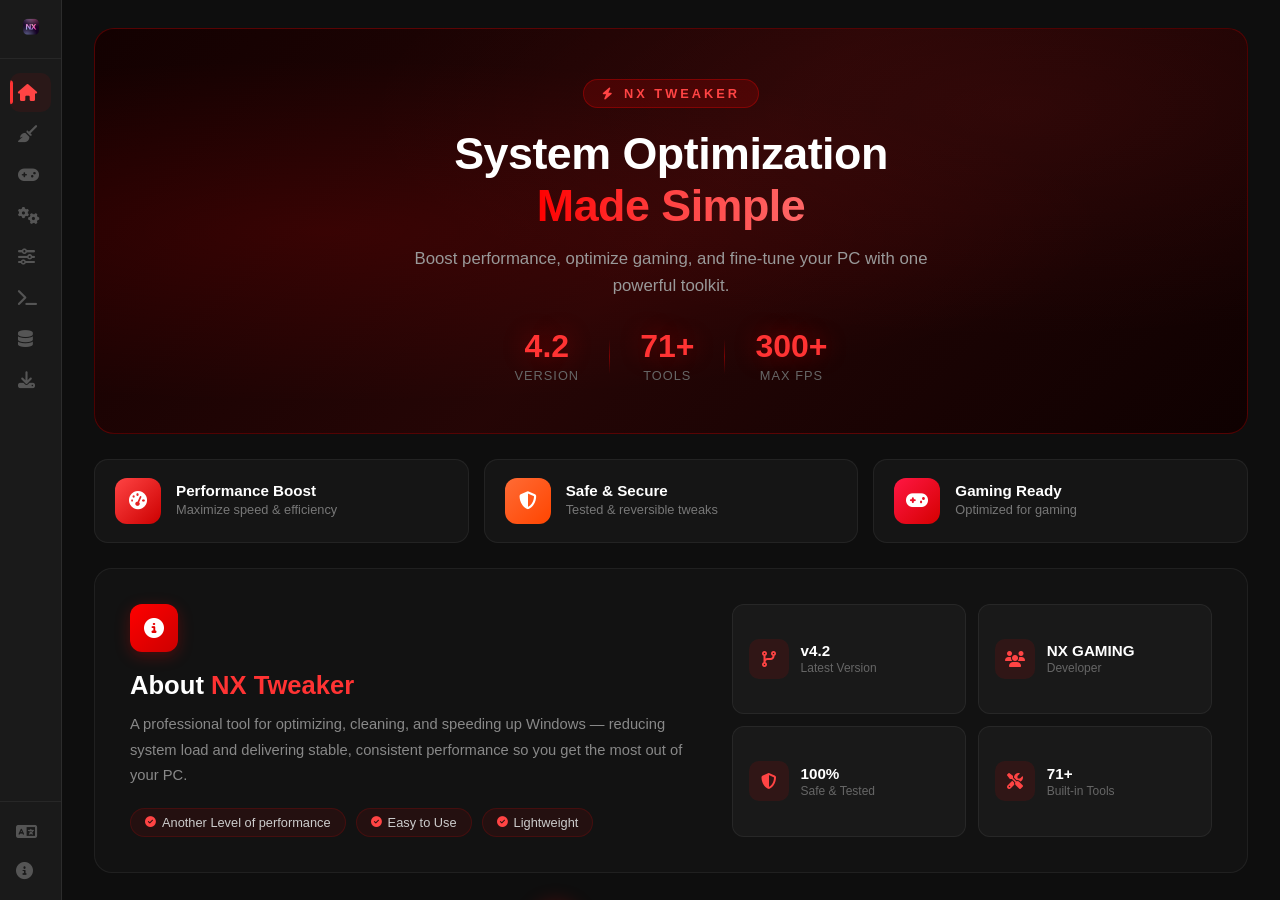
==== index.html @ 35efe4e8 "Add files via upload" ====
<!DOCTYPE html>
<html lang="en">
<head>
    <meta charset="UTF-8">
    <meta name="viewport" content="width=device-width, initial-scale=1.0">
    <title>NX TWEAKER</title>
    <link rel="stylesheet" href="styles.css">
    <link rel="stylesheet" href="https://cdnjs.cloudflare.com/ajax/libs/font-awesome/6.5.1/css/all.min.css">
</head>
<body>

    <div class="dl-panel" id="dlPanel">
        <div class="dl-panel-header">
            <div class="dl-panel-title"><i class="fas fa-download"></i> <span data-i18n="dl-panel-title">Downloads</span></div>
            <button class="dl-panel-hide" id="dlPanelHide"><i class="fas fa-eye-slash"></i> Hide</button>
        </div>
        <div class="dl-panel-list" id="dlPanelList"></div>
    </div>

    <div class="dl-mini-bar" id="dlMiniBar">
        <div class="dl-mini-inner" id="dlMiniClick">
            <i class="fas fa-download"></i>
            <span id="dlMiniCount">0 downloads</span>
        </div>
    </div>

    <div class="container">

        <nav class="sidebar" id="sidebar">

            <div class="logo-container">
                <img src="./img/nx.png" alt="NH Tweaker Logo" class="logo">
            </div>
            
            <div class="nav-buttons">
                <button class="nav-btn active" data-page="dashboard">
                    <div class="btn-glow"></div>
                    <i class="fas fa-home"></i>
                    <span data-i18n="nav-home">Home</span>
                    <div class="btn-ripple"></div>
                </button>
                <button class="nav-btn" data-page="clean">
                    <div class="btn-glow"></div>
                    <i class="fas fa-broom"></i>
                    <span data-i18n="nav-clean">Clean</span>
                    <div class="btn-ripple"></div>
                </button>
                <button class="nav-btn" data-page="gameloop">
                    <div class="btn-glow"></div>
                    <i class="fas fa-gamepad"></i>
                    <span>GameLoop</span>
                    <div class="btn-ripple"></div>
                </button>
                <button class="nav-btn" data-page="tweeks">
                    <div class="btn-glow"></div>
                    <i class="fas fa-cogs"></i>
                    <span data-i18n="nav-tweaks">Tweaks</span>
                    <div class="btn-ripple"></div>
                </button>
                <button class="nav-btn" data-page="settings">
                    <div class="btn-glow"></div>
                    <i class="fas fa-sliders-h"></i>
                    <span data-i18n="nav-settings">Settings</span>
                    <div class="btn-ripple"></div>
                </button>
                <button class="nav-btn" data-page="cmd">
                    <div class="btn-glow"></div>
                    <i class="fas fa-terminal"></i>
                    <span>CMD</span>
                    <div class="btn-ripple"></div>
                </button>
                <button class="nav-btn" data-page="registry">
                    <div class="btn-glow"></div>
                    <i class="fas fa-database"></i>
                    <span data-i18n="nav-registry">Registry Editor</span>
                    <div class="btn-ripple"></div>
                </button>
                <button class="nav-btn" data-page="download">
                    <div class="btn-glow"></div>
                    <i class="fas fa-download"></i>
                    <span data-i18n="nav-download">Download</span>
                    <div class="btn-ripple"></div>
                </button>
            </div>
            
            <div class="sidebar-footer">
                <button class="info-btn" id="langToggle" title="العربية / English">
                    <i class="fas fa-language"></i>
                    <span>AR / EN</span>
                </button>
                <button class="info-btn" id="infoToggle">
                    <i class="fas fa-info-circle"></i>
                    <span data-i18n="nav-info">Info</span>
                </button>
            </div>
        </nav>

        <div class="info-overlay" id="infoOverlay"></div>
        <div class="info-popup" id="infoPopup">
            <div class="info-popup-header">
                <h3><i class="fas fa-info-circle"></i> <span data-i18n="info-about">About NX Tweaker</span></h3>
                <button class="info-popup-close" id="infoClose"><i class="fas fa-times"></i></button>
            </div>
            <div class="info-popup-body">
                <div class="info-version-badge">v4.2</div>
                <p class="info-desc" data-i18n="info-desc">System optimization toolkit built for performance.</p>
                <div class="info-social-title" data-i18n="info-follow">Follow Us</div>
                <div class="info-social-links">
                    <a href="https://discord.gg/nxgamingstore" class="info-social-link" target="_blank">
                        <i class="fab fa-discord"></i>
                        <span>Discord</span>
                    </a>
                    <a href="https://t.me/NxStoreofficial" class="info-social-link" target="_blank">
                        <i class="fab fa-telegram"></i>
                        <span>Telegram</span>
                    </a>
                    <a href="https://www.tiktok.com/@nxtiktoktv" class="info-social-link" target="_blank">
                        <i class="fab fa-tiktok"></i>
                        <span>TikTok</span>
                    </a>
                    <a href="https://youtube.com/@nx_tweaker?si=mGyI5xsjGhpKSShe" class="info-social-link" target="_blank">
                        <i class="fab fa-youtube"></i>
                        <span>YouTube</span>
                    </a>
                </div>
            </div>
        </div>


        <main class="main-content">
            <div class="page active" id="dashboard">

                <div class="dash-hero">
                    <div class="dash-hero-bg"></div>
                    <div class="dash-hero-inner">
                        <div class="dash-hero-badge">
                            <i class="fas fa-bolt"></i>
                            <span>NX TWEAKER</span>
                        </div>
                        <h1 class="dash-hero-title" data-i18n="hero-title">System Optimization<br><span>Made Simple</span></h1>
                        <p class="dash-hero-desc" data-i18n="hero-desc">Boost performance, optimize gaming, and fine-tune your PC with one powerful toolkit.</p>
                        <div class="dash-hero-counters">
                            <div class="dash-counter">
                                <div class="dash-counter-num">4.2</div>
                                <div class="dash-counter-label" data-i18n="hero-version">Version</div>
                            </div>
                            <div class="dash-counter-sep"></div>
                            <div class="dash-counter">
                                <div class="dash-counter-num" id="heroToolCount">0</div>
                                <div class="dash-counter-label" data-i18n="hero-tools">Tools</div>
                            </div>
                            <div class="dash-counter-sep"></div>
                            <div class="dash-counter">
                                <div class="dash-counter-num">300+</div>
                                <div class="dash-counter-label">Max FPS</div>
                            </div>
                        </div>
                    </div>
                </div>

                <div class="dash-features">
                    <div class="dash-feat-card">
                        <div class="dash-feat-icon" style="background: linear-gradient(135deg, #ff4444, #cc0000);">
                            <i class="fas fa-tachometer-alt"></i>
                        </div>
                        <div class="dash-feat-info">
                            <h3 data-i18n="feat-perf">Performance Boost</h3>
                            <p data-i18n="feat-perf-desc">Maximize speed & efficiency</p>
                        </div>
                    </div>
                    <div class="dash-feat-card">
                        <div class="dash-feat-icon" style="background: linear-gradient(135deg, #ff6b35, #ff4500);">
                            <i class="fas fa-shield-alt"></i>
                        </div>
                        <div class="dash-feat-info">
                            <h3 data-i18n="feat-safe">Safe & Secure</h3>
                            <p data-i18n="feat-safe-desc">Tested & reversible tweaks</p>
                        </div>
                    </div>
                    <div class="dash-feat-card">
                        <div class="dash-feat-icon" style="background: linear-gradient(135deg, #ff1744, #d50000);">
                            <i class="fas fa-gamepad"></i>
                        </div>
                        <div class="dash-feat-info">
                            <h3 data-i18n="feat-game">Gaming Ready</h3>
                            <p data-i18n="feat-game-desc">Optimized for gaming</p>
                        </div>
                    </div>
                </div>

                <div class="dash-about">
                    <div class="dash-about-left">
                        <div class="dash-about-icon-wrap">
                            <i class="fas fa-info-circle"></i>
                        </div>
                        <h2 data-i18n="about-title">About <span>NX Tweaker</span></h2>
                        <p data-i18n="about-desc">A professional tool for optimizing, cleaning, and speeding up Windows — reducing system load and delivering stable, consistent performance so you get the most out of your PC.</p>
                        <div class="dash-about-tags">
                            <span class="dash-tag"><i class="fas fa-check-circle"></i> <span data-i18n="about-noads">Another Level of performance</span></span>
                            <span class="dash-tag"><i class="fas fa-check-circle"></i> <span data-i18n="about-free">Easy to Use</span></span>
                            <span class="dash-tag"><i class="fas fa-check-circle"></i> <span data-i18n="about-light">Lightweight</span></span>
                        </div>
                    </div>
                    <div class="dash-about-right">
                        <div class="dash-about-stat">
                            <div class="dash-about-stat-icon"><i class="fas fa-code-branch"></i></div>
                            <div class="dash-about-stat-info">
                                <strong>v4.2</strong>
                                <span data-i18n="about-latest">Latest Version</span>
                            </div>
                        </div>
                        <div class="dash-about-stat">
                            <div class="dash-about-stat-icon"><i class="fas fa-users"></i></div>
                            <div class="dash-about-stat-info">
                                <strong>NX GAMING</strong>
                                <span data-i18n="about-dev">Developer</span>
                            </div>
                        </div>
                        <div class="dash-about-stat">
                            <div class="dash-about-stat-icon"><i class="fas fa-shield-alt"></i></div>
                            <div class="dash-about-stat-info">
                                <strong>100%</strong>
                                <span data-i18n="about-safe">Safe & Tested</span>
                            </div>
                        </div>
                        <div class="dash-about-stat">
                            <div class="dash-about-stat-icon"><i class="fas fa-tools"></i></div>
                            <div class="dash-about-stat-info">
                                <strong id="toolCount">0</strong>
                                <span data-i18n="about-tools">Built-in Tools</span>
                            </div>
                        </div>
                    </div>
                </div>


                <div class="updates-section">
                    <div class="section-header">
                        <div class="section-title-container">
                            <div class="section-icon">
                                <i class="fas fa-newspaper"></i>
                            </div>
                            <h2 class="section-title" data-i18n="updates-title">UPDATES & NEWS</h2>
                        </div>
                        <div class="section-subtitle" data-i18n="updates-sub">Stay up to date with the latest features</div>
                    </div>
                    
                    <div class="updates-timeline">
                        <div class="update-item featured">
                            <div class="update-marker">
                                <div class="update-dot"></div>
                                <div class="update-line"></div>
                            </div>
                            <div class="update-card">
                                <div class="update-header">
                                    <div class="update-meta">
                                        <span class="update-version">v4.2</span>
                                        <span class="update-badge new" data-i18n="update-latest">Latest</span>
                                    </div>
                                    <div class="update-date">
                                        <i class="fas fa-clock"></i>
                                        <span>February 2026</span>
                                    </div>
                                </div>
                                <div class="update-content">
                                    <h3 data-i18n="update-42-title">⚡ Major Update & Restructure</h3>
                                    <p data-i18n="update-42-desc">System improvements, UI enhancements, performance boost, and bug fixes.</p>
                                    <div class="update-highlights">
                                        <div class="highlight-item">
                                            <i class="fas fa-paint-brush"></i>
                                            <span data-i18n="update-42-1">UI & Performance Improvements</span>
                                        </div>
                                        <div class="highlight-item">
                                            <i class="fas fa-terminal"></i>
                                            <span data-i18n="update-42-2">New CMD Section Added</span>
                                        </div>
                                        <div class="highlight-item">
                                            <i class="fas fa-database"></i>
                                            <span data-i18n="update-42-3">New Registry Editor Section</span>
                                        </div>
                                        <div class="highlight-item">
                                            <i class="fas fa-gamepad"></i>
                                            <span data-i18n="update-42-4">Mods Reorganized & Enhanced</span>
                                        </div>
                                        <div class="highlight-item">
                                            <i class="fas fa-exchange-alt"></i>
                                            <span data-i18n="update-42-5">Fortnite & Windows merged into Tweaks</span>
                                        </div>
                                        <div class="highlight-item">
                                            <i class="fas fa-language"></i>
                                            <span data-i18n="update-42-6">Arabic & English Language Support</span>
                                        </div>
                                        <div class="highlight-item">
                                            <i class="fas fa-download"></i>
                                            <span data-i18n="update-42-7">New Download Section</span>
                                        </div>
                                    </div>
                                </div>
                            </div>
                        </div>

                        <div class="update-item">
                            <div class="update-marker">
                                <div class="update-dot"></div>
                                <div class="update-line"></div>
                            </div>
                            <div class="update-card">
                                <div class="update-header">
                                    <div class="update-meta">
                                        <span class="update-version">v4.0</span>
                                    </div>
                                    <div class="update-date">
                                        <i class="fas fa-clock"></i>
                                        <span>September 2025</span>
                                    </div>
                                </div>
                                <div class="update-content">
                                    <h3 data-i18n="update-40-title">🚀 Completely redesign the program</h3>
                                    <p data-i18n="update-40-desc">Complete UI overhaul with enhanced user experience and new optimization features.</p>
                                    <div class="update-highlights">
                                        <div class="highlight-item">
                                            <i class="fas fa-sparkles"></i>
                                            <span data-i18n="update-40-1">Full interface enhancer</span>
                                        </div>
                                        <div class="highlight-item">
                                            <i class="fas fa-tachometer-alt"></i>
                                            <span data-i18n="update-40-2">120 FPS GameLoop Mods</span>
                                        </div>
                                    </div>
                                </div>
                            </div>
                        </div>
                        
                        <div class="update-item">
                            <div class="update-marker">
                                <div class="update-dot"></div>
                                <div class="update-line"></div>
                            </div>
                            <div class="update-card">
                                <div class="update-header">
                                    <div class="update-meta">
                                        <span class="update-version">v3.8</span>
                                    </div>
                                    <div class="update-date">
                                        <i class="fas fa-clock"></i>
                                        <span>August 2024</span>
                                    </div>
                                </div>
                                <div class="update-content">
                                    <h3 data-i18n="update-38-title">⚡ Performance Enhancements</h3>
                                    <p data-i18n="update-38-desc">Improved cleaning algorithms and new system optimization tools.</p>
                                    <div class="update-features">
                                        <span class="feature-tag">Timer Resolution</span>
                                        <span class="feature-tag">Enhanced RAM Cleaning</span>
                                        <span class="feature-tag">Update Blocker</span>
                                    </div>
                                </div>
                            </div>
                        </div>
                        
                        <div class="update-item">
                            <div class="update-marker">
                                <div class="update-dot"></div>
                            </div>
                            <div class="update-card">
                                <div class="update-header">
                                    <div class="update-meta">
                                        <span class="update-version">v3.5</span>
                                    </div>
                                    <div class="update-date">
                                        <i class="fas fa-clock"></i>
                                        <span>July 2024</span>
                                    </div>
                                </div>
                                <div class="update-content">
                                    <h3 data-i18n="update-35-title">🛠️ New Tools Added Fix Login</h3>
                                    <p data-i18n="update-35-desc">GameLoop environment fixes and expanded Windows utilities Fix Login.</p>
                                    <div class="update-features">
                                        <span class="feature-tag">Environment Fix</span>
                                        <span class="feature-tag">Windows Tools</span>
                                        <span class="feature-tag">Fix Login Error</span>
                                    </div>
                                </div>
                            </div>
                        </div>
                    </div>
                </div>
            </div>


            <div class="page" id="download">
                <h1 class="page-title" data-i18n="page-download">DOWNLOAD</h1>

                <div class="tweeks-section">
                    <h3 class="tweeks-section-title"><i class="fab fa-windows"></i> <span data-i18n="section-windows">Windows</span></h3>
                    <div class="tweeks-grid">
                        <button class="tweeks-btn" data-action="dl-win10-enterprise">
                            <div class="tweeks-btn-glow"></div>
                            <i class="fab fa-windows"></i>
                            <span class="tweeks-btn-text" data-i18n="btn-win10-ent">Windows 10 Enterprise</span>
                            <div class="tweeks-btn-ripple"></div>
                        </button>
                        <button class="tweeks-btn" data-action="dl-win10">
                            <div class="tweeks-btn-glow"></div>
                            <i class="fab fa-windows"></i>
                            <span class="tweeks-btn-text" data-i18n="btn-win10">Windows 10</span>
                            <div class="tweeks-btn-ripple"></div>
                        </button>
                        <button class="tweeks-btn" data-action="dl-win11">
                            <div class="tweeks-btn-glow"></div>
                            <i class="fab fa-windows"></i>
                            <span class="tweeks-btn-text" data-i18n="btn-win11">Windows 11</span>
                            <div class="tweeks-btn-ripple"></div>
                        </button>
                    </div>
                </div>

                <div class="tweeks-section">
                    <h3 class="tweeks-section-title"><i class="fas fa-microchip"></i> <span data-i18n="section-drivers">Drivers</span></h3>
                    <div class="tweeks-grid">
                        <button class="tweeks-btn" data-action="dl-nvidia-app">
                            <div class="tweeks-btn-glow"></div>
                            <img src="https://cdn.simpleicons.org/nvidia/76B900" alt="NVIDIA" style="width:18px;height:18px;">
                            <span class="tweeks-btn-text" data-i18n="btn-nvidia-app">NVIDIA App</span>
                            <div class="tweeks-btn-ripple"></div>
                        </button>
                        <button class="tweeks-btn" data-action="dl-amd-adrenalin">
                            <div class="tweeks-btn-glow"></div>
                            <img src="https://cdn.simpleicons.org/amd/ED1C24" alt="AMD" style="width:18px;height:18px;">
                            <span class="tweeks-btn-text" data-i18n="btn-amd">AMD Adrenalin</span>
                            <div class="tweeks-btn-ripple"></div>
                        </button>
                        <button class="tweeks-btn" data-action="dl-aio">
                            <div class="tweeks-btn-glow"></div>
                            <i class="fas fa-boxes-stacked"></i>
                            <span class="tweeks-btn-text">AIO</span>
                            <div class="tweeks-btn-ripple"></div>
                        </button>
                        <button class="tweeks-btn" data-action="dl-directx">
                            <div class="tweeks-btn-glow"></div>
                            <i class="fab fa-microsoft"></i>
                            <span class="tweeks-btn-text">DirectX</span>
                            <div class="tweeks-btn-ripple"></div>
                        </button>
                    </div>
                </div>

                <div class="tweeks-section">
                    <h3 class="tweeks-section-title"><i class="fas fa-laptop-code"></i> <span data-i18n="section-soft">Software</span></h3>
                    <div class="tweeks-grid">
                        <button class="tweeks-btn" data-action="dl-openrgb">
                            <div class="tweeks-btn-glow"></div>
                            <i class="fas fa-lightbulb"></i>
                            <span class="tweeks-btn-text">Open RGB</span>
                            <div class="tweeks-btn-ripple"></div>
                        </button>
                        <button class="tweeks-btn" data-action="dl-signalrgb">
                            <div class="tweeks-btn-glow"></div>
                            <i class="fas fa-rainbow"></i>
                            <span class="tweeks-btn-text">SignalRGB</span>
                            <div class="tweeks-btn-ripple"></div>
                        </button>
                        <button class="tweeks-btn" data-action="dl-msi-afterburner">
                            <div class="tweeks-btn-glow"></div>
                            <img src="https://cdn.simpleicons.org/msi/FF0000" alt="MSI" style="width:18px;height:18px;">
                            <span class="tweeks-btn-text">MSI Afterburner</span>
                            <div class="tweeks-btn-ripple"></div>
                        </button>
                        <button class="tweeks-btn" data-action="dl-xmouse">
                            <div class="tweeks-btn-glow"></div>
                            <i class="fas fa-mouse"></i>
                            <span class="tweeks-btn-text">X Mouse</span>
                            <div class="tweeks-btn-ripple"></div>
                        </button>
                        <button class="tweeks-btn" data-action="dl-coretemp">
                            <div class="tweeks-btn-glow"></div>
                            <i class="fas fa-temperature-high"></i>
                            <span class="tweeks-btn-text">Core Temp</span>
                            <div class="tweeks-btn-ripple"></div>
                        </button>
                        <button class="tweeks-btn" data-action="dl-nzxt-cam">
                            <div class="tweeks-btn-glow"></div>
                            <i class="fas fa-gauge-high"></i>
                            <span class="tweeks-btn-text">NZXT CAM</span>
                            <div class="tweeks-btn-ripple"></div>
                        </button>
                        <button class="tweeks-btn" data-action="dl-iobit-unlocker">
                            <div class="tweeks-btn-glow"></div>
                            <i class="fas fa-unlock"></i>
                            <span class="tweeks-btn-text">IOBiT Unlocker</span>
                            <div class="tweeks-btn-ripple"></div>
                        </button>
                        <button class="tweeks-btn" data-action="dl-winrar">
                            <div class="tweeks-btn-glow"></div>
                            <i class="fas fa-file-zipper"></i>
                            <span class="tweeks-btn-text">WinRAR</span>
                            <div class="tweeks-btn-ripple"></div>
                        </button>
                        <button class="tweeks-btn" data-action="dl-ultraviewer">
                            <div class="tweeks-btn-glow"></div>
                            <i class="fas fa-desktop"></i>
                            <span class="tweeks-btn-text">UltraViewer</span>
                            <div class="tweeks-btn-ripple"></div>
                        </button>
                    </div>
                </div>

                <div class="tweeks-section">
                    <h3 class="tweeks-section-title"><i class="fas fa-headset"></i> <span data-i18n="section-gear">Gear</span></h3>
                    <div class="tweeks-grid">
                        <button class="tweeks-btn" data-action="dl-logitech-ghub">
                            <div class="tweeks-btn-glow"></div>
                            <i class="fas fa-gamepad"></i>
                            <span class="tweeks-btn-text">Logitech G HUB</span>
                            <div class="tweeks-btn-ripple"></div>
                        </button>
                        <button class="tweeks-btn" data-action="dl-razer-synapse">
                            <div class="tweeks-btn-glow"></div>
                            <img src="https://cdn.simpleicons.org/razer/00FF00" alt="Razer" style="width:18px;height:18px;">
                            <span class="tweeks-btn-text">Razer Synapse</span>
                            <div class="tweeks-btn-ripple"></div>
                        </button>
                        <button class="tweeks-btn" data-action="dl-msi-center">
                            <div class="tweeks-btn-glow"></div>
                            <img src="https://cdn.simpleicons.org/msi/FF0000" alt="MSI" style="width:18px;height:18px;">
                            <span class="tweeks-btn-text">MSI Center</span>
                            <div class="tweeks-btn-ripple"></div>
                        </button>
                    </div>
                </div>
            </div>


            <div class="page" id="clean">
                <h1 class="page-title" data-i18n="page-clean">SYSTEM CLEANER</h1>

                <div class="clean-grid">
                    <button class="clean-btn" data-action="full-clean">
                        <div class="clean-btn-glow"></div>
                        <i class="fas fa-magic"></i>
                        <span class="clean-btn-text" data-i18n="btn-full-clean">Full Clean</span>
                        <div class="clean-btn-ripple"></div>
                    </button>
                    
                    <button class="clean-btn" data-action="clean-ram">
                        <div class="clean-btn-glow"></div>
                        <i class="fas fa-memory"></i>
                        <span class="clean-btn-text" data-i18n="btn-clean-ram">Clean RAM</span>
                        <div class="clean-btn-ripple"></div>
                    </button>
                    
                    <button class="clean-btn" data-action="ip-flush">
                        <div class="clean-btn-glow"></div>
                        <i class="fas fa-network-wired"></i>
                        <span class="clean-btn-text" data-i18n="btn-ip-flush">IP Flush</span>
                        <div class="clean-btn-ripple"></div>
                    </button>
                    
                    <button class="clean-btn" data-action="reset-firewall">
                        <div class="clean-btn-glow"></div>
                        <i class="fas fa-shield-alt"></i>
                        <span class="clean-btn-text" data-i18n="btn-reset-firewall">Reset Firewall</span>
                        <div class="clean-btn-ripple"></div>
                    </button>
                    
                    <button class="clean-btn" data-action="clear-temp">
                        <div class="clean-btn-glow"></div>
                        <i class="fas fa-trash"></i>
                        <span class="clean-btn-text" data-i18n="btn-clear-temp">Clear Temp</span>
                        <div class="clean-btn-ripple"></div>
                    </button>
                </div>
            </div>

            <div class="page" id="gameloop">
                <h1 class="page-title" data-i18n="page-gameloop">GAMELOOP OPTIMIZER</h1>

                <div class="tweeks-section">
                    <h3 class="tweeks-section-title"><i class="fas fa-wrench"></i> <span data-i18n="section-gl-errors">GameLoop Errors</span></h3>
                    <div class="gameloop-grid">
                        <button class="gameloop-btn" data-action="fix-98">
                            <div class="gameloop-btn-glow"></div>
                            <i class="fas fa-tools"></i>
                            <span class="gameloop-btn-text" data-i18n="btn-fix-98">Fix 98</span>
                            <div class="gameloop-btn-ripple"></div>
                        </button>
                        <button class="gameloop-btn" data-action="environment-fix">
                            <div class="gameloop-btn-glow"></div>
                            <i class="fas fa-bug"></i>
                            <span class="gameloop-btn-text" data-i18n="btn-env-fix">Environment ex fix</span>
                            <div class="gameloop-btn-ripple"></div>
                        </button>
                    </div>
                </div>

                <div class="tweeks-section">
                    <h3 class="tweeks-section-title"><i class="fas fa-gamepad"></i> <span data-i18n="section-start-game">Start Game</span></h3>
                    <div class="gameloop-grid">
                        <button class="gameloop-btn" data-action="start-gameloop">
                            <div class="gameloop-btn-glow"></div>
                            <i class="fas fa-play"></i>
                            <span class="gameloop-btn-text" data-i18n="btn-start-gl">Start GameLoop</span>
                            <div class="gameloop-btn-ripple"></div>
                        </button>
                        <button class="gameloop-btn" data-action="start-game">
                            <div class="gameloop-btn-glow"></div>
                            <i class="fas fa-crosshairs"></i>
                            <span class="gameloop-btn-text" data-i18n="btn-start-game">Start Game</span>
                            <div class="gameloop-btn-ripple"></div>
                        </button>
                        <button class="gameloop-btn" data-action="kill-emulator">
                            <div class="gameloop-btn-glow"></div>
                            <i class="fas fa-power-off"></i>
                            <span class="gameloop-btn-text" data-i18n="btn-kill-emulator">Kill Emulator</span>
                            <div class="gameloop-btn-ripple"></div>
                        </button>
                    </div>
                </div>

                <div class="mods-section">
                    <h2 class="section-title" data-i18n="section-mods">MODS</h2>

                    <div class="mod-category">
                        <h3 class="mod-category-title"><i class="fas fa-tachometer-alt"></i> Smooth</h3>
                        <div class="mods-grid">
                            <button class="mod-btn" data-mod="super-smooth-120">
                                <i class="fas fa-bolt"></i>
                                <span class="mod-btn-text">Super Smooth 120FPS</span>
                            </button>
                            <button class="mod-btn" data-mod="smooth-120">
                                <i class="fas fa-chart-line"></i>
                                <span class="mod-btn-text">Smooth 120FPS</span>
                            </button>
                            <button class="mod-btn" data-mod="balanced-120">
                                <i class="fas fa-balance-scale"></i>
                                <span class="mod-btn-text">Balanced 120FPS</span>
                            </button>
                        </div>
                    </div>


                    <div class="mod-category">
                        <h3 class="mod-category-title"><i class="fas fa-sun"></i> HDR</h3>
                        <div class="mods-grid">
                            <button class="mod-btn" data-mod="hdr-60">
                                <i class="fas fa-sun"></i>
                                <span class="mod-btn-text">HDR 60FPS</span>
                            </button>
                            <button class="mod-btn" data-mod="hdr-90">
                                <i class="fas fa-sun"></i>
                                <span class="mod-btn-text">HDR 90FPS</span>
                            </button>
                            <button class="mod-btn" data-mod="hdr-120">
                                <i class="fas fa-sun"></i>
                                <span class="mod-btn-text">HDR 120FPS</span>
                            </button>
                        </div>
                    </div>

                    <div class="mod-category">
                        <h3 class="mod-category-title"><i class="fas fa-star"></i> Ultra HDR</h3>
                        <div class="mods-grid">
                            <button class="mod-btn" data-mod="ultra-hdr-60">
                                <i class="fas fa-tv"></i>
                                <span class="mod-btn-text">Ultra HDR 60FPS</span>
                            </button>
                            <button class="mod-btn" data-mod="ultra-hdr-90">
                                <i class="fas fa-tv"></i>
                                <span class="mod-btn-text">Ultra HDR 90FPS</span>
                            </button>
                            <button class="mod-btn" data-mod="ultra-hdr-120">
                                <i class="fas fa-tv"></i>
                                <span class="mod-btn-text">Ultra HDR 120FPS</span>
                            </button>
                        </div>
                    </div>
                </div>
            </div>

            <div class="page" id="tweeks">
                <h1 class="page-title" data-i18n="page-tweaks">TWEAKS</h1>

                <div class="tweeks-section">
                    <h3 class="tweeks-section-title"><i class="fas fa-rocket"></i> <span data-i18n="section-tweaks-app">Tweaks App</span></h3>
                    <div class="tweeks-grid">
                        <button class="tweeks-btn" data-action="park-control">
                            <div class="tweeks-btn-glow"></div>
                            <i class="fas fa-parking"></i>
                            <span class="tweeks-btn-text" data-i18n="btn-park-control">Park Control</span>
                            <div class="tweeks-btn-ripple"></div>
                        </button>
                        
                        <button class="tweeks-btn" data-action="timer-resolution">
                            <div class="tweeks-btn-glow"></div>
                            <i class="fas fa-clock"></i>
                            <span class="tweeks-btn-text" data-i18n="btn-timer-res">Timer Res</span>
                            <div class="tweeks-btn-ripple"></div>
                        </button>
                        
                        <button class="tweeks-btn" data-action="cru">
                            <div class="tweeks-btn-glow"></div>
                            <i class="fas fa-microchip"></i>
                            <span class="tweeks-btn-text">CRU</span>
                            <div class="tweeks-btn-ripple"></div>
                        </button>
                        
                        <button class="tweeks-btn" data-action="filterkeys">
                            <div class="tweeks-btn-glow"></div>
                            <i class="fas fa-filter"></i>
                            <span class="tweeks-btn-text" data-i18n="btn-filter-keys">Filter Keys</span>
                            <div class="tweeks-btn-ripple"></div>
                        </button>
                        
                        <button class="tweeks-btn" data-action="nx-script">
                            <div class="tweeks-btn-glow"></div>
                            <i class="fas fa-code"></i>
                            <span class="tweeks-btn-text">Nx Script</span>
                            <div class="tweeks-btn-ripple"></div>
                        </button>
                        
                        <button class="tweeks-btn" data-action="optimize">
                            <div class="tweeks-btn-glow"></div>
                            <i class="fas fa-rocket"></i>
                            <span class="tweeks-btn-text" data-i18n="btn-optimize">Optimize</span>
                            <div class="tweeks-btn-ripple"></div>
                        </button>
                        
                        <button class="tweeks-btn" data-action="debloate">
                            <div class="tweeks-btn-glow"></div>
                            <i class="fas fa-broom"></i>
                            <span class="tweeks-btn-text" data-i18n="btn-debloate">Debloate</span>
                            <div class="tweeks-btn-ripple"></div>
                        </button>
                    </div>
                </div>

                <div class="tweeks-section">
                    <h3 class="tweeks-section-title"><i class="fas fa-tools"></i> <span data-i18n="section-tweaks-helper">Tweaks Helper</span></h3>
                    <div class="tweeks-grid">
                        <button class="tweeks-btn" data-action="dp-clat">
                            <div class="tweeks-btn-glow"></div>
                            <i class="fas fa-tachometer-alt"></i>
                            <span class="tweeks-btn-text">DP CLat</span>
                            <div class="tweeks-btn-ripple"></div>
                        </button>
                        
                        <button class="tweeks-btn" data-action="memreduct">
                            <div class="tweeks-btn-glow"></div>
                            <i class="fas fa-memory"></i>
                            <span class="tweeks-btn-text" data-i18n="btn-mem-reduct">Mem Reduct</span>
                            <div class="tweeks-btn-ripple"></div>
                        </button>
                        
                        <button class="tweeks-btn" data-action="msi-util">
                            <div class="tweeks-btn-glow"></div>
                            <i class="fas fa-cog"></i>
                            <span class="tweeks-btn-text">MSI Util</span>
                            <div class="tweeks-btn-ripple"></div>
                        </button>
                        
                        <button class="tweeks-btn" data-action="win-server-debloater">
                            <div class="tweeks-btn-glow"></div>
                            <i class="fas fa-server"></i>
                            <span class="tweeks-btn-text" data-i18n="btn-win-debloater">Win Server Debloater</span>
                            <div class="tweeks-btn-ripple"></div>
                        </button>
                    </div>
                </div>
            </div>

            <div class="page" id="settings">
                <h1 class="page-title" data-i18n="page-settings">SETTINGS</h1>
                <!-- Added settings action buttons grid -->
                <div class="settings-grid">
                    <button class="settings-btn" data-action="control-panel">
                        <div class="settings-btn-glow"></div>
                        <i class="fas fa-sliders-h"></i>
                        <span class="settings-btn-text" data-i18n="btn-control-panel">Control Panel</span>
                        <div class="settings-btn-ripple"></div>
                    </button>
                    
                    <button class="settings-btn" data-action="visual-effects">
                        <div class="settings-btn-glow"></div>
                        <i class="fas fa-eye"></i>
                        <span class="settings-btn-text" data-i18n="btn-visual-effects">Visual Effects</span>
                        <div class="settings-btn-ripple"></div>
                    </button>
                    
                    <button class="settings-btn" data-action="msconfig">
                        <div class="settings-btn-glow"></div>
                        <i class="fas fa-cogs"></i>
                        <span class="settings-btn-text">Msconfig</span>
                        <div class="settings-btn-ripple"></div>
                    </button>
                    
                    <button class="settings-btn" data-action="windows-update-blocker">
                        <div class="settings-btn-glow"></div>
                        <i class="fas fa-shield-alt"></i>
                        <span class="settings-btn-text" data-i18n="btn-update-blocker">Windows Update Blocker</span>
                        <div class="settings-btn-ripple"></div>
                    </button>
                    
                    <button class="settings-btn" data-action="defender-control">
                        <div class="settings-btn-glow"></div>
                        <i class="fas fa-user-shield"></i>
                        <span class="settings-btn-text" data-i18n="btn-defender">Defender Control</span>
                        <div class="settings-btn-ripple"></div>
                    </button>
                </div>
            </div>

            <div class="page" id="cmd">
                <h1 class="page-title">CMD</h1>

                <div class="cmd-section">
                    <h3 class="cmd-section-title"><i class="fas fa-terminal"></i> <span data-i18n="section-commands">Commands</span></h3>
                    <div class="cmd-grid">
                        <button class="cmd-btn" data-action="cmd-remove">
                            <div class="cmd-btn-glow"></div>
                            <i class="fas fa-trash-alt"></i>
                            <span class="cmd-btn-text" data-i18n="btn-remove">Remove</span>
                            <div class="cmd-btn-ripple"></div>
                        </button>
                        
                        <button class="cmd-btn" data-action="cmd-debloat">
                            <div class="cmd-btn-glow"></div>
                            <i class="fas fa-broom"></i>
                            <span class="cmd-btn-text" data-i18n="btn-debloat-cmd">Debloat</span>
                            <div class="cmd-btn-ripple"></div>
                        </button>
                        
                        <button class="cmd-btn" data-action="cmd-latency-fixer">
                            <div class="cmd-btn-glow"></div>
                            <i class="fas fa-tachometer-alt"></i>
                            <span class="cmd-btn-text" data-i18n="btn-latency">Latency Fixer</span>
                            <div class="cmd-btn-ripple"></div>
                        </button>
                        
                        <button class="cmd-btn" data-action="cmd-ping-fixer">
                            <div class="cmd-btn-glow"></div>
                            <i class="fas fa-wifi"></i>
                            <span class="cmd-btn-text" data-i18n="btn-ping">Ping Fixer</span>
                            <div class="cmd-btn-ripple"></div>
                        </button>
                    </div>
                </div>

                <div class="cmd-section">
                    <h3 class="cmd-section-title"><i class="fas fa-ellipsis-h"></i> <span data-i18n="section-other">Other</span></h3>
                    <div class="cmd-grid">
                        <button class="cmd-btn" data-action="cmd-fix-input-delay">
                            <div class="cmd-btn-glow"></div>
                            <i class="fas fa-keyboard"></i>
                            <span class="cmd-btn-text" data-i18n="btn-input-delay">Fix Input Delay</span>
                            <div class="cmd-btn-ripple"></div>
                        </button>
                    </div>
                </div>
            </div>

            <div class="page" id="registry">
                <h1 class="page-title" data-i18n="page-registry">REGISTRY EDITOR</h1>

                <div class="registry-section">
                    <h3 class="registry-section-title"><i class="fas fa-ban"></i> <span data-i18n="section-disable">Disable</span></h3>
                    <div class="registry-grid">
                        <button class="registry-btn" data-action="disable-1">
                            <div class="registry-btn-glow"></div>
                            <i class="fas fa-ban"></i>
                            <span class="registry-btn-text">Disable 1</span>
                            <div class="registry-btn-ripple"></div>
                        </button>
                        
                        <button class="registry-btn" data-action="disable-2">
                            <div class="registry-btn-glow"></div>
                            <i class="fas fa-ban"></i>
                            <span class="registry-btn-text">Disable 2</span>
                            <div class="registry-btn-ripple"></div>
                        </button>
                        
                        <button class="registry-btn" data-action="disable-3">
                            <div class="registry-btn-glow"></div>
                            <i class="fas fa-ban"></i>
                            <span class="registry-btn-text">Disable 3</span>
                            <div class="registry-btn-ripple"></div>
                        </button>
                        
                        <button class="registry-btn" data-action="disable-4">
                            <div class="registry-btn-glow"></div>
                            <i class="fas fa-ban"></i>
                            <span class="registry-btn-text">Disable 4</span>
                            <div class="registry-btn-ripple"></div>
                        </button>
                        
                        <button class="registry-btn" data-action="disable-all">
                            <div class="registry-btn-glow"></div>
                            <i class="fas fa-times-circle"></i>
                            <span class="registry-btn-text" data-i18n="btn-disable-all">Disable ALL</span>
                            <div class="registry-btn-ripple"></div>
                        </button>
                        
                        <button class="registry-btn" data-action="disable-screen">
                            <div class="registry-btn-glow"></div>
                            <i class="fas fa-desktop"></i>
                            <span class="registry-btn-text" data-i18n="btn-disable-screen">Disable Screen</span>
                            <div class="registry-btn-ripple"></div>
                        </button>
                    </div>
                </div>

                <div class="registry-section">
                    <h3 class="registry-section-title"><i class="fas fa-wrench"></i> <span data-i18n="section-tweaks-fix">Tweaks And Fix</span></h3>
                    <div class="registry-grid">
                        <button class="registry-btn" data-action="tweaks-fix-1">
                            <div class="registry-btn-glow"></div>
                            <i class="fas fa-wrench"></i>
                            <span class="registry-btn-text">T & F 1</span>
                            <div class="registry-btn-ripple"></div>
                        </button>
                        
                        <button class="registry-btn" data-action="tweaks-fix-2">
                            <div class="registry-btn-glow"></div>
                            <i class="fas fa-wrench"></i>
                            <span class="registry-btn-text">T & F 2</span>
                            <div class="registry-btn-ripple"></div>
                        </button>
                        
                        <button class="registry-btn" data-action="tweaks-fix-3">
                            <div class="registry-btn-glow"></div>
                            <i class="fas fa-wrench"></i>
                            <span class="registry-btn-text">T & F 3</span>
                            <div class="registry-btn-ripple"></div>
                        </button>
                        
                        <button class="registry-btn" data-action="tweaks-fix-4">
                            <div class="registry-btn-glow"></div>
                            <i class="fas fa-wrench"></i>
                            <span class="registry-btn-text">T & F 4</span>
                            <div class="registry-btn-ripple"></div>
                        </button>
                        
                        <button class="registry-btn" data-action="reg-remove-all">
                            <div class="registry-btn-glow"></div>
                            <i class="fas fa-trash"></i>
                            <span class="registry-btn-text" data-i18n="btn-remove-all">Reg Remove ALL</span>
                            <div class="registry-btn-ripple"></div>
                        </button>
                        
                        <button class="registry-btn" data-action="screen-fix">
                            <div class="registry-btn-glow"></div>
                            <i class="fas fa-tv"></i>
                            <span class="registry-btn-text" data-i18n="btn-screen-fix">Screen Fix</span>
                            <div class="registry-btn-ripple"></div>
                        </button>
                    </div>
                </div>
            </div>
        </main>
    </div>

    <script src="script.js"></script>
<script>
function showNotification(message, type = 'success', title = null) {
    let container = document.getElementById("notification-container");
    if (!container) {
        container = document.createElement("div");
        container.id = "notification-container";
        document.body.appendChild(container);
    }

    const notification = document.createElement("div");
    notification.classList.add("notification", type);

    const notificationTitle = title || getTitle(type);

    notification.innerHTML = `
        <div class="notification-icon">${getIcon(type)}</div>
        <div class="notification-content">
            <h4 class="notification-title">${notificationTitle}</h4>
            <p class="notification-text">${message}</p>
        </div>
        <button class="notification-close">×</button>
    `;

    container.appendChild(notification);

    const removeNotification = () => {
        if (notification.parentNode) {
            notification.style.animation = 'fadeOutSlide 0.6s ease-in-out forwards';
            setTimeout(() => {
                if (notification.parentNode) {
                    notification.remove();
                }
            }, 600);
        }
    };

    const autoRemoveTimer = setTimeout(removeNotification, 4500);

    const closeBtn = notification.querySelector(".notification-close");
    closeBtn.addEventListener("click", () => {
        clearTimeout(autoRemoveTimer);
        removeNotification();
    });

    notification.addEventListener("mouseenter", () => {
        clearTimeout(autoRemoveTimer);
        notification.style.animationPlayState = 'paused';
    });

    notification.addEventListener("mouseleave", () => {
        notification.style.animationPlayState = 'running';
        setTimeout(removeNotification, 2000);
    });

    return notification;
}

function getIcon(type) {
    const icons = {
        'success': '✓',
        'error': '⚠',
        'warning': '⚡',
        'info': 'ℹ',
        'loading': '⟳',
        'default': '🔔'
    };
    return icons[type] || icons['default'];
}

function getTitle(type) {
    const titles = {
        'success': 'Success!',
        'error': 'Error',
        'warning': 'Warning',
        'info': 'Information',
        'loading': 'Loading...',
        'default': 'Notification'
    };
    return titles[type] || titles['default'];
}

const notify = {
    success: (message, title) => showNotification(message, 'success', title),
    error: (message, title) => showNotification(message, 'error', title),
    warning: (message, title) => showNotification(message, 'warning', title),
    info: (message, title) => showNotification(message, 'info', title),
    loading: (message, title) => showNotification(message, 'loading', title)
};

function getNotificationTypeForAction(action) {
    const actionTypes = {
        'save': 'success',
        'update': 'success',
        'create': 'success',
        'install': 'success',
        'download': 'success',
        'upload': 'success',
        'backup': 'success',
        'restore': 'success',
        'enable': 'success',
        'activate': 'success',

        'delete': 'warning',
        'remove': 'warning',
        'disable': 'warning',
        'reset': 'warning',
        'clear': 'warning',
        'logout': 'warning',

        'view': 'info',
        'check': 'info',
        'scan': 'info',
        'search': 'info',
        'filter': 'info',
        'refresh': 'info',

        'loading': 'loading',
        'processing': 'loading',
        'syncing': 'loading'
    };

    for (const [key, type] of Object.entries(actionTypes)) {
        if (action.toLowerCase().includes(key)) {
            return type;
        }
    }

    return 'info';
}

function getCustomMessage(action, type) {
    const messages = {
        'success': {
            'save': 'Data saved successfully',
            'update': 'Data updated successfully',
            'create': 'Item created successfully',
            'install': 'Installed successfully',
            'download': 'Downloaded successfully',
            'upload': 'Uploaded successfully',
            'backup': 'Backup created successfully',
            'restore': 'Data restored successfully',
            'enable': 'Service enabled',
            'activate': 'Feature activated'
        },
        'warning': {
            'delete': 'Item deleted',
            'remove': 'Item removed',
            'disable': 'Service disabled',
            'reset': 'Settings reset',
            'clear': 'Data cleared',
            'logout': 'Logged out'
        },
        'info': {
            'view': 'Viewing data',
            'check': 'System check in progress',
            'scan': 'Scanning...',
            'search': 'Searching...',
            'filter': 'Filter applied',
            'refresh': 'Page refreshed'
        },
        'loading': {
            'loading': 'Loading, please wait...',
            'processing': 'Processing...',
            'syncing': 'Syncing...'
        }
    };

    if (messages[type]) {
        for (const [key, message] of Object.entries(messages[type])) {
            if (action.toLowerCase().includes(key)) {
                return message;
            }
        }
    }

    return `Executing "${action}"...`;
}


window.showSuccess = (message, title) => notify.success(message, title);
window.showError = (message, title) => notify.error(message, title);
window.showWarning = (message, title) => notify.warning(message, title);
window.showInfo = (message, title) => notify.info(message, title);
window.showLoading = (message, title) => notify.loading(message, title);

(function() {
    var count = document.querySelectorAll('[data-action], [data-mod]').length;
    var el = document.getElementById('toolCount');
    if (el) el.textContent = count + '+';
    var el2 = document.getElementById('heroToolCount');
    if (el2) el2.textContent = count + '+';
})();

var dlPanelHidden = false;
var dlItems = {};

window.updateDownloadProgress = function(id, title, percent, receivedMB, totalMB, speed) {
    var list = document.getElementById('dlPanelList');
    var item = document.getElementById('dli-' + id);

    if (!item) {
        item = document.createElement('div');
        item.className = 'dl-item';
        item.id = 'dli-' + id;
        item.innerHTML = '<div class="dl-item-header"><span class="dl-item-name"></span><button class="dl-item-cancel" title="Cancel"><i class="fas fa-times"></i></button></div><div class="dl-item-bar-wrap"><div class="dl-item-bar" style="width:0%"></div></div><div class="dl-item-info"><span class="dl-item-percent">0%</span><span class="dl-item-size"></span><span class="dl-item-speed"></span></div>';
        item.querySelector('.dl-item-cancel').addEventListener('click', function() {
            if (window.chrome && window.chrome.webview) window.chrome.webview.postMessage('cancel-dl:' + id);
        });
        list.appendChild(item);
        dlItems[id] = true;
    }

    item.querySelector('.dl-item-name').textContent = title;
    item.querySelector('.dl-item-bar').style.width = percent + '%';
    item.querySelector('.dl-item-percent').textContent = percent + '%';
    if (totalMB !== '0.0') item.querySelector('.dl-item-size').textContent = receivedMB + ' / ' + totalMB + ' MB';
    item.querySelector('.dl-item-speed').textContent = speed;

    var count = Object.keys(dlItems).length;
    document.getElementById('dlMiniCount').textContent = count + ' download' + (count > 1 ? 's' : '');

    if (!dlPanelHidden) document.getElementById('dlPanel').classList.add('active');
    document.getElementById('dlMiniBar').classList.add('active');
};

window.removeDownloadItem = function(id) {
    var item = document.getElementById('dli-' + id);
    if (item) item.remove();
    delete dlItems[id];

    var count = Object.keys(dlItems).length;
    if (count === 0) {
        document.getElementById('dlPanel').classList.remove('active');
        document.getElementById('dlMiniBar').classList.remove('active');
        dlPanelHidden = false;
    } else {
        document.getElementById('dlMiniCount').textContent = count + ' download' + (count > 1 ? 's' : '');
    }
};

document.getElementById('dlPanelHide').addEventListener('click', function() {
    dlPanelHidden = true;
    document.getElementById('dlPanel').classList.remove('active');
});

document.getElementById('dlMiniClick').addEventListener('click', function() {
    dlPanelHidden = false;
    document.getElementById('dlPanel').classList.add('active');
});

var currentLang = localStorage.getItem('nxLang') || 'en';
var translations = {
    'nav-home': 'الرئيسية',
    'nav-clean': 'تنظيف',
    'nav-tweaks': 'تعديلات',
    'nav-settings': 'الإعدادات',
    'nav-registry': 'محرر الريجستري',
    'nav-download': 'التحديثات',
    'page-download': 'التحميلات',
    'section-windows': 'ويندوز',
    'section-drivers': 'التعريفات',
    'btn-win10-ent': 'ويندوز 10 إنتربرايز',
    'btn-win10': 'ويندوز 10',
    'btn-win11': 'ويندوز 11',
    'btn-nvidia-app': 'تطبيق NVIDIA',
    'btn-amd': 'AMD أدرينالين',
    'section-soft': 'البرامج',
    'section-gear': 'المعدات',
    'dl-panel-title': 'التحميلات',
    'nav-info': 'معلومات',
    'info-about': 'عن NX Tweaker',
    'info-desc': 'مجموعة أدوات لتحسين أداء النظام.',
    'info-follow': 'تابعنا',
    'hero-title': 'تحسين النظام<br><span>بكل سهولة</span>',
    'hero-desc': 'عزّز الأداء، حسّن الألعاب، وضبط جهازك بأداة واحدة قوية.',
    'hero-version': 'الإصدار',
    'hero-tools': 'أدوات',
    'feat-perf': 'تعزيز الأداء',
    'feat-perf-desc': 'أقصى سرعة وكفاءة',
    'feat-safe': 'آمن ومضمون',
    'feat-safe-desc': 'تعديلات مُختبرة وقابلة للتراجع',
    'feat-game': 'جاهز للألعاب',
    'feat-game-desc': 'محسّن للألعاب',
    'about-title': 'عن <span>NX Tweaker</span>',
    'about-desc': 'أداة احترافية لتحسين وتنظيف وتسريع الويندوز، تقليل الضغط على الجهاز، وتقديم أداء ثابت ومستقر يخلّيك تستفيد بأقصى إمكانيات جهازك.',
    'about-free': 'سهل الاستخدام',
    'about-light': 'خفيف',
    'about-noads': 'عالم تاني من التعديل',
    'about-latest': 'أحدث إصدار',
    'about-dev': 'المطوّر',
    'about-safe': 'آمن ومُختبر',
    'about-tools': 'أدوات مُدمجة',
    'updates-title': 'التحديثات والأخبار',
    'updates-sub': 'ابقَ على اطلاع بأحدث الميزات',
    'update-latest': 'أحدث',
    'update-42-title': '⚡ تحديث كبير وإعادة هيكلة',
    'update-42-desc': 'تحسينات النظام، تطوير الواجهة، تسريع الأداء، وإصلاح المشاكل.',
    'update-42-1': 'تحسينات الواجهة والأداء',
    'update-42-2': 'تمت إضافة قسم CMD جديد',
    'update-42-3': 'قسم جديد لمحرر الريجستري',
    'update-42-4': 'إعادة تنظيم وتحسين المودات',
    'update-42-5': 'تم دمج فورتنايت والويندوز في التويكس',
    'update-42-6': 'دعم اللغة العربية والإنجليزية',
    'update-42-7': 'قسم تحميلات جديد',
    'update-40-title': '🚀 إعادة تصميم البرنامج بالكامل',
    'update-40-desc': 'إعادة تصميم كاملة للواجهة مع تجربة مستخدم محسّنة وميزات تحسين جديدة.',
    'update-40-1': 'تحسين كامل للواجهة',
    'update-40-2': 'مودات 120 FPS لجيم لوب',
    'update-38-title': '⚡ تحسينات الأداء',
    'update-38-desc': 'خوارزميات تنظيف محسّنة وأدوات جديدة لتحسين النظام.',
    'update-35-title': '🛠️ أدوات جديدة وإصلاح تسجيل الدخول',
    'update-35-desc': 'إصلاحات بيئة جيم لوب وأدوات ويندوز موسّعة وإصلاح تسجيل الدخول.',
    'page-clean': 'تنظيف النظام',
    'page-gameloop': 'محسّن المحاكي',
    'page-tweaks': 'التعديلات',
    'page-settings': 'الإعدادات',
    'page-registry': 'محرر الريجستري',
    'btn-full-clean': 'تنظيف شامل',
    'btn-clean-ram': 'تنظيف الرام',
    'btn-ip-flush': 'تفريغ IP',
    'btn-reset-firewall': 'إعادة تعيين الجدار الناري',
    'btn-clear-temp': 'مسح المؤقتات',
    'btn-kill-emulator': 'إيقاف المحاكي',
    'btn-fix-98': 'إصلاح 98',
    'btn-env-fix': 'إصلاح البيئة',
    'btn-start-game': 'تشغيل اللعبة',
    'btn-start-gl': 'تشغيل جيم لوب',
    'section-start-game': 'تشغيل اللعبة',
    'section-gl-errors': 'أخطاء جيم لوب',
    'section-mods': 'الجرافيك',
    'btn-park-control': 'التحكم بالنواة',
    'btn-timer-res': 'دقة المؤقت',
    'btn-filter-keys': 'مفاتيح الفلتر',
    'btn-optimize': 'تحسين',
    'btn-debloate': 'إزالة البرامج',
    'section-tweaks-app': 'تطبيقات التعديل',
    'section-tweaks-helper': 'أدوات مساعدة',
    'btn-mem-reduct': 'تقليل الذاكرة',
    'btn-win-debloater': 'إزالة خدمات ويندوز',
    'btn-control-panel': 'لوحة التحكم',
    'btn-visual-effects': 'التأثيرات المرئية',
    'btn-update-blocker': 'حظر تحديثات ويندوز',
    'btn-defender': 'تعطيل حمايه الويندز',
    'section-commands': 'الأوامر',
    'section-other': 'أخرى',
    'btn-remove': 'إزالة',
    'btn-debloat-cmd': 'تنظيف',
    'btn-latency': 'إصلاح التأخير',
    'btn-ping': 'إصلاح البنج',
    'btn-input-delay': 'إصلاح تأخير الإدخال',
    'section-disable': 'تعطيل',
    'btn-disable-all': 'تعطيل الكل',
    'btn-disable-screen': 'تعطيل الشاشة',
    'section-tweaks-fix': 'تعديلات وإصلاحات',
    'btn-remove-all': 'إزالة الكل',
    'btn-screen-fix': 'إصلاح الشاشة'
};

var originals = {};

function setLanguage(lang) {
    currentLang = lang;
    localStorage.setItem('nxLang', lang);
    document.documentElement.setAttribute('lang', lang);
    document.documentElement.removeAttribute('dir');

    document.querySelectorAll('[data-i18n]').forEach(function(el) {
        var key = el.getAttribute('data-i18n');
        if (lang === 'ar' && translations[key]) {
            if (!originals[key]) originals[key] = el.innerHTML;
            el.innerHTML = translations[key];
        } else if (lang === 'en' && originals[key]) {
            el.innerHTML = originals[key];
        }
    });

    var btn = document.getElementById('langToggle');
    if (btn) {
        var s = btn.querySelector('span');
        if (s) s.textContent = lang === 'ar' ? 'EN / AR' : 'AR / EN';
    }
}

document.getElementById('langToggle').addEventListener('click', function() {
    setLanguage(currentLang === 'en' ? 'ar' : 'en');
});

if (currentLang === 'ar') setLanguage('ar');

</Script>
</body>
</html>
---- styles.css ----
* {
  margin: 0;
  padding: 0;
  box-sizing: border-box;
}

:root {
  --primary-red: #ff0000;
  --dark-red: #cc0000;
  --light-red: #ff3333;
  --accent-red: #ff6666;
  --black: #000000;
  --dark-gray: #111111;
  --medium-gray: #222222;
  --light-gray: #333333;
  --text-white: #ffffff;
  --text-gray: #cccccc;
  --shadow-red: rgba(255, 0, 0, 0.3);
  --glow-red: rgba(255, 0, 0, 0.6);
  --bright-red: #dc2626; /* Added bright-red color */
}


body {
  font-family: "Segoe UI", Tahoma, Geneva, Verdana, sans-serif;
  background: linear-gradient(135deg, var(--black) 0%, var(--dark-gray) 50%, var(--medium-gray) 100%);
  color: var(--text-white);
  overflow: hidden;
  height: 100vh;
}

.container {
  display: flex;
  height: 100vh;
  position: relative;
}

/* Sidebar Styles */
.sidebar {
  width: 240px;
  background: #1a1a1a;
  border-right: 1px solid rgba(255, 255, 255, 0.08);
  display: flex;
  flex-direction: column;
  position: relative;
  overflow: hidden;
  transition: width 0.3s cubic-bezier(0.4, 0, 0.2, 1);
}

.sidebar.collapsed {
  width: 70px;
}

.sidebar.collapsed .logo {
  width: 36px;
}

.sidebar.collapsed .nav-btn span {
  opacity: 0;
  width: 0;
  overflow: hidden;
}

.sidebar.collapsed .version {
  opacity: 0;
}

.nav-buttons {
  flex: 1;
  padding: 8px 10px;
  display: flex;
  flex-direction: column;
  gap: 2px;
}

.nav-btn {
  width: 100%;
  padding: 11px 14px;
  background: transparent;
  border: none;
  border-radius: 10px;
  color: #777;
  cursor: pointer;
  display: flex;
  align-items: center;
  gap: 16px;
  font-size: 13px;
  font-weight: 500;
  letter-spacing: 0.3px;
  transition: all 0.2s ease;
  position: relative;
  overflow: hidden;
}

.nav-btn::before {
  content: "";
  position: absolute;
  left: 0;
  top: 50%;
  transform: translateY(-50%) scaleY(0);
  width: 3px;
  height: 60%;
  background: #ff3333;
  border-radius: 0 3px 3px 0;
  transition: transform 0.25s cubic-bezier(0.4, 0, 0.2, 1);
}

.nav-btn.active::before {
  transform: translateY(-50%) scaleY(1);
}

.btn-glow,
.btn-ripple {
  display: none;
}

.nav-btn i {
  font-size: 17px;
  width: 10px;
  text-align: center;
  transition: all 0.2s ease;
  color: #555;
  flex-shrink: 0;
}

.nav-btn span {
  transition: all 0.3s ease;
  white-space: nowrap;
}

.nav-btn:hover {
  background: rgba(255, 255, 255, 0.04);
  color: #bbb;
}

.nav-btn:hover i {
  color: #999;
}

.nav-btn.active {
  background: rgba(255, 0, 0, 0.07);
  color: #fff;
}

.nav-btn.active i {
  color: #ff4444;
}

.nav-btn:active {
  transform: scale(0.97);
}

/* Sidebar Footer */
.sidebar-footer {
  padding: 10px 10px;
  border-top: 1px solid rgba(255, 255, 255, 0.06);
}

.info-btn {
  width: 100%;
  padding: 11px 14px;
  background: transparent;
  border: none;
  border-radius: 10px;
  color: #777;
  cursor: pointer;
  display: flex;
  align-items: center;
  gap: 12px;
  font-size: 13px;
  font-weight: 500;
  letter-spacing: 0.3px;
  transition: all 0.2s ease;
}

.info-btn i {
  font-size: 17px;
  width: 18px;
  text-align: center;
  color: #555;
  flex-shrink: 0;
}

.info-btn span {
  white-space: nowrap;
  transition: all 0.3s ease;
}

.info-btn:hover {
  background: rgba(255, 255, 255, 0.04);
  color: #bbb;
}

.info-btn:hover i {
  color: #999;
}

.info-btn:active {
  transform: scale(0.97);
}

.sidebar:not(:hover) .info-btn span {
  opacity: 0;
  width: 0;
  overflow: hidden;
}

.sidebar:not(:hover) .info-btn {
  justify-content: center;
  padding: 11px 0;
}

/* Info Popup */
.info-overlay {
  position: fixed;
  top: 0;
  left: 0;
  width: 100%;
  height: 100%;
  background: rgba(0, 0, 0, 0.6);
  backdrop-filter: blur(4px);
  z-index: 9998;
  opacity: 0;
  visibility: hidden;
  transition: all 0.3s ease;
}

.info-overlay.active {
  opacity: 1;
  visibility: visible;
}

.info-popup {
  position: fixed;
  top: 50%;
  left: 50%;
  transform: translate(-50%, -50%) scale(0.9);
  background: #1e1e1e;
  border: 1px solid rgba(255, 255, 255, 0.1);
  border-radius: 18px;
  width: 340px;
  z-index: 9999;
  opacity: 0;
  visibility: hidden;
  transition: all 0.3s cubic-bezier(0.4, 0, 0.2, 1);
  box-shadow: 0 25px 60px rgba(0, 0, 0, 0.5);
  overflow: hidden;
}

.info-popup.active {
  opacity: 1;
  visibility: visible;
  transform: translate(-50%, -50%) scale(1);
}

.info-popup-header {
  display: flex;
  align-items: center;
  justify-content: space-between;
  padding: 20px 22px;
  border-bottom: 1px solid rgba(255, 255, 255, 0.06);
}

.info-popup-header h3 {
  font-size: 1em;
  font-weight: 700;
  color: #fff;
  display: flex;
  align-items: center;
  gap: 10px;
}

.info-popup-header h3 i {
  color: #ff4444;
  font-size: 16px;
}

.info-popup-close {
  background: rgba(255, 255, 255, 0.05);
  border: none;
  color: #666;
  width: 30px;
  height: 30px;
  border-radius: 8px;
  cursor: pointer;
  display: flex;
  align-items: center;
  justify-content: center;
  transition: all 0.2s ease;
  font-size: 13px;
}

.info-popup-close:hover {
  background: rgba(255, 68, 68, 0.15);
  color: #ff4444;
}

.info-popup-body {
  padding: 22px;
  text-align: center;
}

.info-version-badge {
  display: inline-block;
  padding: 5px 16px;
  background: rgba(255, 0, 0, 0.12);
  border: 1px solid rgba(255, 0, 0, 0.25);
  border-radius: 20px;
  font-size: 0.85em;
  font-weight: 700;
  color: #ff4444;
  letter-spacing: 1px;
  margin-bottom: 12px;
}

.info-desc {
  color: #888;
  font-size: 0.88em;
  line-height: 1.5;
  margin-bottom: 22px;
}

.info-social-title {
  font-size: 0.75em;
  font-weight: 600;
  color: #555;
  text-transform: uppercase;
  letter-spacing: 1.5px;
  margin-bottom: 14px;
}

.info-social-links {
  display: flex;
  flex-direction: column;
  gap: 8px;
}

.info-social-link {
  display: flex;
  align-items: center;
  gap: 14px;
  padding: 12px 16px;
  background: rgba(255, 255, 255, 0.03);
  border: 1px solid rgba(255, 255, 255, 0.06);
  border-radius: 12px;
  color: #aaa;
  text-decoration: none;
  transition: all 0.25s ease;
  font-size: 0.9em;
  font-weight: 500;
}

.info-social-link i {
  font-size: 18px;
  width: 36px;
  height: 36px;
  display: flex;
  align-items: center;
  justify-content: center;
  background: rgba(255, 0, 0, 0.08);
  border-radius: 10px;
  color: #ff4444;
  flex-shrink: 0;
  transition: all 0.25s ease;
}

.info-social-link:hover {
  background: rgba(255, 0, 0, 0.06);
  border-color: rgba(255, 0, 0, 0.2);
  color: #fff;
  transform: translateX(4px);
}

.info-social-link:hover i {
  background: rgba(255, 0, 0, 0.15);
  transform: scale(1.05);
}

/* Main Content */
.main-content {
  flex: 1;
  padding: 28px 32px;
  overflow-y: auto;
  background: #0e0e0e;
}

.page {
  display: none;
  animation: pageFadeIn 0.35s ease;
}

.page.active {
  display: block;
}

@keyframes pageFadeIn {
  from {
    opacity: 0;
    transform: translateY(12px);
  }
  to {
    opacity: 1;
    transform: translateY(0);
  }
}

.page-title {
  font-size: 1.5rem;
  font-weight: 700;
  color: #fff;
  margin-bottom: 28px;
  letter-spacing: 2px;
  text-transform: uppercase;
  display: flex;
  align-items: center;
  gap: 12px;
}

.page-title::before {
  content: "";
  width: 4px;
  height: 22px;
  background: linear-gradient(to bottom, #ff3333, #cc0000);
  border-radius: 2px;
}

/* Performance Grid */
.performance-grid {
  display: grid;
  grid-template-columns: repeat(auto-fit, minmax(300px, 1fr));
  gap: 25px;
  max-width: 1200px;
  margin: 0 auto;
}

.performance-card {
  background: linear-gradient(145deg, var(--medium-gray) 0%, var(--dark-gray) 100%);
  border: 1px solid var(--light-gray);
  border-radius: 15px;
  padding: 25px;
  transition: all 0.4s cubic-bezier(0.4, 0, 0.2, 1);
  position: relative;
  overflow: hidden;
}

.performance-card::before {
  content: "";
  position: absolute;
  top: 0;
  left: -100%;
  width: 100%;
  height: 100%;
  background: linear-gradient(90deg, transparent 0%, var(--shadow-red) 50%, transparent 100%);
  transition: left 0.6s ease;
}

.performance-card:hover::before {
  left: 100%;
}

.performance-card:hover {
  transform: translateY(-5px) scale(1.02);
  border-color: var(--primary-red);
  box-shadow: 0 10px 30px var(--shadow-red);
}

.card-header {
  display: flex;
  align-items: center;
  gap: 15px;
  margin-bottom: 20px;
  position: relative;
}

.card-header i {
  font-size: 24px;
  color: var(--primary-red);
  transition: all 0.3s ease;
}

.performance-card:hover .card-header i {
  transform: rotate(360deg) scale(1.2);
  text-shadow: 0 0 15px var(--glow-red);
}

.card-header h3 {
  font-size: 1.2rem;
  font-weight: 600;
  color: var(--text-white);
  letter-spacing: 2px;
}

.status-indicator {
  width: 12px;
  height: 12px;
  border-radius: 50%;
  background: var(--primary-red);
  margin-left: auto;
  animation: statusPulse 2s ease-in-out infinite;
}

@keyframes statusPulse {
  0%,
  100% {
    opacity: 1;
    box-shadow: 0 0 5px var(--glow-red);
  }
  50% {
    opacity: 0.5;
    box-shadow: 0 0 15px var(--glow-red);
  }
}

.metric-value {
  font-size: 3rem;
  font-weight: 700;
  color: var(--primary-red);
  text-align: center;
  margin-bottom: 15px;
  text-shadow: 0 0 10px var(--glow-red);
  animation: valueFlicker 0.5s ease-in-out;
}

@keyframes valueFlicker {
  0%,
  100% {
    opacity: 1;
  }
  50% {
    opacity: 0.8;
  }
}

.metric-bar {
  height: 8px;
  background: var(--light-gray);
  border-radius: 4px;
  margin-bottom: 15px;
  position: relative;
  overflow: hidden;
}

.metric-fill {
  height: 100%;
  border-radius: 4px;
  transition: width 0.8s cubic-bezier(0.4, 0, 0.2, 1);
  position: relative;
}

.metric-fill.disk {
  background: linear-gradient(90deg, var(--primary-red) 0%, var(--light-red) 100%);
}
.metric-fill.gpu {
  background: linear-gradient(90deg, var(--dark-red) 0%, var(--primary-red) 100%);
}
.metric-fill.proc {
  background: linear-gradient(90deg, var(--primary-red) 0%, var(--accent-red) 100%);
}
.metric-fill.ram {
  background: linear-gradient(90deg, var(--light-red) 0%, var(--primary-red) 100%);
}
.metric-fill.cpu {
  background: linear-gradient(90deg, var(--accent-red) 0%, var(--dark-red) 100%);
}

.metric-glow {
  position: absolute;
  top: 0;
  left: 0;
  right: 0;
  bottom: 0;
  background: linear-gradient(90deg, transparent 0%, var(--glow-red) 50%, transparent 100%);
  opacity: 0;
  animation: barGlow 2s ease-in-out infinite;
}

@keyframes barGlow {
  0%,
  100% {
    opacity: 0;
    transform: translateX(-100%);
  }
  50% {
    opacity: 0.6;
    transform: translateX(100%);
  }
}

.metric-details {
  display: flex;
  justify-content: space-between;
  font-size: 0.9rem;
  color: var(--text-gray);
}

/* Feature Cards for Other Pages */
.placeholder-content {
  display: flex;
  justify-content: center;
  align-items: center;
  min-height: 400px;
}

.feature-card {
  background: linear-gradient(145deg, var(--medium-gray) 0%, var(--dark-gray) 100%);
  border: 1px solid var(--light-gray);
  border-radius: 15px;
  padding: 40px;
  text-align: center;
  max-width: 400px;
  transition: all 0.4s cubic-bezier(0.4, 0, 0.2, 1);
}

.feature-card:hover {
  transform: translateY(-10px);
  border-color: var(--primary-red);
  box-shadow: 0 15px 40px var(--shadow-red);
}

.feature-card i {
  font-size: 3rem;
  color: var(--primary-red);
  margin-bottom: 20px;
  transition: all 0.3s ease;
}

.feature-card:hover i {
  transform: scale(1.2);
  text-shadow: 0 0 20px var(--glow-red);
}

.feature-card h3 {
  font-size: 1.5rem;
  color: var(--text-white);
  margin-bottom: 15px;
  letter-spacing: 1px;
}

.feature-card p {
  color: var(--text-gray);
  line-height: 1.6;
}

/* ===== Unified Action Button Grid ===== */
.gameloop-grid,
.clean-grid,
.tweeks-grid,
.settings-grid,
.cmd-grid,
.registry-grid {
  display: grid;
  grid-template-columns: repeat(auto-fill, minmax(180px, 1fr));
  gap: 10px;
}

.gameloop-grid {
  justify-content: start;
}

.settings-grid {
  grid-template-columns: repeat(5, 1fr);
}

.clean-grid {
  grid-template-columns: repeat(5, 1fr);
}

.gameloop-btn,
.clean-btn,
.tweeks-btn,
.settings-btn,
.cmd-btn,
.registry-btn {
  background: rgba(255, 255, 255, 0.025);
  border: 1px solid rgba(255, 255, 255, 0.06);
  border-radius: 12px;
  padding: 22px 16px;
  color: #ccc;
  cursor: pointer;
  display: flex;
  flex-direction: column;
  align-items: center;
  gap: 12px;
  transition: all 0.25s ease;
  position: relative;
  overflow: hidden;
  justify-content: center;
}

.gameloop-btn:hover,
.clean-btn:hover,
.tweeks-btn:hover,
.settings-btn:hover,
.cmd-btn:hover,
.registry-btn:hover {
  background: rgba(255, 0, 0, 0.04);
  border-color: rgba(255, 0, 0, 0.15);
  transform: translateY(-3px);
  box-shadow: 0 6px 20px rgba(255, 0, 0, 0.06);
}

.gameloop-btn:active,
.clean-btn:active,
.tweeks-btn:active,
.settings-btn:active,
.cmd-btn:active,
.registry-btn:active {
  transform: translateY(0) scale(0.97);
}

.gameloop-btn i,
.clean-btn i,
.tweeks-btn i,
.settings-btn i,
.cmd-btn i,
.registry-btn i {
  width: 42px;
  height: 42px;
  display: flex;
  align-items: center;
  justify-content: center;
  font-size: 18px;
  color: #ff4444;
  background: rgba(255, 0, 0, 0.08);
  border-radius: 10px;
  transition: all 0.25s ease;
  position: relative;
  z-index: 2;
}

.gameloop-btn:hover i,
.clean-btn:hover i,
.tweeks-btn:hover i,
.settings-btn:hover i,
.cmd-btn:hover i,
.registry-btn:hover i {
  color: #ff6666;
  background: rgba(255, 0, 0, 0.12);
  transform: scale(1.05);
}

.gameloop-btn-text,
.clean-btn-text,
.tweeks-btn-text,
.settings-btn-text,
.cmd-btn-text,
.registry-btn-text {
  font-size: 0.68rem;
  font-weight: 600;
  text-align: center;
  text-transform: uppercase;
  letter-spacing: 0.3px;
  position: relative;
  z-index: 2;
  transition: all 0.2s ease;
  color: #666;
  line-height: 1.3;
}

.gameloop-btn:hover .gameloop-btn-text,
.clean-btn:hover .clean-btn-text,
.tweeks-btn:hover .tweeks-btn-text,
.settings-btn:hover .settings-btn-text,
.cmd-btn:hover .cmd-btn-text,
.registry-btn:hover .registry-btn-text {
  color: #ccc;
}

.gameloop-btn-glow, .gameloop-btn-ripple,
.clean-btn-glow, .clean-btn-ripple,
.tweeks-btn-glow, .tweeks-btn-ripple,
.settings-btn-glow, .settings-btn-ripple,
.cmd-btn-glow, .cmd-btn-ripple,
.registry-btn-glow, .registry-btn-ripple {
  display: none;
}

.gameloop-btn::before,
.clean-btn::before,
.tweeks-btn::before,
.settings-btn::before,
.cmd-btn::before,
.registry-btn::before {
  content: none;
}

/* Mods Section */
.mods-section {
  margin-top: 28px;
}

.mods-section .section-title {
  margin-bottom: 16px;
}

.mod-category {
  background: rgba(255, 255, 255, 0.02);
  border: 1px solid rgba(255, 255, 255, 0.05);
  border-radius: 14px;
  padding: 16px;
  margin-bottom: 12px;
}

.mod-category:last-child {
  margin-bottom: 0;
}

.mod-category-title {
  font-size: 0.7rem;
  font-weight: 700;
  color: #555;
  text-transform: uppercase;
  letter-spacing: 1.5px;
  margin-bottom: 12px;
  display: flex;
  align-items: center;
  gap: 8px;
}

.mod-category-title i {
  color: #ff4444;
  font-size: 0.65rem;
  width: 20px;
  height: 20px;
  background: rgba(255, 0, 0, 0.1);
  border-radius: 5px;
  display: flex;
  align-items: center;
  justify-content: center;
}

.mods-grid {
  display: grid;
  grid-template-columns: repeat(3, 1fr);
  gap: 8px;
}

.mod-btn {
  background: rgba(255, 255, 255, 0.03);
  border: 1px solid rgba(255, 255, 255, 0.06);
  border-radius: 10px;
  padding: 16px 10px;
  color: #ccc;
  cursor: pointer;
  display: flex;
  flex-direction: column;
  align-items: center;
  gap: 8px;
  transition: all 0.25s ease;
  position: relative;
  overflow: hidden;
  justify-content: center;
}

.mod-btn::before { content: none; }
.mod-btn-glow, .mod-btn-ripple { display: none; }

.mod-btn:hover {
  background: rgba(255, 0, 0, 0.05);
  border-color: rgba(255, 0, 0, 0.15);
  transform: translateY(-3px);
  box-shadow: 0 6px 18px rgba(255, 0, 0, 0.06);
}

.mod-btn:active {
  transform: translateY(0) scale(0.97);
}

.mod-btn i {
  font-size: 20px;
  color: #ff4444;
  transition: all 0.25s ease;
}

.mod-btn:hover i {
  color: #ff6666;
  transform: scale(1.1);
}

.mod-btn-text {
  font-size: 0.65rem;
  font-weight: 600;
  text-align: center;
  text-transform: uppercase;
  letter-spacing: 0.3px;
  color: #666;
  transition: all 0.2s ease;
  line-height: 1.3;
}

.mod-btn:hover .mod-btn-text {
  color: #ccc;
}

/* Tweeks, CMD & Registry Sections */
.tweeks-section,
.cmd-section,
.registry-section {
  background: rgba(255, 255, 255, 0.02);
  border: 1px solid rgba(255, 255, 255, 0.05);
  border-radius: 14px;
  padding: 16px;
  margin-bottom: 12px;
}

.tweeks-section:last-child,
.cmd-section:last-child,
.registry-section:last-child {
  margin-bottom: 0;
}

.tweeks-section-title,
.cmd-section-title,
.registry-section-title {
  font-size: 0.85rem;
  font-weight: 700;
  color: #666;
  text-transform: uppercase;
  letter-spacing: 1.5px;
  margin-bottom: 12px;
  display: flex;
  align-items: center;
  gap: 8px;
}

.tweeks-section-title i,
.cmd-section-title i,
.registry-section-title i {
  color: #ff4444;
  font-size: 0.75rem;
  width: 22px;
  height: 22px;
  background: rgba(255, 0, 0, 0.1);
  border-radius: 5px;
  display: flex;
  align-items: center;
  justify-content: center;
}

/* Scrollbar Styling */
::-webkit-scrollbar {
  width: 6px;
}

::-webkit-scrollbar-track {
  background: transparent;
}

::-webkit-scrollbar-thumb {
  background: rgba(255, 255, 255, 0.1);
  border-radius: 3px;
}

::-webkit-scrollbar-thumb:hover {
  background: rgba(255, 255, 255, 0.2);
}

/* Responsive Design */
@media (max-width: 768px) {
  .sidebar {
    width: 60px;
  }

  .nav-btn {
    padding: 10px;
    font-size: 11px;
  }

  .page-title {
    font-size: 1.2rem;
  }

  .gameloop-grid,
  .clean-grid,
  .tweeks-grid,
  .settings-grid,
  .cmd-grid,
  .registry-grid,
  .mods-grid {
    grid-template-columns: 1fr 1fr;
    gap: 10px;
  }
}

/* Logo Container Styles */
.logo-container {
  padding: 18px 14px;
  text-align: center;
  border-bottom: 1px solid rgba(255, 255, 255, 0.06);
  margin-bottom: 6px;
}

.logo {
  width: 100px;
  height: auto;
  transition: all 0.3s ease;
  opacity: 0.9;
}

.logo:hover {
  transform: scale(1.03);
  opacity: 1;
}

/* Sidebar collapse behavior */
.sidebar:hover {
  width: 240px;
}

.sidebar:hover .nav-btn span {
  opacity: 1;
  width: auto;
}

.sidebar:hover .version {
  opacity: 1;
}

.sidebar:hover .logo {
  width: 100px;
}

.sidebar:not(:hover) {
  width: 62px;
}

.sidebar:not(:hover) .logo {
  width: 32px;
}

.sidebar:not(:hover) .nav-btn span {
  opacity: 0;
  width: 0;
  overflow: hidden;
}

.sidebar:not(:hover) .nav-btn {
  justify-content: center;
  padding: 11px 0;
}

.sidebar:not(:hover) .nav-btn i {
  margin: 0;
}

.sidebar:not(:hover) .version {
  opacity: 0;
}

/* Enhanced hover effects for home page elements */
/* Enhanced button hover effects with multiple animation layers */
.btn-gradient:hover {
  transform: translateY(-3px) scale(1.05);
  box-shadow: 0 15px 40px rgba(255, 0, 0, 0.4), 0 0 30px rgba(255, 0, 0, 0.3);
  background: linear-gradient(135deg, #ff1a1a, #e60000);
}

.btn-gradient:active {
  transform: translateY(-1px) scale(1.02);
}

/* Enhanced card hover effects with glow and transform */
.backdrop-blur-lg:hover {
  transform: translateY(-10px) scale(1.03);
  box-shadow: 0 25px 50px rgba(255, 0, 0, 0.4), 0 0 40px rgba(255, 0, 0, 0.3);
  border-color: rgba(255, 0, 0, 0.5);
}

/* Enhanced icon hover animations */
.backdrop-blur-lg:hover i {
  transform: scale(1.2) rotate(10deg);
  text-shadow: 0 0 25px rgba(255, 0, 0, 0.8);
  animation: iconPulse 1.5s ease-in-out infinite;
}

@keyframes iconPulse {
  0%,
  100% {
    transform: scale(1.2) rotate(10deg);
  }
  50% {
    transform: scale(1.3) rotate(15deg);
  }
}

/* Enhanced text hover effects */
.backdrop-blur-lg:hover h3 {
  color: #ff4444;
  text-shadow: 0 0 15px rgba(255, 0, 0, 0.6);
  transform: translateY(-2px);
}

/* Enhanced statistics card animations */
.relative.group:hover {
  transform: translateY(-15px) scale(1.05);
}

.relative.group:hover .text-4xl {
  animation: numberGlow 2s ease-in-out infinite;
}

@keyframes numberGlow {
  0%,
  100% {
    text-shadow: 0 0 20px rgba(255, 0, 0, 0.8);
    transform: scale(1);
  }
  50% {
    text-shadow: 0 0 30px rgba(255, 0, 0, 1);
    transform: scale(1.05);
  }
}

/* Enhanced community card hover effects */
.group.relative:hover {
  transform: translateY(-12px) scale(1.04);
}

.group.relative:hover .w-16 {
  animation: iconBounce 1s ease-in-out infinite;
}

@keyframes iconBounce {
  0%,
  100% {
    transform: scale(1.1);
  }
  50% {
    transform: scale(1.2) rotate(5deg);
  }
}

/* Enhanced footer link hover effects */
footer a:hover {
  color: #ff4444 !important;
  text-shadow: 0 0 10px rgba(255, 0, 0, 0.6);
  transform: translateX(5px);
  transition: all 0.3s ease;
}

/* Enhanced logo hover animation */
.flex.items-center.gap-3:hover img {
  transform: rotate(360deg) scale(1.1);
  transition: transform 0.8s ease;
}

.flex.items-center.gap-3:hover h1 {
  color: #ff4444;
  text-shadow: 0 0 15px rgba(255, 0, 0, 0.6);
}

/* Enhanced badge hover effects */
.inline-flex.items-center.gap-4:hover {
  transform: scale(1.08);
  box-shadow: 0 10px 30px rgba(255, 0, 0, 0.4);
}

.inline-flex.items-center.gap-4:hover i {
  animation: badgeIconSpin 2s linear infinite;
}

@keyframes badgeIconSpin {
  from {
    transform: rotate(0deg);
  }
  to {
    transform: rotate(360deg);
  }
}

/* Enhanced main title hover effect */
h1:hover {
  animation: titlePulse 3s ease-in-out infinite;
}

@keyframes titlePulse {
  0%,
  100% {
    filter: drop-shadow(0 4px 8px rgba(0, 0, 0, 0.3));
  }
  50% {
    filter: drop-shadow(0 8px 16px rgba(255, 0, 0, 0.5));
    transform: scale(1.02);
  }
}

/* Enhanced how-it-works section hover effects */
.grid.md\\:grid-cols-3 .relative.group:hover {
  transform: translateY(-20px) scale(1.06);
}

.grid.md\\:grid-cols-3 .relative.group:hover .w-16 {
  animation: workflowIconFloat 2s ease-in-out infinite;
}

@keyframes workflowIconFloat {
  0%,
  100% {
    transform: translateY(0px);
  }
  50% {
    transform: translateY(-10px);
  }
}

/* Enhanced credits section hover effects */
.max-w-4xl:hover .w-24 {
  transform: scale(1.2) rotate(5deg);
  box-shadow: 0 0 30px rgba(255, 0, 0, 0.6);
}

.max-w-4xl:hover .text-2xl {
  color: #ff4444;
  text-shadow: 0 0 15px rgba(255, 0, 0, 0.6);
}

/* Enhanced tag hover effects */
.px-3.py-1:hover {
  transform: scale(1.1);
  background: rgba(255, 0, 0, 0.2) !important;
  border-color: rgba(255, 0, 0, 0.4) !important;
  box-shadow: 0 0 15px rgba(255, 0, 0, 0.4);
}



/* Dashboard Hero */
.dash-hero {
    position: relative;
    border-radius: 20px;
    padding: 50px 40px;
    margin-bottom: 25px;
    overflow: hidden;
    border: 1px solid rgba(255, 0, 0, 0.25);
    background: linear-gradient(135deg, rgba(20, 0, 0, 0.9) 0%, rgba(40, 5, 5, 0.9) 50%, rgba(15, 0, 0, 0.9) 100%);
}

.dash-hero-bg {
    position: absolute;
    top: 0; left: 0; right: 0; bottom: 0;
    background: 
        radial-gradient(ellipse at 20% 50%, rgba(255, 0, 0, 0.12) 0%, transparent 60%),
        radial-gradient(ellipse at 80% 20%, rgba(255, 50, 50, 0.08) 0%, transparent 50%);
    animation: dashHeroPulse 4s ease-in-out infinite;
}

@keyframes dashHeroPulse {
    0%, 100% { opacity: 0.6; }
    50% { opacity: 1; }
}

.dash-hero::after {
    content: '';
    position: absolute;
    top: 0; left: -100%; width: 50%; height: 100%;
    background: linear-gradient(90deg, transparent, rgba(255, 255, 255, 0.03), transparent);
    animation: dashShine 4s ease-in-out infinite;
}

@keyframes dashShine {
    0% { left: -50%; }
    100% { left: 150%; }
}

.dash-hero-inner {
    position: relative;
    z-index: 2;
    text-align: center;
}

.dash-hero-badge {
    display: inline-flex;
    align-items: center;
    gap: 8px;
    padding: 6px 18px;
    background: rgba(255, 0, 0, 0.15);
    border: 1px solid rgba(255, 0, 0, 0.3);
    border-radius: 30px;
    font-size: 0.8em;
    font-weight: 700;
    letter-spacing: 3px;
    color: #ff4444;
    text-transform: uppercase;
    margin-bottom: 20px;
}

.dash-hero-badge i {
    font-size: 12px;
    color: #ff4444;
}

.dash-hero-title {
    font-size: 2.8em;
    font-weight: 800;
    color: #fff;
    line-height: 1.15;
    margin-bottom: 15px;
    letter-spacing: -0.5px;
}

.dash-hero-title span {
    background: linear-gradient(90deg, #ff0000, #ff4444, #ff6666);
    -webkit-background-clip: text;
    -webkit-text-fill-color: transparent;
    background-clip: text;
}

.dash-hero-desc {
    color: #999;
    font-size: 1.05em;
    max-width: 550px;
    margin: 0 auto 30px;
    line-height: 1.6;
}

.dash-hero-counters {
    display: flex;
    justify-content: center;
    align-items: center;
    gap: 30px;
}

.dash-counter {
    text-align: center;
}

.dash-counter-num {
    font-size: 2em;
    font-weight: 800;
    color: #ff3333;
    text-shadow: 0 0 25px rgba(255, 0, 0, 0.4);
    line-height: 1;
}

.dash-counter-label {
    font-size: 0.8em;
    color: #666;
    margin-top: 6px;
    text-transform: uppercase;
    letter-spacing: 1px;
    font-weight: 500;
}

.dash-counter-sep {
    width: 1px;
    height: 35px;
    background: linear-gradient(to bottom, transparent, rgba(255, 0, 0, 0.4), transparent);
}

/* Dashboard Feature Cards */
.dash-features {
    display: grid;
    grid-template-columns: repeat(3, 1fr);
    gap: 15px;
    margin-bottom: 25px;
}

.dash-feat-card {
    display: flex;
    align-items: center;
    gap: 15px;
    background: rgba(255, 255, 255, 0.03);
    border: 1px solid rgba(255, 255, 255, 0.06);
    border-radius: 14px;
    padding: 18px 20px;
    transition: all 0.3s ease;
}

.dash-feat-card:hover {
    background: rgba(255, 0, 0, 0.06);
    border-color: rgba(255, 0, 0, 0.2);
    transform: translateY(-3px);
    box-shadow: 0 8px 25px rgba(255, 0, 0, 0.1);
}

.dash-feat-icon {
    width: 46px;
    height: 46px;
    border-radius: 12px;
    display: flex;
    align-items: center;
    justify-content: center;
    font-size: 18px;
    color: #fff;
    flex-shrink: 0;
}

.dash-feat-info h3 {
    color: #fff;
    font-size: 0.95em;
    font-weight: 600;
    margin-bottom: 3px;
}

.dash-feat-info p {
    color: #777;
    font-size: 0.8em;
    line-height: 1.3;
}

/* Dashboard About */
.dash-about {
    display: grid;
    grid-template-columns: 1.2fr 1fr;
    gap: 25px;
    background: rgba(255, 255, 255, 0.02);
    border: 1px solid rgba(255, 255, 255, 0.06);
    border-radius: 18px;
    padding: 35px;
    margin-bottom: 30px;
    transition: all 0.3s ease;
}

.dash-about:hover {
    border-color: rgba(255, 0, 0, 0.15);
    box-shadow: 0 10px 35px rgba(0, 0, 0, 0.2);
}

.dash-about-left {
    display: flex;
    flex-direction: column;
}

.dash-about-icon-wrap {
    width: 48px;
    height: 48px;
    background: linear-gradient(135deg, #ff0000, #cc0000);
    border-radius: 12px;
    display: flex;
    align-items: center;
    justify-content: center;
    font-size: 20px;
    color: #fff;
    margin-bottom: 18px;
    box-shadow: 0 4px 15px rgba(255, 0, 0, 0.25);
}

.dash-about-left h2 {
    font-size: 1.6em;
    font-weight: 700;
    color: #fff;
    margin-bottom: 12px;
    line-height: 1.2;
}

.dash-about-left h2 span {
    color: #ff3333;
}

.dash-about-left > p {
    color: #888;
    font-size: 0.92em;
    line-height: 1.7;
    margin-bottom: 20px;
}

.dash-about-tags {
    display: flex;
    flex-wrap: wrap;
    gap: 10px;
    margin-top: auto;
}

.dash-tag {
    display: inline-flex;
    align-items: center;
    gap: 6px;
    padding: 6px 14px;
    background: rgba(255, 0, 0, 0.08);
    border: 1px solid rgba(255, 0, 0, 0.15);
    border-radius: 20px;
    font-size: 0.8em;
    color: #ccc;
    font-weight: 500;
}

.dash-tag i {
    color: #ff4444;
    font-size: 0.85em;
}

.dash-about-right {
    display: grid;
    grid-template-columns: 1fr 1fr;
    gap: 12px;
}

.dash-about-stat {
    display: flex;
    align-items: center;
    gap: 12px;
    background: rgba(255, 255, 255, 0.03);
    border: 1px solid rgba(255, 255, 255, 0.06);
    border-radius: 12px;
    padding: 16px;
    transition: all 0.3s ease;
}

.dash-about-stat:hover {
    background: rgba(255, 0, 0, 0.05);
    border-color: rgba(255, 0, 0, 0.2);
    transform: translateY(-2px);
}

.dash-about-stat-icon {
    width: 40px;
    height: 40px;
    background: rgba(255, 0, 0, 0.1);
    border-radius: 10px;
    display: flex;
    align-items: center;
    justify-content: center;
    color: #ff4444;
    font-size: 16px;
    flex-shrink: 0;
}

.dash-about-stat-info {
    display: flex;
    flex-direction: column;
}

.dash-about-stat-info strong {
    color: #fff;
    font-size: 0.95em;
    font-weight: 700;
}

.dash-about-stat-info span {
    color: #666;
    font-size: 0.75em;
    margin-top: 2px;
}


.section-header {
    text-align: center;
    margin-bottom: 30px;
}

.section-title-container {
    display: flex;
    align-items: center;
    justify-content: center;
    gap: 15px;
    margin-bottom: 10px;
}

.section-icon {
    width: 50px;
    height: 50px;
    background: linear-gradient(135deg, #ff0000, #cc0000);
    border-radius: 50%;
    display: flex;
    align-items: center;
    justify-content: center;
    font-size: 20px;
    color: #fff;
    box-shadow: 0 0 20px rgba(255, 0, 0, 0.25);
}

.section-title {
    font-size: 1.3em;
    font-weight: 700;
    color: #fff;
    letter-spacing: 2px;
}

.section-subtitle {
    color: #888;
    font-size: 1.1em;
}

/* Updates Timeline */
.updates-section {
    margin-bottom: 40px;
}

.updates-timeline {
    position: relative;
    max-width: 800px;
    margin: 0 auto;
}

.update-item {
    display: flex;
    margin-bottom: 30px;
    position: relative;
}

.update-marker {
    position: relative;
    margin-right: 30px;
    display: flex;
    flex-direction: column;
    align-items: center;
}

.update-dot {
    width: 16px;
    height: 16px;
    border-radius: 50%;
    background: linear-gradient(135deg, #ff3333, #cc0000);
    box-shadow: 0 0 15px rgba(255, 0, 0, 0.4);
    position: relative;
    z-index: 2;
}

.update-item.featured .update-dot {
    width: 22px;
    height: 22px;
    box-shadow: 0 0 25px rgba(255, 0, 0, 0.6);
}

.update-line {
    width: 2px;
    height: 100px;
    background: linear-gradient(to bottom, rgba(255, 0, 0, 0.4), rgba(255, 0, 0, 0.08));
    margin-top: 10px;
}

.update-item:last-child .update-line {
    display: none;
}

.update-card {
    flex: 1;
    background: rgba(0, 0, 0, 0.4);
    border-radius: 15px;
    padding: 25px;
    border: 1px solid rgba(255, 255, 255, 0.1);
    transition: all 0.3s ease;
    position: relative;
    overflow: hidden;
}

.update-card:hover {
    transform: translateX(10px);
    border-color: rgba(255, 0, 0, 0.2);
    box-shadow: 0 10px 30px rgba(255, 0, 0, 0.08);
}

.update-item.featured .update-card {
    border-color: rgba(255, 0, 0, 0.25);
    background: rgba(255, 0, 0, 0.03);
}

.update-header {
    display: flex;
    justify-content: space-between;
    align-items: center;
    margin-bottom: 15px;
}

.update-meta {
    display: flex;
    align-items: center;
    gap: 10px;
}

.update-version {
    font-weight: 700;
    color: #ff4444;
    font-size: 1.1em;
}

.update-badge {
    padding: 4px 10px;
    border-radius: 12px;
    font-size: 0.75em;
    font-weight: 600;
    text-transform: uppercase;
}

.update-badge.new {
    background: linear-gradient(135deg, #ff0000, #cc0000);
    color: #fff;
    box-shadow: 0 0 12px rgba(255, 0, 0, 0.25);
}

.update-date {
    display: flex;
    align-items: center;
    gap: 5px;
    color: #888;
    font-size: 0.9em;
}

.update-content h3 {
    color: #fff;
    font-size: 1.3em;
    margin-bottom: 10px;
    font-weight: 600;
}

.update-content p {
    color: #aaa;
    line-height: 1.5;
    margin-bottom: 15px;
}

.update-highlights {
    display: flex;
    flex-direction: column;
    gap: 8px;
}

.highlight-item {
    display: flex;
    align-items: center;
    gap: 10px;
    color: #ccc;
    font-size: 0.9em;
}

.highlight-item i {
    color: #ff4444;
    width: 16px;
}

.update-features {
    display: flex;
    flex-wrap: wrap;
    gap: 8px;
    margin-top: 15px;
}

.feature-tag {
    padding: 4px 10px;
    background: rgba(255, 0, 0, 0.08);
    border: 1px solid rgba(255, 0, 0, 0.2);
    border-radius: 12px;
    font-size: 0.8em;
    color: #ff6666;
    font-weight: 500;
}

/* Responsive Design - Dashboard */
@media (max-width: 768px) {
    .dash-hero {
        padding: 30px 20px;
    }
    
    .dash-hero-title {
        font-size: 1.8em;
    }
    
    .dash-hero-counters {
        gap: 15px;
    }
    
    .dash-features {
        grid-template-columns: 1fr;
    }
    
    .dash-about {
        grid-template-columns: 1fr;
        padding: 25px;
    }
    
    .dash-about-right {
        grid-template-columns: 1fr 1fr;
    }
    
    .section-title-container {
        flex-direction: column;
        gap: 10px;
    }
    
    .update-item {
        flex-direction: column;
    }
    
    .update-marker {
        flex-direction: row;
        margin-right: 0;
        margin-bottom: 15px;
    }
    
    .update-line {
        width: 50px;
        height: 2px;
        margin-top: 0;
        margin-left: 10px;
    }
}


















/* ===== Notification System ===== */
#notification-container {
    position: fixed;
    bottom: 20px;
    right: 20px;
    z-index: 10000;
    display: flex;
    flex-direction: column-reverse;
    gap: 6px;
    max-width: 280px;
    width: 100%;
}

.notification {
    position: relative;
    display: flex;
    align-items: center;
    gap: 10px;
    background: rgba(18, 18, 18, 0.97);
    backdrop-filter: blur(24px);
    color: #eee;
    padding: 10px 32px 10px 12px;
    border-radius: 14px;
    border: 1px solid rgba(255, 255, 255, 0.06);
    box-shadow: 
        0 16px 48px rgba(0, 0, 0, 0.55),
        0 4px 12px rgba(0, 0, 0, 0.3);
    font-family: 'Segoe UI', -apple-system, sans-serif;
    font-size: 12px;
    font-weight: 500;
    line-height: 1.4;
    overflow: hidden;
    animation: notifIn 0.45s cubic-bezier(0.16, 1, 0.3, 1), notifOut 0.4s ease 4.5s forwards;
}

.notification::before {
    content: '';
    position: absolute;
    top: 0;
    left: 0;
    width: 3px;
    height: 100%;
    border-radius: 14px 0 0 14px;
}

.notification::after {
    content: '';
    position: absolute;
    bottom: 0;
    left: 0;
    height: 2px;
    width: 100%;
    opacity: 0.5;
    animation: notifBar 4.5s linear forwards;
}

/* Success */
.notification.success {
    background: linear-gradient(135deg, rgba(18, 18, 18, 0.97) 0%, rgba(34, 197, 94, 0.08) 100%);
    border-color: rgba(34, 197, 94, 0.12);
}
.notification.success::before { background: #22c55e; }
.notification.success::after { background: linear-gradient(90deg, #22c55e, #16a34a); }

/* Error */
.notification.error {
    background: linear-gradient(135deg, rgba(18, 18, 18, 0.97) 0%, rgba(255, 68, 68, 0.08) 100%);
    border-color: rgba(255, 68, 68, 0.12);
}
.notification.error::before { background: #ff4444; }
.notification.error::after { background: linear-gradient(90deg, #ff4444, #cc0000); }

/* Warning */
.notification.warning {
    background: linear-gradient(135deg, rgba(18, 18, 18, 0.97) 0%, rgba(245, 158, 11, 0.08) 100%);
    border-color: rgba(245, 158, 11, 0.12);
}
.notification.warning::before { background: #f59e0b; }
.notification.warning::after { background: linear-gradient(90deg, #f59e0b, #d97706); }

/* Info */
.notification.info {
    background: linear-gradient(135deg, rgba(18, 18, 18, 0.97) 0%, rgba(99, 102, 241, 0.08) 100%);
    border-color: rgba(99, 102, 241, 0.12);
}
.notification.info::before { background: #6366f1; }
.notification.info::after { background: linear-gradient(90deg, #6366f1, #4f46e5); }

/* Hover */
.notification:hover {
    transform: translateY(-2px);
    box-shadow: 
        0 20px 56px rgba(0, 0, 0, 0.65),
        0 6px 16px rgba(0, 0, 0, 0.35);
    border-color: rgba(255, 255, 255, 0.1);
}
.notification:hover::after {
    animation-play-state: paused;
}

/* Icon */
.notification-icon {
    display: flex;
    align-items: center;
    justify-content: center;
    width: 28px;
    height: 28px;
    border-radius: 8px;
    font-size: 12px;
    flex-shrink: 0;
    margin-top: 0;
}

.notification.success .notification-icon {
    background: rgba(34, 197, 94, 0.15);
    color: #4ade80;
    box-shadow: 0 0 20px rgba(34, 197, 94, 0.12);
}
.notification.error .notification-icon {
    background: rgba(255, 68, 68, 0.15);
    color: #ff6666;
    box-shadow: 0 0 20px rgba(255, 68, 68, 0.12);
}
.notification.warning .notification-icon {
    background: rgba(245, 158, 11, 0.15);
    color: #fbbf24;
    box-shadow: 0 0 20px rgba(245, 158, 11, 0.12);
}
.notification.info .notification-icon {
    background: rgba(99, 102, 241, 0.15);
    color: #818cf8;
    box-shadow: 0 0 20px rgba(99, 102, 241, 0.12);
}

/* Content */
.notification-content {
    flex: 1;
    display: flex;
    flex-direction: column;
    gap: 1px;
    min-width: 0;
    padding-top: 0;
}

.notification-title {
    font-size: 11px;
    font-weight: 700;
    color: #fff;
    margin: 0;
    line-height: 1.3;
}

.notification-text {
    font-size: 10.5px;
    font-weight: 400;
    color: #999;
    line-height: 1.3;
    margin: 0;
}

/* Close */
.notification-close {
    position: absolute;
    top: 8px;
    right: 8px;
    background: rgba(255, 255, 255, 0.05);
    border: none;
    color: #555;
    font-size: 10px;
    cursor: pointer;
    width: 24px;
    height: 18px;
    border-radius: 5px;
    display: flex;
    align-items: center;
    justify-content: center;
    transition: all 0.2s ease;
}

.notification-close:hover {
    background: rgba(255, 255, 255, 0.12);
    color: #fff;
    transform: scale(1.1);
}

/* Animations */
@keyframes notifIn {
    from { transform: translateY(80px) scale(0.95); opacity: 0; }
    to { transform: translateY(0) scale(1); opacity: 1; }
}

@keyframes notifOut {
    from { transform: translateY(0) scale(1); opacity: 1; }
    to { transform: translateY(80px) scale(0.95); opacity: 0; }
}

@keyframes fadeOutSlide {
    from { transform: translateY(0) scale(1); opacity: 1; }
    to { transform: translateY(80px) scale(0.95); opacity: 0; }
}

@keyframes notifBar {
    from { width: 100%; }
    to { width: 0%; }
}

@media (max-width: 640px) {
    #notification-container {
        bottom: 12px;
        right: 12px;
        left: 12px;
        max-width: none;
    }
    .notification {
        padding: 8px 28px 8px 10px;
    }
}

/* RTL Support - Arabic */
[lang="ar"] body,
[lang="ar"] .main-content,
[lang="ar"] .page-title,
[lang="ar"] .dash-hero-title,
[lang="ar"] .dash-hero-desc,
[lang="ar"] .section-header,
[lang="ar"] .section-title,
[lang="ar"] .section-subtitle,
[lang="ar"] .update-content,
[lang="ar"] .info-popup-body,
[lang="ar"] .dash-about-left h2,
[lang="ar"] .dash-about-left p,
[lang="ar"] .dash-feat-info {
    font-family: 'Segoe UI', Tahoma, Arial, sans-serif;
}

/* Download Panel */
.dl-panel {
    position: fixed;
    bottom: 20px;
    right: 20px;
    z-index: 9999;
    display: none;
    width: 400px;
    max-height: 70vh;
    background: #1a1a1a;
    border: 1px solid rgba(255, 68, 68, 0.15);
    border-radius: 16px;
    box-shadow: 0 20px 60px rgba(0,0,0,0.6), 0 0 20px rgba(255,68,68,0.06);
    animation: dlSlideUp 0.3s ease;
    overflow: hidden;
}

.dl-panel.active {
    display: block;
}

.dl-panel-header {
    display: flex;
    align-items: center;
    justify-content: space-between;
    padding: 14px 20px;
    border-bottom: 1px solid rgba(255,255,255,0.06);
}

.dl-panel-title {
    color: #fff;
    font-size: 14px;
    font-weight: 600;
    display: flex;
    align-items: center;
    gap: 8px;
}

.dl-panel-title i {
    color: #ff4444;
}

.dl-panel-hide {
    background: rgba(255,255,255,0.06);
    border: 1px solid rgba(255,255,255,0.1);
    color: #aaa;
    padding: 4px 10px;
    border-radius: 6px;
    cursor: pointer;
    font-size: 11px;
    display: flex;
    align-items: center;
    gap: 5px;
    transition: all 0.2s ease;
}

.dl-panel-hide:hover {
    background: rgba(255,255,255,0.1);
    color: #fff;
}

.dl-panel-list {
    padding: 8px 0;
    max-height: 55vh;
    overflow-y: auto;
}

.dl-item {
    padding: 12px 20px;
    border-bottom: 1px solid rgba(255,255,255,0.04);
}

.dl-item:last-child {
    border-bottom: none;
}

.dl-item-header {
    display: flex;
    align-items: center;
    justify-content: space-between;
    margin-bottom: 8px;
}

.dl-item-name {
    color: #ccc;
    font-size: 12px;
    font-weight: 500;
}

.dl-item-cancel {
    background: none;
    border: none;
    color: #666;
    cursor: pointer;
    font-size: 12px;
    padding: 2px 6px;
    border-radius: 4px;
    transition: all 0.2s ease;
}

.dl-item-cancel:hover {
    color: #ff4444;
    background: rgba(255,68,68,0.1);
}

.dl-item-bar-wrap {
    width: 100%;
    height: 5px;
    background: rgba(255,255,255,0.06);
    border-radius: 6px;
    overflow: hidden;
    margin-bottom: 8px;
}

.dl-item-bar {
    height: 100%;
    background: linear-gradient(90deg, #ff4444, #ff6666);
    border-radius: 6px;
    transition: width 0.3s ease;
    box-shadow: 0 0 8px rgba(255,68,68,0.3);
}

.dl-item-info {
    display: flex;
    justify-content: space-between;
    align-items: center;
}

.dl-item-info span {
    color: #666;
    font-size: 11px;
}

.dl-item-info .dl-item-percent {
    color: #ff4444;
    font-weight: 700;
}

@keyframes dlPulse {
    0%, 100% { opacity: 1; }
    50% { opacity: 0.4; }
}

/* Mini Download Bar */
.dl-mini-bar {
    position: fixed;
    bottom: 20px;
    right: 20px;
    z-index: 9998;
    display: none;
    animation: dlSlideUp 0.3s ease;
}

.dl-mini-bar.active {
    display: block;
}

@keyframes dlSlideUp {
    from { transform: translateY(30px); opacity: 0; }
    to { transform: translateY(0); opacity: 1; }
}

.dl-mini-inner {
    background: #1a1a1a;
    border: 1px solid rgba(255, 68, 68, 0.2);
    border-radius: 12px;
    padding: 12px 18px;
    display: flex;
    align-items: center;
    gap: 10px;
    cursor: pointer;
    min-width: 280px;
    box-shadow: 0 8px 30px rgba(0,0,0,0.5), 0 0 15px rgba(255,68,68,0.08);
    transition: all 0.2s ease;
}

.dl-mini-inner:hover {
    border-color: rgba(255, 68, 68, 0.4);
    box-shadow: 0 8px 30px rgba(0,0,0,0.6), 0 0 20px rgba(255,68,68,0.12);
}

.dl-mini-inner > i {
    color: #ff4444;
    font-size: 14px;
    animation: dlPulse 1.5s ease infinite;
}

.dl-mini-bar #dlMiniTitle {
    color: #ccc;
    font-size: 12px;
    font-weight: 500;
    white-space: nowrap;
    overflow: hidden;
    text-overflow: ellipsis;
    max-width: 120px;
}

.dl-mini-percent {
    color: #ff4444;
    font-size: 13px;
    font-weight: 700;
    min-width: 36px;
    text-align: right;
}

.dl-mini-progress-wrap {
    width: 60px;
    height: 4px;
    background: rgba(255,255,255,0.06);
    border-radius: 4px;
    overflow: hidden;
}

.dl-mini-progress {
    height: 100%;
    background: linear-gradient(90deg, #ff4444, #ff6666);
    border-radius: 4px;
    transition: width 0.3s ease;
}
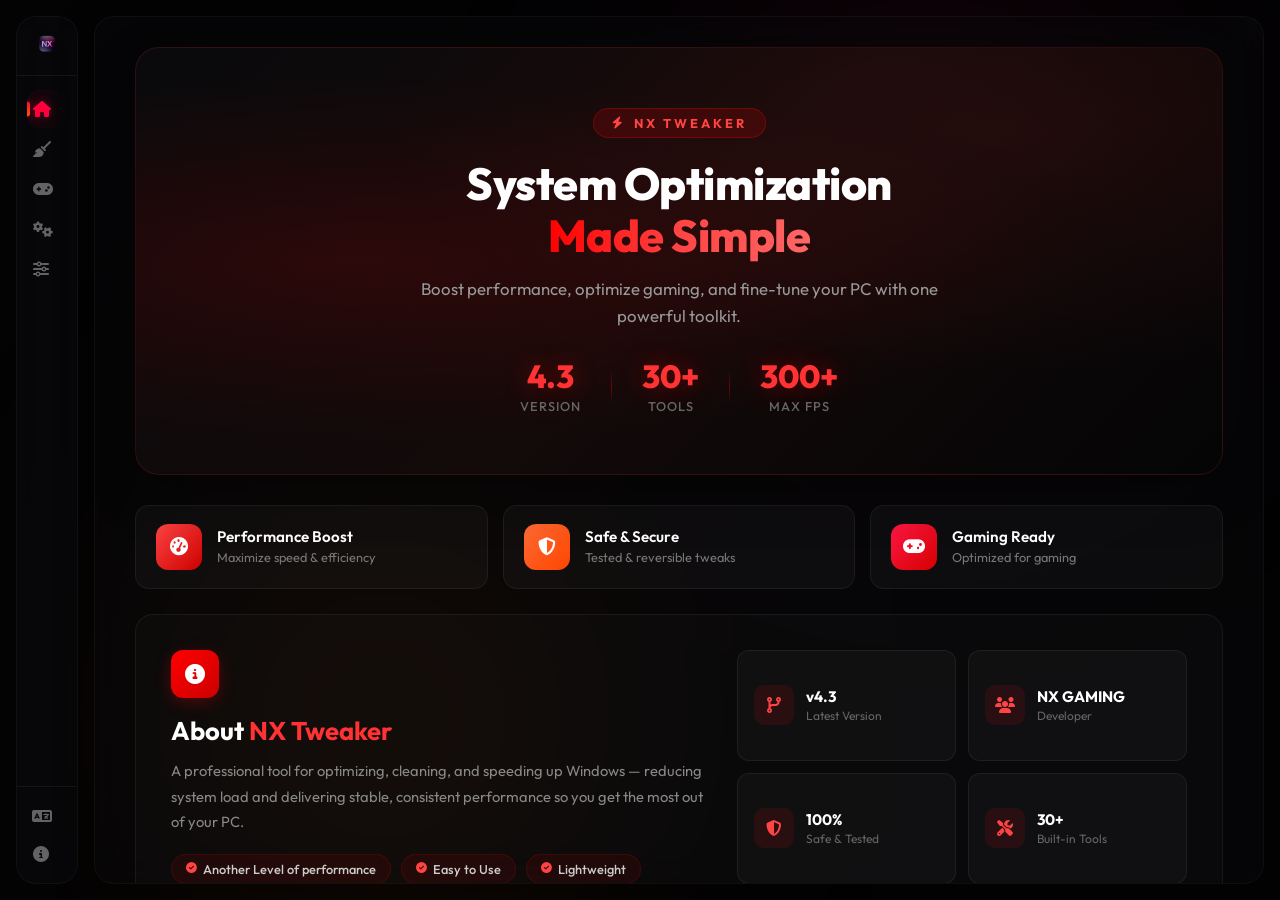
==== commit 4119c035: "Add files via upload" ====
--- a/index.html
+++ b/index.html
@@ -1,17 +1,28 @@
 <!DOCTYPE html>
 <html lang="en">
+
 <head>
     <meta charset="UTF-8">
     <meta name="viewport" content="width=device-width, initial-scale=1.0">
     <title>NX TWEAKER</title>
+    <link rel="preconnect" href="https://fonts.googleapis.com">
+    <link rel="preconnect" href="https://fonts.gstatic.com" crossorigin>
+    <link href="https://fonts.googleapis.com/css2?family=Outfit:wght@300;400;500;600;700;800&display=swap" rel="stylesheet">
     <link rel="stylesheet" href="styles.css">
     <link rel="stylesheet" href="https://cdnjs.cloudflare.com/ajax/libs/font-awesome/6.5.1/css/all.min.css">
 </head>
+
 <body>
+    <!-- Ambient Background Glow Blobs -->
+    <div class="glow-bg-container">
+        <div class="glow-blob glow-red"></div>
+        <div class="glow-blob glow-orange"></div>
+    </div>
 
     <div class="dl-panel" id="dlPanel">
         <div class="dl-panel-header">
-            <div class="dl-panel-title"><i class="fas fa-download"></i> <span data-i18n="dl-panel-title">Downloads</span></div>
+            <div class="dl-panel-title"><i class="fas fa-download"></i> <span
+                    data-i18n="dl-panel-title">Downloads</span></div>
             <button class="dl-panel-hide" id="dlPanelHide"><i class="fas fa-eye-slash"></i> Hide</button>
         </div>
         <div class="dl-panel-list" id="dlPanelList"></div>
@@ -31,7 +42,7 @@
             <div class="logo-container">
                 <img src="./img/nx.png" alt="NH Tweaker Logo" class="logo">
             </div>
-            
+
             <div class="nav-buttons">
                 <button class="nav-btn active" data-page="dashboard">
                     <div class="btn-glow"></div>
@@ -63,26 +74,9 @@
                     <span data-i18n="nav-settings">Settings</span>
                     <div class="btn-ripple"></div>
                 </button>
-                <button class="nav-btn" data-page="cmd">
-                    <div class="btn-glow"></div>
-                    <i class="fas fa-terminal"></i>
-                    <span>CMD</span>
-                    <div class="btn-ripple"></div>
-                </button>
-                <button class="nav-btn" data-page="registry">
-                    <div class="btn-glow"></div>
-                    <i class="fas fa-database"></i>
-                    <span data-i18n="nav-registry">Registry Editor</span>
-                    <div class="btn-ripple"></div>
-                </button>
-                <button class="nav-btn" data-page="download">
-                    <div class="btn-glow"></div>
-                    <i class="fas fa-download"></i>
-                    <span data-i18n="nav-download">Download</span>
-                    <div class="btn-ripple"></div>
-                </button>
+
             </div>
-            
+
             <div class="sidebar-footer">
                 <button class="info-btn" id="langToggle" title="العربية / English">
                     <i class="fas fa-language"></i>
@@ -102,7 +96,7 @@
                 <button class="info-popup-close" id="infoClose"><i class="fas fa-times"></i></button>
             </div>
             <div class="info-popup-body">
-                <div class="info-version-badge">v4.2</div>
+                <div class="info-version-badge">v4.3</div>
                 <p class="info-desc" data-i18n="info-desc">System optimization toolkit built for performance.</p>
                 <div class="info-social-title" data-i18n="info-follow">Follow Us</div>
                 <div class="info-social-links">
@@ -114,11 +108,12 @@
                         <i class="fab fa-telegram"></i>
                         <span>Telegram</span>
                     </a>
-                    <a href="https://www.tiktok.com/@nxtiktoktv" class="info-social-link" target="_blank">
+                    <a href="https://www.tiktok.com/@nxgaming_?_r=1&_t=ZS-97KkUAQ5Tj3" class="info-social-link"
+                        target="_blank">
                         <i class="fab fa-tiktok"></i>
                         <span>TikTok</span>
                     </a>
-                    <a href="https://youtube.com/@nx_tweaker?si=mGyI5xsjGhpKSShe" class="info-social-link" target="_blank">
+                    <a href="https://www.youtube.com/@NXGAMMING_OFFICAL" class="info-social-link" target="_blank">
                         <i class="fab fa-youtube"></i>
                         <span>YouTube</span>
                     </a>
@@ -137,11 +132,13 @@
                             <i class="fas fa-bolt"></i>
                             <span>NX TWEAKER</span>
                         </div>
-                        <h1 class="dash-hero-title" data-i18n="hero-title">System Optimization<br><span>Made Simple</span></h1>
-                        <p class="dash-hero-desc" data-i18n="hero-desc">Boost performance, optimize gaming, and fine-tune your PC with one powerful toolkit.</p>
+                        <h1 class="dash-hero-title" data-i18n="hero-title">System Optimization<br><span>Made
+                                Simple</span></h1>
+                        <p class="dash-hero-desc" data-i18n="hero-desc">Boost performance, optimize gaming, and
+                            fine-tune your PC with one powerful toolkit.</p>
                         <div class="dash-hero-counters">
                             <div class="dash-counter">
-                                <div class="dash-counter-num">4.2</div>
+                                <div class="dash-counter-num">4.3</div>
                                 <div class="dash-counter-label" data-i18n="hero-version">Version</div>
                             </div>
                             <div class="dash-counter-sep"></div>
@@ -194,18 +191,23 @@
                             <i class="fas fa-info-circle"></i>
                         </div>
                         <h2 data-i18n="about-title">About <span>NX Tweaker</span></h2>
-                        <p data-i18n="about-desc">A professional tool for optimizing, cleaning, and speeding up Windows — reducing system load and delivering stable, consistent performance so you get the most out of your PC.</p>
+                        <p data-i18n="about-desc">A professional tool for optimizing, cleaning, and speeding up Windows
+                            — reducing system load and delivering stable, consistent performance so you get the most out
+                            of your PC.</p>
                         <div class="dash-about-tags">
-                            <span class="dash-tag"><i class="fas fa-check-circle"></i> <span data-i18n="about-noads">Another Level of performance</span></span>
-                            <span class="dash-tag"><i class="fas fa-check-circle"></i> <span data-i18n="about-free">Easy to Use</span></span>
-                            <span class="dash-tag"><i class="fas fa-check-circle"></i> <span data-i18n="about-light">Lightweight</span></span>
+                            <span class="dash-tag"><i class="fas fa-check-circle"></i> <span
+                                    data-i18n="about-noads">Another Level of performance</span></span>
+                            <span class="dash-tag"><i class="fas fa-check-circle"></i> <span data-i18n="about-free">Easy
+                                    to Use</span></span>
+                            <span class="dash-tag"><i class="fas fa-check-circle"></i> <span
+                                    data-i18n="about-light">Lightweight</span></span>
                         </div>
                     </div>
                     <div class="dash-about-right">
                         <div class="dash-about-stat">
                             <div class="dash-about-stat-icon"><i class="fas fa-code-branch"></i></div>
                             <div class="dash-about-stat-info">
-                                <strong>v4.2</strong>
+                                <strong>v4.3</strong>
                                 <span data-i18n="about-latest">Latest Version</span>
                             </div>
                         </div>
@@ -242,9 +244,10 @@
                             </div>
                             <h2 class="section-title" data-i18n="updates-title">UPDATES & NEWS</h2>
                         </div>
-                        <div class="section-subtitle" data-i18n="updates-sub">Stay up to date with the latest features</div>
-                    </div>
-                    
+                        <div class="section-subtitle" data-i18n="updates-sub">Stay up to date with the latest features
+                        </div>
+                    </div>
+
                     <div class="updates-timeline">
                         <div class="update-item featured">
                             <div class="update-marker">
@@ -254,8 +257,127 @@
                             <div class="update-card">
                                 <div class="update-header">
                                     <div class="update-meta">
+                                        <span class="update-version">v4.3</span>
+                                        <span class="update-badge new" data-i18n="update-latest">Latest</span>
+                                    </div>
+                                    <div class="update-date">
+                                        <i class="fas fa-clock"></i>
+                                        <span>June 2026</span>
+                                    </div>
+                                </div>
+                                <div class="update-content">
+                                    <h3 data-i18n="update-43-title">🔥 Advanced GameLoop & Cleanup Update</h3>
+                                    <p data-i18n="update-43-desc">New clean operations, background downloading,
+                                        extraction engine, and ADB tracker.</p>
+
+                                    <div class="update-groups">
+                                        <div class="update-group">
+                                            <h4 class="update-group-title added">
+                                                <i class="fas fa-plus-circle"></i>
+                                                <span data-i18n="update-43-added">ADDED</span>
+                                            </h4>
+                                            <div class="update-highlights">
+                                                <div class="highlight-item">
+                                                    <i class="fas fa-check"></i>
+                                                    <span data-i18n="update-43-add-1">Live GameLoop ADB Connection
+                                                        Status Tracker</span>
+                                                </div>
+                                                <div class="highlight-item">
+                                                    <i class="fas fa-check"></i>
+                                                    <span data-i18n="update-43-add-2">DELETE GAMELOOP button (Complete
+                                                        deep uninstaller)</span>
+                                                </div>
+                                                <div class="highlight-item">
+                                                    <i class="fas fa-check"></i>
+                                                    <span data-i18n="update-43-add-3">NX Clean button </span>
+                                                </div>
+                                                <div class="highlight-item">
+                                                    <i class="fas fa-check"></i>
+                                                    <span data-i18n="update-43-add-4">Programs Downloader (Concurrent
+                                                        setup for Park Control & Process Lasso)</span>
+                                                </div>
+                                                <div class="highlight-item">
+                                                    <i class="fas fa-check"></i>
+                                                    <span data-i18n="update-43-add-5">GameLoop Optimizer RAR </span>
+                                                </div>
+                                                <div class="highlight-item">
+                                                    <i class="fas fa-check"></i>
+                                                    <span data-i18n="update-43-add-6">NX JSON Downloader </span>
+                                                </div>
+                                            </div>
+                                        </div>
+
+                                        <div class="update-group">
+                                            <h4 class="update-group-title removed">
+                                                <i class="fas fa-minus-circle"></i>
+                                                <span data-i18n="update-43-removed">REMOVED</span>
+                                            </h4>
+                                            <div class="update-highlights">
+                                                <div class="highlight-item">
+                                                    <i class="fas fa-times"></i>
+                                                    <span data-i18n="update-43-rem-1">Removed outdated Registry Editor
+                                                        page/tab</span>
+                                                </div>
+                                                <div class="highlight-item">
+                                                    <i class="fas fa-times"></i>
+                                                    <span data-i18n="update-43-rem-2">Removed Downloads page (integrated
+                                                        into sidebar footer panel)</span>
+                                                </div>
+                                                <div class="highlight-item">
+                                                    <i class="fas fa-times"></i>
+                                                    <span data-i18n="update-43-rem-3">Removed old and unstable tweaking
+                                                        scripts (Filter Keys, Timer Resolution, etc.)</span>
+                                                </div>
+                                                <div class="highlight-item">
+                                                    <i class="fas fa-times"></i>
+                                                    <span data-i18n="update-43-rem-4">Removed legacy cleaner items
+                                                        (Reset Firewall, Clean RAM, Fix 98)</span>
+                                                </div>
+                                            </div>
+                                        </div>
+
+                                        <div class="update-group">
+                                            <h4 class="update-group-title improved">
+                                                <i class="fas fa-magic"></i>
+                                                <span data-i18n="update-43-improved">IMPROVEMENTS</span>
+                                            </h4>
+                                            <div class="update-highlights">
+                                                <div class="highlight-item">
+                                                    <i class="fas fa-cog"></i>
+                                                    <span data-i18n="update-43-imp-1">Concurrent background downloads
+                                                        with mini status bar</span>
+                                                </div>
+                                                <div class="highlight-item">
+                                                    <i class="fas fa-cog"></i>
+                                                    <span data-i18n="update-43-imp-2">Antivirus lock protection (Wait
+                                                        before launching/extracting)</span>
+                                                </div>
+                                                <div class="highlight-item">
+                                                    <i class="fas fa-cog"></i>
+                                                    <span data-i18n="update-43-imp-3">Automatic 7z / WinRAR system path
+                                                        registry detection</span>
+                                                </div>
+                                                <div class="highlight-item">
+                                                    <i class="fas fa-cog"></i>
+                                                    <span data-i18n="update-43-imp-4">Full local resource loading
+                                                    </span>
+                                                </div>
+                                            </div>
+                                        </div>
+                                    </div>
+                                </div>
+                            </div>
+                        </div>
+
+                        <div class="update-item">
+                            <div class="update-marker">
+                                <div class="update-dot"></div>
+                                <div class="update-line"></div>
+                            </div>
+                            <div class="update-card">
+                                <div class="update-header">
+                                    <div class="update-meta">
                                         <span class="update-version">v4.2</span>
-                                        <span class="update-badge new" data-i18n="update-latest">Latest</span>
                                     </div>
                                     <div class="update-date">
                                         <i class="fas fa-clock"></i>
@@ -264,7 +386,8 @@
                                 </div>
                                 <div class="update-content">
                                     <h3 data-i18n="update-42-title">⚡ Major Update & Restructure</h3>
-                                    <p data-i18n="update-42-desc">System improvements, UI enhancements, performance boost, and bug fixes.</p>
+                                    <p data-i18n="update-42-desc">System improvements, UI enhancements, performance
+                                        boost, and bug fixes.</p>
                                     <div class="update-highlights">
                                         <div class="highlight-item">
                                             <i class="fas fa-paint-brush"></i>
@@ -316,7 +439,8 @@
                                 </div>
                                 <div class="update-content">
                                     <h3 data-i18n="update-40-title">🚀 Completely redesign the program</h3>
-                                    <p data-i18n="update-40-desc">Complete UI overhaul with enhanced user experience and new optimization features.</p>
+                                    <p data-i18n="update-40-desc">Complete UI overhaul with enhanced user experience and
+                                        new optimization features.</p>
                                     <div class="update-highlights">
                                         <div class="highlight-item">
                                             <i class="fas fa-sparkles"></i>
@@ -330,7 +454,7 @@
                                 </div>
                             </div>
                         </div>
-                        
+
                         <div class="update-item">
                             <div class="update-marker">
                                 <div class="update-dot"></div>
@@ -348,7 +472,8 @@
                                 </div>
                                 <div class="update-content">
                                     <h3 data-i18n="update-38-title">⚡ Performance Enhancements</h3>
-                                    <p data-i18n="update-38-desc">Improved cleaning algorithms and new system optimization tools.</p>
+                                    <p data-i18n="update-38-desc">Improved cleaning algorithms and new system
+                                        optimization tools.</p>
                                     <div class="update-features">
                                         <span class="feature-tag">Timer Resolution</span>
                                         <span class="feature-tag">Enhanced RAM Cleaning</span>
@@ -357,7 +482,7 @@
                                 </div>
                             </div>
                         </div>
-                        
+
                         <div class="update-item">
                             <div class="update-marker">
                                 <div class="update-dot"></div>
@@ -374,7 +499,8 @@
                                 </div>
                                 <div class="update-content">
                                     <h3 data-i18n="update-35-title">🛠️ New Tools Added Fix Login</h3>
-                                    <p data-i18n="update-35-desc">GameLoop environment fixes and expanded Windows utilities Fix Login.</p>
+                                    <p data-i18n="update-35-desc">GameLoop environment fixes and expanded Windows
+                                        utilities Fix Login.</p>
                                     <div class="update-features">
                                         <span class="feature-tag">Environment Fix</span>
                                         <span class="feature-tag">Windows Tools</span>
@@ -388,147 +514,7 @@
             </div>
 
 
-            <div class="page" id="download">
-                <h1 class="page-title" data-i18n="page-download">DOWNLOAD</h1>
-
-                <div class="tweeks-section">
-                    <h3 class="tweeks-section-title"><i class="fab fa-windows"></i> <span data-i18n="section-windows">Windows</span></h3>
-                    <div class="tweeks-grid">
-                        <button class="tweeks-btn" data-action="dl-win10-enterprise">
-                            <div class="tweeks-btn-glow"></div>
-                            <i class="fab fa-windows"></i>
-                            <span class="tweeks-btn-text" data-i18n="btn-win10-ent">Windows 10 Enterprise</span>
-                            <div class="tweeks-btn-ripple"></div>
-                        </button>
-                        <button class="tweeks-btn" data-action="dl-win10">
-                            <div class="tweeks-btn-glow"></div>
-                            <i class="fab fa-windows"></i>
-                            <span class="tweeks-btn-text" data-i18n="btn-win10">Windows 10</span>
-                            <div class="tweeks-btn-ripple"></div>
-                        </button>
-                        <button class="tweeks-btn" data-action="dl-win11">
-                            <div class="tweeks-btn-glow"></div>
-                            <i class="fab fa-windows"></i>
-                            <span class="tweeks-btn-text" data-i18n="btn-win11">Windows 11</span>
-                            <div class="tweeks-btn-ripple"></div>
-                        </button>
-                    </div>
-                </div>
-
-                <div class="tweeks-section">
-                    <h3 class="tweeks-section-title"><i class="fas fa-microchip"></i> <span data-i18n="section-drivers">Drivers</span></h3>
-                    <div class="tweeks-grid">
-                        <button class="tweeks-btn" data-action="dl-nvidia-app">
-                            <div class="tweeks-btn-glow"></div>
-                            <img src="https://cdn.simpleicons.org/nvidia/76B900" alt="NVIDIA" style="width:18px;height:18px;">
-                            <span class="tweeks-btn-text" data-i18n="btn-nvidia-app">NVIDIA App</span>
-                            <div class="tweeks-btn-ripple"></div>
-                        </button>
-                        <button class="tweeks-btn" data-action="dl-amd-adrenalin">
-                            <div class="tweeks-btn-glow"></div>
-                            <img src="https://cdn.simpleicons.org/amd/ED1C24" alt="AMD" style="width:18px;height:18px;">
-                            <span class="tweeks-btn-text" data-i18n="btn-amd">AMD Adrenalin</span>
-                            <div class="tweeks-btn-ripple"></div>
-                        </button>
-                        <button class="tweeks-btn" data-action="dl-aio">
-                            <div class="tweeks-btn-glow"></div>
-                            <i class="fas fa-boxes-stacked"></i>
-                            <span class="tweeks-btn-text">AIO</span>
-                            <div class="tweeks-btn-ripple"></div>
-                        </button>
-                        <button class="tweeks-btn" data-action="dl-directx">
-                            <div class="tweeks-btn-glow"></div>
-                            <i class="fab fa-microsoft"></i>
-                            <span class="tweeks-btn-text">DirectX</span>
-                            <div class="tweeks-btn-ripple"></div>
-                        </button>
-                    </div>
-                </div>
-
-                <div class="tweeks-section">
-                    <h3 class="tweeks-section-title"><i class="fas fa-laptop-code"></i> <span data-i18n="section-soft">Software</span></h3>
-                    <div class="tweeks-grid">
-                        <button class="tweeks-btn" data-action="dl-openrgb">
-                            <div class="tweeks-btn-glow"></div>
-                            <i class="fas fa-lightbulb"></i>
-                            <span class="tweeks-btn-text">Open RGB</span>
-                            <div class="tweeks-btn-ripple"></div>
-                        </button>
-                        <button class="tweeks-btn" data-action="dl-signalrgb">
-                            <div class="tweeks-btn-glow"></div>
-                            <i class="fas fa-rainbow"></i>
-                            <span class="tweeks-btn-text">SignalRGB</span>
-                            <div class="tweeks-btn-ripple"></div>
-                        </button>
-                        <button class="tweeks-btn" data-action="dl-msi-afterburner">
-                            <div class="tweeks-btn-glow"></div>
-                            <img src="https://cdn.simpleicons.org/msi/FF0000" alt="MSI" style="width:18px;height:18px;">
-                            <span class="tweeks-btn-text">MSI Afterburner</span>
-                            <div class="tweeks-btn-ripple"></div>
-                        </button>
-                        <button class="tweeks-btn" data-action="dl-xmouse">
-                            <div class="tweeks-btn-glow"></div>
-                            <i class="fas fa-mouse"></i>
-                            <span class="tweeks-btn-text">X Mouse</span>
-                            <div class="tweeks-btn-ripple"></div>
-                        </button>
-                        <button class="tweeks-btn" data-action="dl-coretemp">
-                            <div class="tweeks-btn-glow"></div>
-                            <i class="fas fa-temperature-high"></i>
-                            <span class="tweeks-btn-text">Core Temp</span>
-                            <div class="tweeks-btn-ripple"></div>
-                        </button>
-                        <button class="tweeks-btn" data-action="dl-nzxt-cam">
-                            <div class="tweeks-btn-glow"></div>
-                            <i class="fas fa-gauge-high"></i>
-                            <span class="tweeks-btn-text">NZXT CAM</span>
-                            <div class="tweeks-btn-ripple"></div>
-                        </button>
-                        <button class="tweeks-btn" data-action="dl-iobit-unlocker">
-                            <div class="tweeks-btn-glow"></div>
-                            <i class="fas fa-unlock"></i>
-                            <span class="tweeks-btn-text">IOBiT Unlocker</span>
-                            <div class="tweeks-btn-ripple"></div>
-                        </button>
-                        <button class="tweeks-btn" data-action="dl-winrar">
-                            <div class="tweeks-btn-glow"></div>
-                            <i class="fas fa-file-zipper"></i>
-                            <span class="tweeks-btn-text">WinRAR</span>
-                            <div class="tweeks-btn-ripple"></div>
-                        </button>
-                        <button class="tweeks-btn" data-action="dl-ultraviewer">
-                            <div class="tweeks-btn-glow"></div>
-                            <i class="fas fa-desktop"></i>
-                            <span class="tweeks-btn-text">UltraViewer</span>
-                            <div class="tweeks-btn-ripple"></div>
-                        </button>
-                    </div>
-                </div>
-
-                <div class="tweeks-section">
-                    <h3 class="tweeks-section-title"><i class="fas fa-headset"></i> <span data-i18n="section-gear">Gear</span></h3>
-                    <div class="tweeks-grid">
-                        <button class="tweeks-btn" data-action="dl-logitech-ghub">
-                            <div class="tweeks-btn-glow"></div>
-                            <i class="fas fa-gamepad"></i>
-                            <span class="tweeks-btn-text">Logitech G HUB</span>
-                            <div class="tweeks-btn-ripple"></div>
-                        </button>
-                        <button class="tweeks-btn" data-action="dl-razer-synapse">
-                            <div class="tweeks-btn-glow"></div>
-                            <img src="https://cdn.simpleicons.org/razer/00FF00" alt="Razer" style="width:18px;height:18px;">
-                            <span class="tweeks-btn-text">Razer Synapse</span>
-                            <div class="tweeks-btn-ripple"></div>
-                        </button>
-                        <button class="tweeks-btn" data-action="dl-msi-center">
-                            <div class="tweeks-btn-glow"></div>
-                            <img src="https://cdn.simpleicons.org/msi/FF0000" alt="MSI" style="width:18px;height:18px;">
-                            <span class="tweeks-btn-text">MSI Center</span>
-                            <div class="tweeks-btn-ripple"></div>
-                        </button>
-                    </div>
-                </div>
-            </div>
+
 
 
             <div class="page" id="clean">
@@ -541,60 +527,51 @@
                         <span class="clean-btn-text" data-i18n="btn-full-clean">Full Clean</span>
                         <div class="clean-btn-ripple"></div>
                     </button>
-                    
-                    <button class="clean-btn" data-action="clean-ram">
-                        <div class="clean-btn-glow"></div>
-                        <i class="fas fa-memory"></i>
-                        <span class="clean-btn-text" data-i18n="btn-clean-ram">Clean RAM</span>
-                        <div class="clean-btn-ripple"></div>
-                    </button>
-                    
+
                     <button class="clean-btn" data-action="ip-flush">
                         <div class="clean-btn-glow"></div>
                         <i class="fas fa-network-wired"></i>
                         <span class="clean-btn-text" data-i18n="btn-ip-flush">IP Flush</span>
                         <div class="clean-btn-ripple"></div>
                     </button>
-                    
-                    <button class="clean-btn" data-action="reset-firewall">
-                        <div class="clean-btn-glow"></div>
-                        <i class="fas fa-shield-alt"></i>
-                        <span class="clean-btn-text" data-i18n="btn-reset-firewall">Reset Firewall</span>
-                        <div class="clean-btn-ripple"></div>
-                    </button>
-                    
+
                     <button class="clean-btn" data-action="clear-temp">
                         <div class="clean-btn-glow"></div>
                         <i class="fas fa-trash"></i>
                         <span class="clean-btn-text" data-i18n="btn-clear-temp">Clear Temp</span>
                         <div class="clean-btn-ripple"></div>
                     </button>
+
+                    <button class="clean-btn" data-action="delete-gameloop">
+                        <div class="clean-btn-glow"></div>
+                        <i class="fas fa-trash-alt"></i>
+                        <span class="clean-btn-text" data-i18n="btn-delete-gameloop">DELETE GAMELOOP</span>
+                        <div class="clean-btn-ripple"></div>
+                    </button>
+
+                    <button class="clean-btn" data-action="delete-nx-folder">
+                        <div class="clean-btn-glow"></div>
+                        <i class="fas fa-folder-minus"></i>
+                        <span class="clean-btn-text" data-i18n="btn-delete-nx-folder">NX</span>
+                        <div class="clean-btn-ripple"></div>
+                    </button>
                 </div>
             </div>
 
             <div class="page" id="gameloop">
                 <h1 class="page-title" data-i18n="page-gameloop">GAMELOOP OPTIMIZER</h1>
 
+                <div class="adb-status-container">
+                    <span class="adb-status-label">GameLoop ADB Connection:</span>
+                    <div class="adb-status-badge disconnected" id="adbStatusBadge">
+                        <span class="adb-status-dot"></span>
+                        <span class="adb-status-text" id="adbStatusText">Disconnected</span>
+                    </div>
+                </div>
+
                 <div class="tweeks-section">
-                    <h3 class="tweeks-section-title"><i class="fas fa-wrench"></i> <span data-i18n="section-gl-errors">GameLoop Errors</span></h3>
-                    <div class="gameloop-grid">
-                        <button class="gameloop-btn" data-action="fix-98">
-                            <div class="gameloop-btn-glow"></div>
-                            <i class="fas fa-tools"></i>
-                            <span class="gameloop-btn-text" data-i18n="btn-fix-98">Fix 98</span>
-                            <div class="gameloop-btn-ripple"></div>
-                        </button>
-                        <button class="gameloop-btn" data-action="environment-fix">
-                            <div class="gameloop-btn-glow"></div>
-                            <i class="fas fa-bug"></i>
-                            <span class="gameloop-btn-text" data-i18n="btn-env-fix">Environment ex fix</span>
-                            <div class="gameloop-btn-ripple"></div>
-                        </button>
-                    </div>
-                </div>
-
-                <div class="tweeks-section">
-                    <h3 class="tweeks-section-title"><i class="fas fa-gamepad"></i> <span data-i18n="section-start-game">Start Game</span></h3>
+                    <h3 class="tweeks-section-title"><i class="fas fa-gamepad"></i> <span
+                            data-i18n="section-start-game">Start Game</span></h3>
                     <div class="gameloop-grid">
                         <button class="gameloop-btn" data-action="start-gameloop">
                             <div class="gameloop-btn-glow"></div>
@@ -681,61 +658,56 @@
                 <h1 class="page-title" data-i18n="page-tweaks">TWEAKS</h1>
 
                 <div class="tweeks-section">
-                    <h3 class="tweeks-section-title"><i class="fas fa-rocket"></i> <span data-i18n="section-tweaks-app">Tweaks App</span></h3>
+                    <h3 class="tweeks-section-title"><i class="fas fa-rocket"></i> <span
+                            data-i18n="section-tweaks-app">Tweaks App</span></h3>
                     <div class="tweeks-grid">
-                        <button class="tweeks-btn" data-action="park-control">
-                            <div class="tweeks-btn-glow"></div>
-                            <i class="fas fa-parking"></i>
-                            <span class="tweeks-btn-text" data-i18n="btn-park-control">Park Control</span>
-                            <div class="tweeks-btn-ripple"></div>
-                        </button>
-                        
-                        <button class="tweeks-btn" data-action="timer-resolution">
-                            <div class="tweeks-btn-glow"></div>
-                            <i class="fas fa-clock"></i>
-                            <span class="tweeks-btn-text" data-i18n="btn-timer-res">Timer Res</span>
-                            <div class="tweeks-btn-ripple"></div>
-                        </button>
-                        
-                        <button class="tweeks-btn" data-action="cru">
-                            <div class="tweeks-btn-glow"></div>
-                            <i class="fas fa-microchip"></i>
-                            <span class="tweeks-btn-text">CRU</span>
-                            <div class="tweeks-btn-ripple"></div>
-                        </button>
-                        
-                        <button class="tweeks-btn" data-action="filterkeys">
-                            <div class="tweeks-btn-glow"></div>
-                            <i class="fas fa-filter"></i>
-                            <span class="tweeks-btn-text" data-i18n="btn-filter-keys">Filter Keys</span>
-                            <div class="tweeks-btn-ripple"></div>
-                        </button>
-                        
                         <button class="tweeks-btn" data-action="nx-script">
                             <div class="tweeks-btn-glow"></div>
                             <i class="fas fa-code"></i>
                             <span class="tweeks-btn-text">Nx Script</span>
                             <div class="tweeks-btn-ripple"></div>
                         </button>
-                        
+
                         <button class="tweeks-btn" data-action="optimize">
                             <div class="tweeks-btn-glow"></div>
                             <i class="fas fa-rocket"></i>
                             <span class="tweeks-btn-text" data-i18n="btn-optimize">Optimize</span>
                             <div class="tweeks-btn-ripple"></div>
                         </button>
-                        
+
                         <button class="tweeks-btn" data-action="debloate">
                             <div class="tweeks-btn-glow"></div>
                             <i class="fas fa-broom"></i>
                             <span class="tweeks-btn-text" data-i18n="btn-debloate">Debloate</span>
                             <div class="tweeks-btn-ripple"></div>
                         </button>
+
+                        <button class="tweeks-btn" data-action="download-programs">
+                            <div class="tweeks-btn-glow"></div>
+                            <i class="fas fa-download"></i>
+                            <span class="tweeks-btn-text" data-i18n="btn-download-programs">Programs</span>
+                            <div class="tweeks-btn-ripple"></div>
+                        </button>
+
+                        <button class="tweeks-btn" data-action="download-gameloop-opt">
+                            <div class="tweeks-btn-glow"></div>
+                            <i class="fas fa-file-archive"></i>
+                            <span class="tweeks-btn-text" data-i18n="btn-gameloop-opt">GameLoop Optimizer By NX</span>
+                            <div class="tweeks-btn-ripple"></div>
+                        </button>
+
+                        <button class="tweeks-btn" data-action="download-nx-json">
+                            <div class="tweeks-btn-glow"></div>
+                            <i class="fas fa-file-code"></i>
+                            <span class="tweeks-btn-text" data-i18n="btn-nx-json">NX JSON</span>
+                            <div class="tweeks-btn-ripple"></div>
+                        </button>
                     </div>
                 </div>
 
                 <div class="tweeks-section">
-                    <h3 class="tweeks-section-title"><i class="fas fa-tools"></i> <span data-i18n="section-tweaks-helper">Tweaks Helper</span></h3>
+                    <h3 class="tweeks-section-title"><i class="fas fa-tools"></i> <span
+                            data-i18n="section-tweaks-helper">Tweaks Helper</span></h3>
                     <div class="tweeks-grid">
                         <button class="tweeks-btn" data-action="dp-clat">
                             <div class="tweeks-btn-glow"></div>
@@ -743,25 +715,11 @@
                             <span class="tweeks-btn-text">DP CLat</span>
                             <div class="tweeks-btn-ripple"></div>
                         </button>
-                        
-                        <button class="tweeks-btn" data-action="memreduct">
-                            <div class="tweeks-btn-glow"></div>
-                            <i class="fas fa-memory"></i>
-                            <span class="tweeks-btn-text" data-i18n="btn-mem-reduct">Mem Reduct</span>
-                            <div class="tweeks-btn-ripple"></div>
-                        </button>
-                        
+
                         <button class="tweeks-btn" data-action="msi-util">
                             <div class="tweeks-btn-glow"></div>
                             <i class="fas fa-cog"></i>
                             <span class="tweeks-btn-text">MSI Util</span>
-                            <div class="tweeks-btn-ripple"></div>
-                        </button>
-                        
-                        <button class="tweeks-btn" data-action="win-server-debloater">
-                            <div class="tweeks-btn-glow"></div>
-                            <i class="fas fa-server"></i>
-                            <span class="tweeks-btn-text" data-i18n="btn-win-debloater">Win Server Debloater</span>
                             <div class="tweeks-btn-ripple"></div>
                         </button>
                     </div>
@@ -778,28 +736,28 @@
                         <span class="settings-btn-text" data-i18n="btn-control-panel">Control Panel</span>
                         <div class="settings-btn-ripple"></div>
                     </button>
-                    
+
                     <button class="settings-btn" data-action="visual-effects">
                         <div class="settings-btn-glow"></div>
                         <i class="fas fa-eye"></i>
                         <span class="settings-btn-text" data-i18n="btn-visual-effects">Visual Effects</span>
                         <div class="settings-btn-ripple"></div>
                     </button>
-                    
+
                     <button class="settings-btn" data-action="msconfig">
                         <div class="settings-btn-glow"></div>
                         <i class="fas fa-cogs"></i>
                         <span class="settings-btn-text">Msconfig</span>
                         <div class="settings-btn-ripple"></div>
                     </button>
-                    
+
                     <button class="settings-btn" data-action="windows-update-blocker">
                         <div class="settings-btn-glow"></div>
                         <i class="fas fa-shield-alt"></i>
                         <span class="settings-btn-text" data-i18n="btn-update-blocker">Windows Update Blocker</span>
                         <div class="settings-btn-ripple"></div>
                     </button>
-                    
+
                     <button class="settings-btn" data-action="defender-control">
                         <div class="settings-btn-glow"></div>
                         <i class="fas fa-user-shield"></i>
@@ -808,172 +766,25 @@
                     </button>
                 </div>
             </div>
-
-            <div class="page" id="cmd">
-                <h1 class="page-title">CMD</h1>
-
-                <div class="cmd-section">
-                    <h3 class="cmd-section-title"><i class="fas fa-terminal"></i> <span data-i18n="section-commands">Commands</span></h3>
-                    <div class="cmd-grid">
-                        <button class="cmd-btn" data-action="cmd-remove">
-                            <div class="cmd-btn-glow"></div>
-                            <i class="fas fa-trash-alt"></i>
-                            <span class="cmd-btn-text" data-i18n="btn-remove">Remove</span>
-                            <div class="cmd-btn-ripple"></div>
-                        </button>
-                        
-                        <button class="cmd-btn" data-action="cmd-debloat">
-                            <div class="cmd-btn-glow"></div>
-                            <i class="fas fa-broom"></i>
-                            <span class="cmd-btn-text" data-i18n="btn-debloat-cmd">Debloat</span>
-                            <div class="cmd-btn-ripple"></div>
-                        </button>
-                        
-                        <button class="cmd-btn" data-action="cmd-latency-fixer">
-                            <div class="cmd-btn-glow"></div>
-                            <i class="fas fa-tachometer-alt"></i>
-                            <span class="cmd-btn-text" data-i18n="btn-latency">Latency Fixer</span>
-                            <div class="cmd-btn-ripple"></div>
-                        </button>
-                        
-                        <button class="cmd-btn" data-action="cmd-ping-fixer">
-                            <div class="cmd-btn-glow"></div>
-                            <i class="fas fa-wifi"></i>
-                            <span class="cmd-btn-text" data-i18n="btn-ping">Ping Fixer</span>
-                            <div class="cmd-btn-ripple"></div>
-                        </button>
-                    </div>
-                </div>
-
-                <div class="cmd-section">
-                    <h3 class="cmd-section-title"><i class="fas fa-ellipsis-h"></i> <span data-i18n="section-other">Other</span></h3>
-                    <div class="cmd-grid">
-                        <button class="cmd-btn" data-action="cmd-fix-input-delay">
-                            <div class="cmd-btn-glow"></div>
-                            <i class="fas fa-keyboard"></i>
-                            <span class="cmd-btn-text" data-i18n="btn-input-delay">Fix Input Delay</span>
-                            <div class="cmd-btn-ripple"></div>
-                        </button>
-                    </div>
-                </div>
-            </div>
-
-            <div class="page" id="registry">
-                <h1 class="page-title" data-i18n="page-registry">REGISTRY EDITOR</h1>
-
-                <div class="registry-section">
-                    <h3 class="registry-section-title"><i class="fas fa-ban"></i> <span data-i18n="section-disable">Disable</span></h3>
-                    <div class="registry-grid">
-                        <button class="registry-btn" data-action="disable-1">
-                            <div class="registry-btn-glow"></div>
-                            <i class="fas fa-ban"></i>
-                            <span class="registry-btn-text">Disable 1</span>
-                            <div class="registry-btn-ripple"></div>
-                        </button>
-                        
-                        <button class="registry-btn" data-action="disable-2">
-                            <div class="registry-btn-glow"></div>
-                            <i class="fas fa-ban"></i>
-                            <span class="registry-btn-text">Disable 2</span>
-                            <div class="registry-btn-ripple"></div>
-                        </button>
-                        
-                        <button class="registry-btn" data-action="disable-3">
-                            <div class="registry-btn-glow"></div>
-                            <i class="fas fa-ban"></i>
-                            <span class="registry-btn-text">Disable 3</span>
-                            <div class="registry-btn-ripple"></div>
-                        </button>
-                        
-                        <button class="registry-btn" data-action="disable-4">
-                            <div class="registry-btn-glow"></div>
-                            <i class="fas fa-ban"></i>
-                            <span class="registry-btn-text">Disable 4</span>
-                            <div class="registry-btn-ripple"></div>
-                        </button>
-                        
-                        <button class="registry-btn" data-action="disable-all">
-                            <div class="registry-btn-glow"></div>
-                            <i class="fas fa-times-circle"></i>
-                            <span class="registry-btn-text" data-i18n="btn-disable-all">Disable ALL</span>
-                            <div class="registry-btn-ripple"></div>
-                        </button>
-                        
-                        <button class="registry-btn" data-action="disable-screen">
-                            <div class="registry-btn-glow"></div>
-                            <i class="fas fa-desktop"></i>
-                            <span class="registry-btn-text" data-i18n="btn-disable-screen">Disable Screen</span>
-                            <div class="registry-btn-ripple"></div>
-                        </button>
-                    </div>
-                </div>
-
-                <div class="registry-section">
-                    <h3 class="registry-section-title"><i class="fas fa-wrench"></i> <span data-i18n="section-tweaks-fix">Tweaks And Fix</span></h3>
-                    <div class="registry-grid">
-                        <button class="registry-btn" data-action="tweaks-fix-1">
-                            <div class="registry-btn-glow"></div>
-                            <i class="fas fa-wrench"></i>
-                            <span class="registry-btn-text">T & F 1</span>
-                            <div class="registry-btn-ripple"></div>
-                        </button>
-                        
-                        <button class="registry-btn" data-action="tweaks-fix-2">
-                            <div class="registry-btn-glow"></div>
-                            <i class="fas fa-wrench"></i>
-                            <span class="registry-btn-text">T & F 2</span>
-                            <div class="registry-btn-ripple"></div>
-                        </button>
-                        
-                        <button class="registry-btn" data-action="tweaks-fix-3">
-                            <div class="registry-btn-glow"></div>
-                            <i class="fas fa-wrench"></i>
-                            <span class="registry-btn-text">T & F 3</span>
-                            <div class="registry-btn-ripple"></div>
-                        </button>
-                        
-                        <button class="registry-btn" data-action="tweaks-fix-4">
-                            <div class="registry-btn-glow"></div>
-                            <i class="fas fa-wrench"></i>
-                            <span class="registry-btn-text">T & F 4</span>
-                            <div class="registry-btn-ripple"></div>
-                        </button>
-                        
-                        <button class="registry-btn" data-action="reg-remove-all">
-                            <div class="registry-btn-glow"></div>
-                            <i class="fas fa-trash"></i>
-                            <span class="registry-btn-text" data-i18n="btn-remove-all">Reg Remove ALL</span>
-                            <div class="registry-btn-ripple"></div>
-                        </button>
-                        
-                        <button class="registry-btn" data-action="screen-fix">
-                            <div class="registry-btn-glow"></div>
-                            <i class="fas fa-tv"></i>
-                            <span class="registry-btn-text" data-i18n="btn-screen-fix">Screen Fix</span>
-                            <div class="registry-btn-ripple"></div>
-                        </button>
-                    </div>
-                </div>
-            </div>
         </main>
     </div>
 
     <script src="script.js"></script>
-<script>
-function showNotification(message, type = 'success', title = null) {
-    let container = document.getElementById("notification-container");
-    if (!container) {
-        container = document.createElement("div");
-        container.id = "notification-container";
-        document.body.appendChild(container);
-    }
-
-    const notification = document.createElement("div");
-    notification.classList.add("notification", type);
-
-    const notificationTitle = title || getTitle(type);
-
-    notification.innerHTML = `
+    <script>
+        function showNotification(message, type = 'success', title = null) {
+            let container = document.getElementById("notification-container");
+            if (!container) {
+                container = document.createElement("div");
+                container.id = "notification-container";
+                document.body.appendChild(container);
+            }
+
+            const notification = document.createElement("div");
+            notification.classList.add("notification", type);
+
+            const notificationTitle = title || getTitle(type);
+
+            notification.innerHTML = `
         <div class="notification-icon">${getIcon(type)}</div>
         <div class="notification-content">
             <h4 class="notification-title">${notificationTitle}</h4>
@@ -982,373 +793,397 @@
         <button class="notification-close">×</button>
     `;
 
-    container.appendChild(notification);
-
-    const removeNotification = () => {
-        if (notification.parentNode) {
-            notification.style.animation = 'fadeOutSlide 0.6s ease-in-out forwards';
-            setTimeout(() => {
+            container.appendChild(notification);
+
+            const removeNotification = () => {
                 if (notification.parentNode) {
-                    notification.remove();
+                    notification.style.animation = 'fadeOutSlide 0.6s ease-in-out forwards';
+                    setTimeout(() => {
+                        if (notification.parentNode) {
+                            notification.remove();
+                        }
+                    }, 600);
                 }
-            }, 600);
+            };
+
+            const autoRemoveTimer = setTimeout(removeNotification, 4500);
+
+            const closeBtn = notification.querySelector(".notification-close");
+            closeBtn.addEventListener("click", () => {
+                clearTimeout(autoRemoveTimer);
+                removeNotification();
+            });
+
+            notification.addEventListener("mouseenter", () => {
+                clearTimeout(autoRemoveTimer);
+                notification.style.animationPlayState = 'paused';
+            });
+
+            notification.addEventListener("mouseleave", () => {
+                notification.style.animationPlayState = 'running';
+                setTimeout(removeNotification, 2000);
+            });
+
+            return notification;
         }
-    };
-
-    const autoRemoveTimer = setTimeout(removeNotification, 4500);
-
-    const closeBtn = notification.querySelector(".notification-close");
-    closeBtn.addEventListener("click", () => {
-        clearTimeout(autoRemoveTimer);
-        removeNotification();
-    });
-
-    notification.addEventListener("mouseenter", () => {
-        clearTimeout(autoRemoveTimer);
-        notification.style.animationPlayState = 'paused';
-    });
-
-    notification.addEventListener("mouseleave", () => {
-        notification.style.animationPlayState = 'running';
-        setTimeout(removeNotification, 2000);
-    });
-
-    return notification;
-}
-
-function getIcon(type) {
-    const icons = {
-        'success': '✓',
-        'error': '⚠',
-        'warning': '⚡',
-        'info': 'ℹ',
-        'loading': '⟳',
-        'default': '🔔'
-    };
-    return icons[type] || icons['default'];
-}
-
-function getTitle(type) {
-    const titles = {
-        'success': 'Success!',
-        'error': 'Error',
-        'warning': 'Warning',
-        'info': 'Information',
-        'loading': 'Loading...',
-        'default': 'Notification'
-    };
-    return titles[type] || titles['default'];
-}
-
-const notify = {
-    success: (message, title) => showNotification(message, 'success', title),
-    error: (message, title) => showNotification(message, 'error', title),
-    warning: (message, title) => showNotification(message, 'warning', title),
-    info: (message, title) => showNotification(message, 'info', title),
-    loading: (message, title) => showNotification(message, 'loading', title)
-};
-
-function getNotificationTypeForAction(action) {
-    const actionTypes = {
-        'save': 'success',
-        'update': 'success',
-        'create': 'success',
-        'install': 'success',
-        'download': 'success',
-        'upload': 'success',
-        'backup': 'success',
-        'restore': 'success',
-        'enable': 'success',
-        'activate': 'success',
-
-        'delete': 'warning',
-        'remove': 'warning',
-        'disable': 'warning',
-        'reset': 'warning',
-        'clear': 'warning',
-        'logout': 'warning',
-
-        'view': 'info',
-        'check': 'info',
-        'scan': 'info',
-        'search': 'info',
-        'filter': 'info',
-        'refresh': 'info',
-
-        'loading': 'loading',
-        'processing': 'loading',
-        'syncing': 'loading'
-    };
-
-    for (const [key, type] of Object.entries(actionTypes)) {
-        if (action.toLowerCase().includes(key)) {
-            return type;
+
+        function getIcon(type) {
+            const icons = {
+                'success': '✓',
+                'error': '⚠',
+                'warning': '⚡',
+                'info': 'ℹ',
+                'loading': '⟳',
+                'default': '🔔'
+            };
+            return icons[type] || icons['default'];
         }
-    }
-
-    return 'info';
-}
-
-function getCustomMessage(action, type) {
-    const messages = {
-        'success': {
-            'save': 'Data saved successfully',
-            'update': 'Data updated successfully',
-            'create': 'Item created successfully',
-            'install': 'Installed successfully',
-            'download': 'Downloaded successfully',
-            'upload': 'Uploaded successfully',
-            'backup': 'Backup created successfully',
-            'restore': 'Data restored successfully',
-            'enable': 'Service enabled',
-            'activate': 'Feature activated'
-        },
-        'warning': {
-            'delete': 'Item deleted',
-            'remove': 'Item removed',
-            'disable': 'Service disabled',
-            'reset': 'Settings reset',
-            'clear': 'Data cleared',
-            'logout': 'Logged out'
-        },
-        'info': {
-            'view': 'Viewing data',
-            'check': 'System check in progress',
-            'scan': 'Scanning...',
-            'search': 'Searching...',
-            'filter': 'Filter applied',
-            'refresh': 'Page refreshed'
-        },
-        'loading': {
-            'loading': 'Loading, please wait...',
-            'processing': 'Processing...',
-            'syncing': 'Syncing...'
+
+        function getTitle(type) {
+            const titles = {
+                'success': 'Success!',
+                'error': 'Error',
+                'warning': 'Warning',
+                'info': 'Information',
+                'loading': 'Loading...',
+                'default': 'Notification'
+            };
+            return titles[type] || titles['default'];
         }
-    };
-
-    if (messages[type]) {
-        for (const [key, message] of Object.entries(messages[type])) {
-            if (action.toLowerCase().includes(key)) {
-                return message;
+
+        const notify = {
+            success: (message, title) => showNotification(message, 'success', title),
+            error: (message, title) => showNotification(message, 'error', title),
+            warning: (message, title) => showNotification(message, 'warning', title),
+            info: (message, title) => showNotification(message, 'info', title),
+            loading: (message, title) => showNotification(message, 'loading', title)
+        };
+
+        function getNotificationTypeForAction(action) {
+            const actionTypes = {
+                'save': 'success',
+                'update': 'success',
+                'create': 'success',
+                'install': 'success',
+                'download': 'success',
+                'upload': 'success',
+                'backup': 'success',
+                'restore': 'success',
+                'enable': 'success',
+                'activate': 'success',
+
+                'delete': 'warning',
+                'remove': 'warning',
+                'disable': 'warning',
+                'reset': 'warning',
+                'clear': 'warning',
+                'logout': 'warning',
+
+                'view': 'info',
+                'check': 'info',
+                'scan': 'info',
+                'search': 'info',
+                'filter': 'info',
+                'refresh': 'info',
+
+                'loading': 'loading',
+                'processing': 'loading',
+                'syncing': 'loading'
+            };
+
+            for (const [key, type] of Object.entries(actionTypes)) {
+                if (action.toLowerCase().includes(key)) {
+                    return type;
+                }
+            }
+
+            return 'info';
+        }
+
+        function getCustomMessage(action, type) {
+            const messages = {
+                'success': {
+                    'save': 'Data saved successfully',
+                    'update': 'Data updated successfully',
+                    'create': 'Item created successfully',
+                    'install': 'Installed successfully',
+                    'download': 'Downloaded successfully',
+                    'upload': 'Uploaded successfully',
+                    'backup': 'Backup created successfully',
+                    'restore': 'Data restored successfully',
+                    'enable': 'Service enabled',
+                    'activate': 'Feature activated'
+                },
+                'warning': {
+                    'delete': 'Item deleted',
+                    'remove': 'Item removed',
+                    'disable': 'Service disabled',
+                    'reset': 'Settings reset',
+                    'clear': 'Data cleared',
+                    'logout': 'Logged out'
+                },
+                'info': {
+                    'view': 'Viewing data',
+                    'check': 'System check in progress',
+                    'scan': 'Scanning...',
+                    'search': 'Searching...',
+                    'filter': 'Filter applied',
+                    'refresh': 'Page refreshed'
+                },
+                'loading': {
+                    'loading': 'Loading, please wait...',
+                    'processing': 'Processing...',
+                    'syncing': 'Syncing...'
+                }
+            };
+
+            if (messages[type]) {
+                for (const [key, message] of Object.entries(messages[type])) {
+                    if (action.toLowerCase().includes(key)) {
+                        return message;
+                    }
+                }
+            }
+
+            return `Executing "${action}"...`;
+        }
+
+
+        window.showSuccess = (message, title) => notify.success(message, title);
+        window.showError = (message, title) => notify.error(message, title);
+        window.showWarning = (message, title) => notify.warning(message, title);
+        window.showInfo = (message, title) => notify.info(message, title);
+        window.showLoading = (message, title) => notify.loading(message, title);
+
+        (function () {
+            var count = document.querySelectorAll('[data-action], [data-mod]').length;
+            var el = document.getElementById('toolCount');
+            if (el) el.textContent = count + '+';
+            var el2 = document.getElementById('heroToolCount');
+            if (el2) el2.textContent = count + '+';
+        })();
+
+        var dlPanelHidden = false;
+        var dlItems = {};
+
+        window.updateDownloadProgress = function (id, title, percent, receivedMB, totalMB, speed) {
+            var list = document.getElementById('dlPanelList');
+            var item = document.getElementById('dli-' + id);
+
+            if (!item) {
+                item = document.createElement('div');
+                item.className = 'dl-item';
+                item.id = 'dli-' + id;
+                item.innerHTML = '<div class="dl-item-header"><span class="dl-item-name"></span><button class="dl-item-cancel" title="Cancel"><i class="fas fa-times"></i></button></div><div class="dl-item-bar-wrap"><div class="dl-item-bar" style="width:0%"></div></div><div class="dl-item-info"><span class="dl-item-percent">0%</span><span class="dl-item-size"></span><span class="dl-item-speed"></span></div>';
+                item.querySelector('.dl-item-cancel').addEventListener('click', function () {
+                    if (window.chrome && window.chrome.webview) window.chrome.webview.postMessage('cancel-dl:' + id);
+                });
+                list.appendChild(item);
+                dlItems[id] = true;
+            }
+
+            item.querySelector('.dl-item-name').textContent = title;
+            item.querySelector('.dl-item-bar').style.width = percent + '%';
+            item.querySelector('.dl-item-percent').textContent = percent + '%';
+            if (totalMB !== '0.0') item.querySelector('.dl-item-size').textContent = receivedMB + ' / ' + totalMB + ' MB';
+            item.querySelector('.dl-item-speed').textContent = speed;
+
+            var count = Object.keys(dlItems).length;
+            document.getElementById('dlMiniCount').textContent = count + ' download' + (count > 1 ? 's' : '');
+
+            if (!dlPanelHidden) document.getElementById('dlPanel').classList.add('active');
+            document.getElementById('dlMiniBar').classList.add('active');
+        };
+
+        window.removeDownloadItem = function (id) {
+            var item = document.getElementById('dli-' + id);
+            if (item) item.remove();
+            delete dlItems[id];
+
+            var count = Object.keys(dlItems).length;
+            if (count === 0) {
+                document.getElementById('dlPanel').classList.remove('active');
+                document.getElementById('dlMiniBar').classList.remove('active');
+                dlPanelHidden = false;
+            } else {
+                document.getElementById('dlMiniCount').textContent = count + ' download' + (count > 1 ? 's' : '');
+            }
+        };
+
+        document.getElementById('dlPanelHide').addEventListener('click', function () {
+            dlPanelHidden = true;
+            document.getElementById('dlPanel').classList.remove('active');
+        });
+
+        document.getElementById('dlMiniClick').addEventListener('click', function () {
+            dlPanelHidden = false;
+            document.getElementById('dlPanel').classList.add('active');
+        });
+
+        var currentLang = localStorage.getItem('nxLang') || 'en';
+        var translations = {
+            'nav-home': 'الرئيسية',
+            'nav-clean': 'تنظيف',
+            'nav-tweaks': 'تعديلات',
+            'nav-settings': 'الإعدادات',
+            'nav-registry': 'محرر الريجستري',
+            'nav-download': 'التحديثات',
+            'page-download': 'التحميلات',
+            'section-windows': 'ويندوز',
+            'section-drivers': 'التعريفات',
+            'btn-win10-ent': 'ويندوز 10 إنتربرايز',
+            'btn-win10': 'ويندوز 10',
+            'btn-win11': 'ويندوز 11',
+            'btn-nvidia-app': 'تطبيق NVIDIA',
+            'btn-amd': 'AMD أدرينالين',
+            'section-soft': 'البرامج',
+            'section-gear': 'المعدات',
+            'dl-panel-title': 'التحميلات',
+            'nav-info': 'معلومات',
+            'info-about': 'عن NX Tweaker',
+            'info-desc': 'مجموعة أدوات لتحسين أداء النظام.',
+            'info-follow': 'تابعنا',
+            'hero-title': 'تحسين النظام<br><span>بكل سهولة</span>',
+            'hero-desc': 'عزّز الأداء، حسّن الألعاب، وضبط جهازك بأداة واحدة قوية.',
+            'hero-version': 'الإصدار',
+            'hero-tools': 'أدوات',
+            'feat-perf': 'تعزيز الأداء',
+            'feat-perf-desc': 'أقصى سرعة وكفاءة',
+            'feat-safe': 'آمن ومضمون',
+            'feat-safe-desc': 'تعديلات مُختبرة وقابلة للتراجع',
+            'feat-game': 'جاهز للألعاب',
+            'feat-game-desc': 'محسّن للألعاب',
+            'about-title': 'عن <span>NX Tweaker</span>',
+            'about-desc': 'أداة احترافية لتحسين وتنظيف وتسريع الويندوز، تقليل الضغط على الجهاز، وتقديم أداء ثابت ومستقر يخلّيك تستفيد بأقصى إمكانيات جهازك.',
+            'about-free': 'سهل الاستخدام',
+            'about-light': 'خفيف',
+            'about-noads': 'عالم تاني من التعديل',
+            'about-latest': 'أحدث إصدار',
+            'about-dev': 'المطوّر',
+            'about-safe': 'آمن ومُختبر',
+            'about-tools': 'أدوات مُدمجة',
+            'updates-title': 'التحديثات والأخبار',
+            'updates-sub': 'ابقَ على اطلاع بأحدث الميزات',
+            'update-latest': 'أحدث',
+            'update-43-title': '🔥 تحديث محسّن جيم لوب وأدوات التنظيف المتقدمة',
+            'update-43-desc': 'تحميل متوازي في الخلفية، أداة فك ضغط للمحسّن، وتتبع فوري لحالة المحاكي.',
+            'update-43-added': 'الإضافات الجديدة',
+            'update-43-add-1': 'مؤشر فوري لحالة اتصال ADB بالمحاكي (متصل/غير متصل/جاري الاتصال)',
+            'update-43-add-2': 'زر DELETE GAMELOOP لإزالة المحاكي تماماً وحذف ملفاته ومفاتيحه من الجذور',
+            'update-43-add-3': 'زر تنظيف NX لحذف مجلد C:\\NX ومحتوياته بالكامل بشكل صامت وسريع',
+            'update-43-add-4': 'تحميل متوازي لبرامج تشغيل الألعاب وتثبيت Park Control & Process Lasso معاً',
+            'update-43-add-5': 'تحميل GameLoop Optimizer وفك ضغطه تلقائياً بكلمة مرور 1234 وفتح مجلده فوراً',
+            'update-43-add-6': 'تحميل ملف NX JSON وحفظه في مجلد التنزيلات وفتح المجلد مباشرة للمستخدم',
+            'update-43-removed': 'الميزات التي تم إزالتها',
+            'update-43-rem-1': 'إزالة صفحة وتبويب محرر الريجستري القديمة تماماً لتبسيط خيارات الواجهة',
+            'update-43-rem-2': 'إزالة صفحة التحميلات المستقلة (ودمج التحميلات بشريط سفلي مصغر وذكي)',
+            'update-43-rem-3': 'إزالة نصوص التعديل القديمة وغير المستقرة (مثل Filter Keys و Timer Resolution)',
+            'update-43-rem-4': 'إزالة أدوات التنظيف القديمة غير الضرورية (مثل Clean RAM و Reset Firewall)',
+            'update-43-improved': 'التحسينات والإصلاحات',
+            'update-43-imp-1': 'دعم تحميل ملفات متعددة في الخلفية مع إمكانية إخفاء نافذة التحميلات',
+            'update-43-imp-2': 'حماية عمليات التشغيل والاستخراج من حظر ملفات النظام المؤقت أثناء فحص الأنتي فيرس',
+            'update-43-imp-3': 'تحسين آلية فحص مسارات برامج فك الضغط (WinRAR / 7-Zip) من ريجستري النظام',
+            'update-43-imp-4': 'تشغيل كامل لملفات الواجهة محلياً من مجلد البرنامج دون الاعتماد على روابط الويب لتسريع الأداء',
+            'update-42-title': '⚡ تحديث كبير وإعادة هيكلة',
+            'update-42-desc': 'تحسينات النظام، تطوير الواجهة، تسريع الأداء، وإصلاح المشاكل.',
+            'update-42-1': 'تحسينات الواجهة والأداء',
+            'update-42-2': 'تمت إضافة قسم CMD جديد',
+            'update-42-3': 'قسم جديد لمحرر الريجستري',
+            'update-42-4': 'إعادة تنظيم وتحسين المودات',
+            'update-42-5': 'تم دمج فورتنايت والويندوز في التويكس',
+            'update-42-6': 'دعم اللغة العربية والإنجليزية',
+            'update-42-7': 'قسم تحميلات جديد',
+            'update-40-title': '🚀 إعادة تصميم البرنامج بالكامل',
+            'update-40-desc': 'إعادة تصميم كاملة للواجهة مع تجربة مستخدم محسّنة وميزات تحسين جديدة.',
+            'update-40-1': 'تحسين كامل للواجهة',
+            'update-40-2': 'مودات 120 FPS لجيم لوب',
+            'update-38-title': '⚡ تحسينات الأداء',
+            'update-38-desc': 'خوارزميات تنظيف محسّنة وأدوات جديدة لتحسين النظام.',
+            'update-35-title': '🛠️ أدوات جديدة وإصلاح تسجيل الدخول',
+            'update-35-desc': 'إصلاحات بيئة جيم لوب وأدوات ويندوز موسّعة وإصلاح تسجيل الدخول.',
+            'page-clean': 'تنظيف النظام',
+            'page-gameloop': 'محسّن المحاكي',
+            'page-tweaks': 'التعديلات',
+            'page-settings': 'الإعدادات',
+            'page-registry': 'محرر الريجستري',
+            'btn-full-clean': 'تنظيف شامل',
+            'btn-clean-ram': 'تنظيف الرام',
+            'btn-ip-flush': 'تفريغ IP',
+            'btn-reset-firewall': 'إعادة تعيين الجدار الناري',
+            'btn-clear-temp': 'مسح المؤقتات',
+            'btn-delete-gameloop': 'حذف جيم لوب',
+            'btn-delete-nx-folder': 'حذف مجلد NX',
+            'btn-kill-emulator': 'إيقاف المحاكي',
+            'btn-fix-98': 'إصلاح 98',
+            'btn-env-fix': 'إصلاح البيئة',
+            'btn-start-game': 'تشغيل اللعبة',
+            'btn-start-gl': 'تشغيل جيم لوب',
+            'section-start-game': 'تشغيل اللعبة',
+            'section-gl-errors': 'أخطاء جيم لوب',
+            'section-mods': 'الجرافيك',
+            'btn-park-control': 'التحكم بالنواة',
+            'btn-timer-res': 'دقة المؤقت',
+            'btn-filter-keys': 'مفاتيح الفلتر',
+            'btn-optimize': 'تحسين',
+            'btn-debloate': 'إزالة البرامج',
+            'btn-download-programs': 'تحميل البرامج',
+            'btn-gameloop-opt': 'محسّن جيم لوب NX',
+            'btn-nx-json': 'ملف NX JSON',
+            'section-tweaks-app': 'تطبيقات التعديل',
+            'section-tweaks-helper': 'أدوات مساعدة',
+            'btn-mem-reduct': 'تقليل الذاكرة',
+            'btn-win-debloater': 'إزالة خدمات ويندوز',
+            'btn-control-panel': 'لوحة التحكم',
+            'btn-visual-effects': 'التأثيرات المرئية',
+            'btn-update-blocker': 'حظر تحديثات ويندوز',
+            'btn-defender': 'تعطيل حمايه الويندز',
+            'section-commands': 'الأوامر',
+            'section-other': 'أخرى',
+            'btn-remove': 'إزالة',
+            'btn-debloat-cmd': 'تنظيف',
+            'btn-latency': 'إصلاح التأخير',
+            'btn-ping': 'إصلاح البنج',
+            'btn-input-delay': 'إصلاح تأخير الإدخال',
+            'section-disable': 'تعطيل',
+            'btn-disable-all': 'تعطيل الكل',
+            'btn-disable-screen': 'تعطيل الشاشة',
+            'section-tweaks-fix': 'تعديلات وإصلاحات',
+            'btn-remove-all': 'إزالة الكل',
+            'btn-screen-fix': 'إصلاح الشاشة'
+        };
+
+        var originals = {};
+
+        function setLanguage(lang) {
+            currentLang = lang;
+            localStorage.setItem('nxLang', lang);
+            document.documentElement.setAttribute('lang', lang);
+            document.documentElement.removeAttribute('dir');
+
+            document.querySelectorAll('[data-i18n]').forEach(function (el) {
+                var key = el.getAttribute('data-i18n');
+                if (lang === 'ar' && translations[key]) {
+                    if (!originals[key]) originals[key] = el.innerHTML;
+                    el.innerHTML = translations[key];
+                } else if (lang === 'en' && originals[key]) {
+                    el.innerHTML = originals[key];
+                }
+            });
+
+            var btn = document.getElementById('langToggle');
+            if (btn) {
+                var s = btn.querySelector('span');
+                if (s) s.textContent = lang === 'ar' ? 'EN / AR' : 'AR / EN';
             }
         }
-    }
-
-    return `Executing "${action}"...`;
-}
-
-
-window.showSuccess = (message, title) => notify.success(message, title);
-window.showError = (message, title) => notify.error(message, title);
-window.showWarning = (message, title) => notify.warning(message, title);
-window.showInfo = (message, title) => notify.info(message, title);
-window.showLoading = (message, title) => notify.loading(message, title);
-
-(function() {
-    var count = document.querySelectorAll('[data-action], [data-mod]').length;
-    var el = document.getElementById('toolCount');
-    if (el) el.textContent = count + '+';
-    var el2 = document.getElementById('heroToolCount');
-    if (el2) el2.textContent = count + '+';
-})();
-
-var dlPanelHidden = false;
-var dlItems = {};
-
-window.updateDownloadProgress = function(id, title, percent, receivedMB, totalMB, speed) {
-    var list = document.getElementById('dlPanelList');
-    var item = document.getElementById('dli-' + id);
-
-    if (!item) {
-        item = document.createElement('div');
-        item.className = 'dl-item';
-        item.id = 'dli-' + id;
-        item.innerHTML = '<div class="dl-item-header"><span class="dl-item-name"></span><button class="dl-item-cancel" title="Cancel"><i class="fas fa-times"></i></button></div><div class="dl-item-bar-wrap"><div class="dl-item-bar" style="width:0%"></div></div><div class="dl-item-info"><span class="dl-item-percent">0%</span><span class="dl-item-size"></span><span class="dl-item-speed"></span></div>';
-        item.querySelector('.dl-item-cancel').addEventListener('click', function() {
-            if (window.chrome && window.chrome.webview) window.chrome.webview.postMessage('cancel-dl:' + id);
+
+        document.getElementById('langToggle').addEventListener('click', function () {
+            setLanguage(currentLang === 'en' ? 'ar' : 'en');
         });
-        list.appendChild(item);
-        dlItems[id] = true;
-    }
-
-    item.querySelector('.dl-item-name').textContent = title;
-    item.querySelector('.dl-item-bar').style.width = percent + '%';
-    item.querySelector('.dl-item-percent').textContent = percent + '%';
-    if (totalMB !== '0.0') item.querySelector('.dl-item-size').textContent = receivedMB + ' / ' + totalMB + ' MB';
-    item.querySelector('.dl-item-speed').textContent = speed;
-
-    var count = Object.keys(dlItems).length;
-    document.getElementById('dlMiniCount').textContent = count + ' download' + (count > 1 ? 's' : '');
-
-    if (!dlPanelHidden) document.getElementById('dlPanel').classList.add('active');
-    document.getElementById('dlMiniBar').classList.add('active');
-};
-
-window.removeDownloadItem = function(id) {
-    var item = document.getElementById('dli-' + id);
-    if (item) item.remove();
-    delete dlItems[id];
-
-    var count = Object.keys(dlItems).length;
-    if (count === 0) {
-        document.getElementById('dlPanel').classList.remove('active');
-        document.getElementById('dlMiniBar').classList.remove('active');
-        dlPanelHidden = false;
-    } else {
-        document.getElementById('dlMiniCount').textContent = count + ' download' + (count > 1 ? 's' : '');
-    }
-};
-
-document.getElementById('dlPanelHide').addEventListener('click', function() {
-    dlPanelHidden = true;
-    document.getElementById('dlPanel').classList.remove('active');
-});
-
-document.getElementById('dlMiniClick').addEventListener('click', function() {
-    dlPanelHidden = false;
-    document.getElementById('dlPanel').classList.add('active');
-});
-
-var currentLang = localStorage.getItem('nxLang') || 'en';
-var translations = {
-    'nav-home': 'الرئيسية',
-    'nav-clean': 'تنظيف',
-    'nav-tweaks': 'تعديلات',
-    'nav-settings': 'الإعدادات',
-    'nav-registry': 'محرر الريجستري',
-    'nav-download': 'التحديثات',
-    'page-download': 'التحميلات',
-    'section-windows': 'ويندوز',
-    'section-drivers': 'التعريفات',
-    'btn-win10-ent': 'ويندوز 10 إنتربرايز',
-    'btn-win10': 'ويندوز 10',
-    'btn-win11': 'ويندوز 11',
-    'btn-nvidia-app': 'تطبيق NVIDIA',
-    'btn-amd': 'AMD أدرينالين',
-    'section-soft': 'البرامج',
-    'section-gear': 'المعدات',
-    'dl-panel-title': 'التحميلات',
-    'nav-info': 'معلومات',
-    'info-about': 'عن NX Tweaker',
-    'info-desc': 'مجموعة أدوات لتحسين أداء النظام.',
-    'info-follow': 'تابعنا',
-    'hero-title': 'تحسين النظام<br><span>بكل سهولة</span>',
-    'hero-desc': 'عزّز الأداء، حسّن الألعاب، وضبط جهازك بأداة واحدة قوية.',
-    'hero-version': 'الإصدار',
-    'hero-tools': 'أدوات',
-    'feat-perf': 'تعزيز الأداء',
-    'feat-perf-desc': 'أقصى سرعة وكفاءة',
-    'feat-safe': 'آمن ومضمون',
-    'feat-safe-desc': 'تعديلات مُختبرة وقابلة للتراجع',
-    'feat-game': 'جاهز للألعاب',
-    'feat-game-desc': 'محسّن للألعاب',
-    'about-title': 'عن <span>NX Tweaker</span>',
-    'about-desc': 'أداة احترافية لتحسين وتنظيف وتسريع الويندوز، تقليل الضغط على الجهاز، وتقديم أداء ثابت ومستقر يخلّيك تستفيد بأقصى إمكانيات جهازك.',
-    'about-free': 'سهل الاستخدام',
-    'about-light': 'خفيف',
-    'about-noads': 'عالم تاني من التعديل',
-    'about-latest': 'أحدث إصدار',
-    'about-dev': 'المطوّر',
-    'about-safe': 'آمن ومُختبر',
-    'about-tools': 'أدوات مُدمجة',
-    'updates-title': 'التحديثات والأخبار',
-    'updates-sub': 'ابقَ على اطلاع بأحدث الميزات',
-    'update-latest': 'أحدث',
-    'update-42-title': '⚡ تحديث كبير وإعادة هيكلة',
-    'update-42-desc': 'تحسينات النظام، تطوير الواجهة، تسريع الأداء، وإصلاح المشاكل.',
-    'update-42-1': 'تحسينات الواجهة والأداء',
-    'update-42-2': 'تمت إضافة قسم CMD جديد',
-    'update-42-3': 'قسم جديد لمحرر الريجستري',
-    'update-42-4': 'إعادة تنظيم وتحسين المودات',
-    'update-42-5': 'تم دمج فورتنايت والويندوز في التويكس',
-    'update-42-6': 'دعم اللغة العربية والإنجليزية',
-    'update-42-7': 'قسم تحميلات جديد',
-    'update-40-title': '🚀 إعادة تصميم البرنامج بالكامل',
-    'update-40-desc': 'إعادة تصميم كاملة للواجهة مع تجربة مستخدم محسّنة وميزات تحسين جديدة.',
-    'update-40-1': 'تحسين كامل للواجهة',
-    'update-40-2': 'مودات 120 FPS لجيم لوب',
-    'update-38-title': '⚡ تحسينات الأداء',
-    'update-38-desc': 'خوارزميات تنظيف محسّنة وأدوات جديدة لتحسين النظام.',
-    'update-35-title': '🛠️ أدوات جديدة وإصلاح تسجيل الدخول',
-    'update-35-desc': 'إصلاحات بيئة جيم لوب وأدوات ويندوز موسّعة وإصلاح تسجيل الدخول.',
-    'page-clean': 'تنظيف النظام',
-    'page-gameloop': 'محسّن المحاكي',
-    'page-tweaks': 'التعديلات',
-    'page-settings': 'الإعدادات',
-    'page-registry': 'محرر الريجستري',
-    'btn-full-clean': 'تنظيف شامل',
-    'btn-clean-ram': 'تنظيف الرام',
-    'btn-ip-flush': 'تفريغ IP',
-    'btn-reset-firewall': 'إعادة تعيين الجدار الناري',
-    'btn-clear-temp': 'مسح المؤقتات',
-    'btn-kill-emulator': 'إيقاف المحاكي',
-    'btn-fix-98': 'إصلاح 98',
-    'btn-env-fix': 'إصلاح البيئة',
-    'btn-start-game': 'تشغيل اللعبة',
-    'btn-start-gl': 'تشغيل جيم لوب',
-    'section-start-game': 'تشغيل اللعبة',
-    'section-gl-errors': 'أخطاء جيم لوب',
-    'section-mods': 'الجرافيك',
-    'btn-park-control': 'التحكم بالنواة',
-    'btn-timer-res': 'دقة المؤقت',
-    'btn-filter-keys': 'مفاتيح الفلتر',
-    'btn-optimize': 'تحسين',
-    'btn-debloate': 'إزالة البرامج',
-    'section-tweaks-app': 'تطبيقات التعديل',
-    'section-tweaks-helper': 'أدوات مساعدة',
-    'btn-mem-reduct': 'تقليل الذاكرة',
-    'btn-win-debloater': 'إزالة خدمات ويندوز',
-    'btn-control-panel': 'لوحة التحكم',
-    'btn-visual-effects': 'التأثيرات المرئية',
-    'btn-update-blocker': 'حظر تحديثات ويندوز',
-    'btn-defender': 'تعطيل حمايه الويندز',
-    'section-commands': 'الأوامر',
-    'section-other': 'أخرى',
-    'btn-remove': 'إزالة',
-    'btn-debloat-cmd': 'تنظيف',
-    'btn-latency': 'إصلاح التأخير',
-    'btn-ping': 'إصلاح البنج',
-    'btn-input-delay': 'إصلاح تأخير الإدخال',
-    'section-disable': 'تعطيل',
-    'btn-disable-all': 'تعطيل الكل',
-    'btn-disable-screen': 'تعطيل الشاشة',
-    'section-tweaks-fix': 'تعديلات وإصلاحات',
-    'btn-remove-all': 'إزالة الكل',
-    'btn-screen-fix': 'إصلاح الشاشة'
-};
-
-var originals = {};
-
-function setLanguage(lang) {
-    currentLang = lang;
-    localStorage.setItem('nxLang', lang);
-    document.documentElement.setAttribute('lang', lang);
-    document.documentElement.removeAttribute('dir');
-
-    document.querySelectorAll('[data-i18n]').forEach(function(el) {
-        var key = el.getAttribute('data-i18n');
-        if (lang === 'ar' && translations[key]) {
-            if (!originals[key]) originals[key] = el.innerHTML;
-            el.innerHTML = translations[key];
-        } else if (lang === 'en' && originals[key]) {
-            el.innerHTML = originals[key];
-        }
-    });
-
-    var btn = document.getElementById('langToggle');
-    if (btn) {
-        var s = btn.querySelector('span');
-        if (s) s.textContent = lang === 'ar' ? 'EN / AR' : 'AR / EN';
-    }
-}
-
-document.getElementById('langToggle').addEventListener('click', function() {
-    setLanguage(currentLang === 'en' ? 'ar' : 'en');
-});
-
-if (currentLang === 'ar') setLanguage('ar');
-
-</Script>
+
+        if (currentLang === 'ar') setLanguage('ar');
+
+    </Script>
 </body>
-</html>
-
+
+</html>
--- a/styles.css
+++ b/styles.css
@@ -5,46 +5,107 @@
 }
 
 :root {
-  --primary-red: #ff0000;
-  --dark-red: #cc0000;
-  --light-red: #ff3333;
-  --accent-red: #ff6666;
-  --black: #000000;
-  --dark-gray: #111111;
-  --medium-gray: #222222;
-  --light-gray: #333333;
+  --primary-red: #ff003c;
+  --dark-red: #b30024;
+  --light-red: #ff3366;
+  --accent-red: #ff5e00;
+  --black: #040405;
+  --dark-gray: #09090b;
+  --medium-gray: #101014;
+  --light-gray: #16161f;
   --text-white: #ffffff;
-  --text-gray: #cccccc;
-  --shadow-red: rgba(255, 0, 0, 0.3);
-  --glow-red: rgba(255, 0, 0, 0.6);
-  --bright-red: #dc2626; /* Added bright-red color */
-}
-
+  --text-gray: #a1a1aa;
+  --shadow-red: rgba(255, 0, 60, 0.15);
+  --glow-red: rgba(255, 0, 60, 0.4);
+  --bright-red: #ff003c;
+  
+  --primary-gradient: linear-gradient(135deg, #ff003c 0%, #ff5c00 100%);
+  --bg-card: rgba(18, 18, 24, 0.45);
+  --border-glass: rgba(255, 255, 255, 0.035);
+  --border-hover: rgba(255, 0, 60, 0.25);
+  
+  --font-main: 'Outfit', -apple-system, BlinkMacSystemFont, "Segoe UI", Roboto, Helvetica, Arial, sans-serif;
+}
+
+/* Ambient Background Glow Blobs */
+.glow-bg-container {
+  position: fixed;
+  inset: 0;
+  overflow: hidden;
+  z-index: 0;
+  pointer-events: none;
+}
+
+.glow-blob {
+  position: absolute;
+  border-radius: 50%;
+  filter: blur(120px);
+  opacity: 0.18;
+  mix-blend-mode: screen;
+}
+
+.glow-blob.glow-red {
+  top: -10%;
+  right: 5%;
+  width: 45vw;
+  height: 45vw;
+  background: radial-gradient(circle, rgba(255, 0, 85, 0.8) 0%, rgba(255, 0, 50, 0) 70%);
+  animation: blobFloat 22s ease-in-out infinite alternate;
+}
+
+.glow-blob.glow-orange {
+  bottom: -15%;
+  left: 5%;
+  width: 50vw;
+  height: 50vw;
+  background: radial-gradient(circle, rgba(255, 94, 0, 0.7) 0%, rgba(255, 50, 0, 0) 70%);
+  animation: blobFloat 28s ease-in-out infinite alternate-reverse;
+}
+
+@keyframes blobFloat {
+  0% {
+    transform: translate(0, 0) scale(1);
+  }
+  50% {
+    transform: translate(5%, 6%) scale(1.08);
+  }
+  100% {
+    transform: translate(-3%, -2%) scale(0.95);
+  }
+}
 
 body {
-  font-family: "Segoe UI", Tahoma, Geneva, Verdana, sans-serif;
-  background: linear-gradient(135deg, var(--black) 0%, var(--dark-gray) 50%, var(--medium-gray) 100%);
+  font-family: var(--font-main);
+  background-color: #030304;
   color: var(--text-white);
   overflow: hidden;
   height: 100vh;
+  position: relative;
 }
 
 .container {
   display: flex;
   height: 100vh;
+  width: 100vw;
+  padding: 16px;
+  gap: 16px;
+  box-sizing: border-box;
   position: relative;
+  z-index: 1;
 }
 
 /* Sidebar Styles */
 .sidebar {
   width: 240px;
-  background: #1a1a1a;
-  border-right: 1px solid rgba(255, 255, 255, 0.08);
+  background: rgba(10, 10, 13, 0.65);
+  border: 1px solid rgba(255, 255, 255, 0.04);
+  border-radius: 20px;
   display: flex;
   flex-direction: column;
   position: relative;
   overflow: hidden;
-  transition: width 0.3s cubic-bezier(0.4, 0, 0.2, 1);
+  transition: width 0.3s cubic-bezier(0.16, 1, 0.3, 1);
+  backdrop-filter: blur(20px);
 }
 
 .sidebar.collapsed {
@@ -75,19 +136,19 @@
 
 .nav-btn {
   width: 100%;
-  padding: 11px 14px;
+  padding: 12px 16px;
   background: transparent;
   border: none;
-  border-radius: 10px;
-  color: #777;
+  border-radius: 12px;
+  color: #8e8e93;
   cursor: pointer;
   display: flex;
   align-items: center;
   gap: 16px;
-  font-size: 13px;
+  font-size: 13.5px;
   font-weight: 500;
   letter-spacing: 0.3px;
-  transition: all 0.2s ease;
+  transition: all 0.3s cubic-bezier(0.16, 1, 0.3, 1);
   position: relative;
   overflow: hidden;
 }
@@ -99,10 +160,11 @@
   top: 50%;
   transform: translateY(-50%) scaleY(0);
   width: 3px;
-  height: 60%;
-  background: #ff3333;
-  border-radius: 0 3px 3px 0;
-  transition: transform 0.25s cubic-bezier(0.4, 0, 0.2, 1);
+  height: 40%;
+  background: var(--primary-gradient);
+  border-radius: 0 4px 4px 0;
+  transition: transform 0.3s cubic-bezier(0.16, 1, 0.3, 1);
+  box-shadow: 0 0 10px rgba(255, 0, 60, 0.5);
 }
 
 .nav-btn.active::before {
@@ -115,11 +177,11 @@
 }
 
 .nav-btn i {
-  font-size: 17px;
-  width: 10px;
+  font-size: 16px;
+  width: 12px;
   text-align: center;
-  transition: all 0.2s ease;
-  color: #555;
+  transition: all 0.3s cubic-bezier(0.16, 1, 0.3, 1);
+  color: #636366;
   flex-shrink: 0;
 }
 
@@ -129,21 +191,23 @@
 }
 
 .nav-btn:hover {
-  background: rgba(255, 255, 255, 0.04);
-  color: #bbb;
+  background: rgba(255, 255, 255, 0.03);
+  color: #ffffff;
 }
 
 .nav-btn:hover i {
-  color: #999;
+  color: #aeaeb2;
 }
 
 .nav-btn.active {
-  background: rgba(255, 0, 0, 0.07);
-  color: #fff;
+  background: linear-gradient(90deg, rgba(255, 0, 60, 0.08) 0%, rgba(255, 0, 60, 0) 100%);
+  color: #ffffff;
+  font-weight: 600;
 }
 
 .nav-btn.active i {
-  color: #ff4444;
+  color: var(--primary-red);
+  text-shadow: 0 0 10px rgba(255, 0, 60, 0.4);
 }
 
 .nav-btn:active {
@@ -158,27 +222,28 @@
 
 .info-btn {
   width: 100%;
-  padding: 11px 14px;
+  padding: 12px 16px;
   background: transparent;
   border: none;
-  border-radius: 10px;
-  color: #777;
+  border-radius: 12px;
+  color: #8e8e93;
   cursor: pointer;
   display: flex;
   align-items: center;
   gap: 12px;
-  font-size: 13px;
+  font-size: 13.5px;
   font-weight: 500;
   letter-spacing: 0.3px;
-  transition: all 0.2s ease;
+  transition: all 0.3s cubic-bezier(0.16, 1, 0.3, 1);
 }
 
 .info-btn i {
-  font-size: 17px;
+  font-size: 16px;
   width: 18px;
   text-align: center;
-  color: #555;
+  color: #636366;
   flex-shrink: 0;
+  transition: all 0.3s ease;
 }
 
 .info-btn span {
@@ -187,12 +252,13 @@
 }
 
 .info-btn:hover {
-  background: rgba(255, 255, 255, 0.04);
-  color: #bbb;
+  background: rgba(255, 255, 255, 0.03);
+  color: #ffffff;
 }
 
 .info-btn:hover i {
-  color: #999;
+  color: var(--primary-red);
+  text-shadow: 0 0 8px rgba(255, 59, 48, 0.4);
 }
 
 .info-btn:active {
@@ -379,9 +445,13 @@
 /* Main Content */
 .main-content {
   flex: 1;
-  padding: 28px 32px;
+  padding: 30px 40px;
   overflow-y: auto;
-  background: #0e0e0e;
+  background: rgba(10, 10, 13, 0.4);
+  border: 1px solid rgba(255, 255, 255, 0.04);
+  border-radius: 20px;
+  backdrop-filter: blur(20px);
+  box-shadow: inset 0 0 40px rgba(255, 255, 255, 0.01), 0 10px 40px rgba(0, 0, 0, 0.3);
 }
 
 .page {
@@ -434,13 +504,15 @@
 }
 
 .performance-card {
-  background: linear-gradient(145deg, var(--medium-gray) 0%, var(--dark-gray) 100%);
-  border: 1px solid var(--light-gray);
-  border-radius: 15px;
-  padding: 25px;
-  transition: all 0.4s cubic-bezier(0.4, 0, 0.2, 1);
+  background: var(--bg-card);
+  border: 1px solid var(--border-glass);
+  border-radius: 20px;
+  padding: 28px;
+  transition: all 0.4s cubic-bezier(0.16, 1, 0.3, 1);
   position: relative;
   overflow: hidden;
+  box-shadow: 0 10px 30px rgba(0, 0, 0, 0.25);
+  backdrop-filter: blur(16px);
 }
 
 .performance-card::before {
@@ -450,7 +522,7 @@
   left: -100%;
   width: 100%;
   height: 100%;
-  background: linear-gradient(90deg, transparent 0%, var(--shadow-red) 50%, transparent 100%);
+  background: linear-gradient(90deg, transparent 0%, rgba(255, 59, 48, 0.08) 50%, transparent 100%);
   transition: left 0.6s ease;
 }
 
@@ -459,9 +531,9 @@
 }
 
 .performance-card:hover {
-  transform: translateY(-5px) scale(1.02);
-  border-color: var(--primary-red);
-  box-shadow: 0 10px 30px var(--shadow-red);
+  transform: translateY(-6px) scale(1.01);
+  border-color: var(--border-hover);
+  box-shadow: 0 20px 40px rgba(255, 59, 48, 0.08), 0 0 0 1px rgba(255, 59, 48, 0.15);
 }
 
 .card-header {
@@ -671,20 +743,21 @@
 .settings-btn,
 .cmd-btn,
 .registry-btn {
-  background: rgba(255, 255, 255, 0.025);
-  border: 1px solid rgba(255, 255, 255, 0.06);
-  border-radius: 12px;
-  padding: 22px 16px;
-  color: #ccc;
+  background: var(--bg-card);
+  border: 1px solid var(--border-glass);
+  border-radius: 16px;
+  padding: 24px 18px;
+  color: var(--text-gray);
   cursor: pointer;
   display: flex;
   flex-direction: column;
   align-items: center;
-  gap: 12px;
-  transition: all 0.25s ease;
+  gap: 14px;
+  transition: all 0.3s cubic-bezier(0.16, 1, 0.3, 1);
   position: relative;
   overflow: hidden;
   justify-content: center;
+  box-shadow: 0 4px 20px rgba(0, 0, 0, 0.2);
 }
 
 .gameloop-btn:hover,
@@ -693,10 +766,11 @@
 .settings-btn:hover,
 .cmd-btn:hover,
 .registry-btn:hover {
-  background: rgba(255, 0, 0, 0.04);
-  border-color: rgba(255, 0, 0, 0.15);
-  transform: translateY(-3px);
-  box-shadow: 0 6px 20px rgba(255, 0, 0, 0.06);
+  background: rgba(255, 0, 60, 0.03);
+  border-color: var(--border-hover);
+  transform: translateY(-5px);
+  box-shadow: 0 12px 30px rgba(255, 0, 60, 0.08), 0 0 0 1px rgba(255, 0, 60, 0.15);
+  color: #fff;
 }
 
 .gameloop-btn:active,
@@ -714,16 +788,17 @@
 .settings-btn i,
 .cmd-btn i,
 .registry-btn i {
-  width: 42px;
-  height: 42px;
+  width: 48px;
+  height: 48px;
   display: flex;
   align-items: center;
   justify-content: center;
-  font-size: 18px;
-  color: #ff4444;
-  background: rgba(255, 0, 0, 0.08);
-  border-radius: 10px;
-  transition: all 0.25s ease;
+  font-size: 20px;
+  color: var(--primary-red);
+  background: rgba(255, 59, 48, 0.07);
+  border: 1px solid rgba(255, 59, 48, 0.1);
+  border-radius: 12px;
+  transition: all 0.25s cubic-bezier(0.16, 1, 0.3, 1);
   position: relative;
   z-index: 2;
 }
@@ -734,9 +809,11 @@
 .settings-btn:hover i,
 .cmd-btn:hover i,
 .registry-btn:hover i {
-  color: #ff6666;
-  background: rgba(255, 0, 0, 0.12);
+  color: #ffffff;
+  background: var(--primary-gradient);
+  border-color: transparent;
   transform: scale(1.05);
+  box-shadow: 0 5px 15px rgba(255, 0, 60, 0.35);
 }
 
 .gameloop-btn-text,
@@ -745,15 +822,15 @@
 .settings-btn-text,
 .cmd-btn-text,
 .registry-btn-text {
-  font-size: 0.68rem;
+  font-size: 0.72rem;
   font-weight: 600;
   text-align: center;
   text-transform: uppercase;
-  letter-spacing: 0.3px;
+  letter-spacing: 0.5px;
   position: relative;
   z-index: 2;
-  transition: all 0.2s ease;
-  color: #666;
+  transition: all 0.25s ease;
+  color: #8e8e93;
   line-height: 1.3;
 }
 
@@ -763,7 +840,7 @@
 .settings-btn:hover .settings-btn-text,
 .cmd-btn:hover .cmd-btn-text,
 .registry-btn:hover .registry-btn-text {
-  color: #ccc;
+  color: #ffffff;
 }
 
 .gameloop-btn-glow, .gameloop-btn-ripple,
@@ -896,11 +973,11 @@
 .tweeks-section,
 .cmd-section,
 .registry-section {
-  background: rgba(255, 255, 255, 0.02);
-  border: 1px solid rgba(255, 255, 255, 0.05);
-  border-radius: 14px;
-  padding: 16px;
-  margin-bottom: 12px;
+  background: rgba(18, 18, 22, 0.4);
+  border: 1px solid rgba(255, 255, 255, 0.03);
+  border-radius: 16px;
+  padding: 20px;
+  margin-bottom: 16px;
 }
 
 .tweeks-section:last-child,
@@ -914,10 +991,10 @@
 .registry-section-title {
   font-size: 0.85rem;
   font-weight: 700;
-  color: #666;
+  color: #8e8e93;
   text-transform: uppercase;
   letter-spacing: 1.5px;
-  margin-bottom: 12px;
+  margin-bottom: 16px;
   display: flex;
   align-items: center;
   gap: 8px;
@@ -1227,12 +1304,13 @@
 /* Dashboard Hero */
 .dash-hero {
     position: relative;
-    border-radius: 20px;
-    padding: 50px 40px;
-    margin-bottom: 25px;
+    border-radius: 24px;
+    padding: 60px 40px;
+    margin-bottom: 30px;
     overflow: hidden;
-    border: 1px solid rgba(255, 0, 0, 0.25);
-    background: linear-gradient(135deg, rgba(20, 0, 0, 0.9) 0%, rgba(40, 5, 5, 0.9) 50%, rgba(15, 0, 0, 0.9) 100%);
+    border: 1px solid rgba(255, 59, 48, 0.15);
+    background: linear-gradient(135deg, rgba(10, 10, 12, 0.95) 0%, rgba(20, 10, 10, 0.95) 50%, rgba(5, 5, 6, 0.95) 100%);
+    box-shadow: 0 20px 50px rgba(0, 0, 0, 0.3);
 }
 
 .dash-hero-bg {
@@ -1625,24 +1703,26 @@
 
 .update-card {
     flex: 1;
-    background: rgba(0, 0, 0, 0.4);
-    border-radius: 15px;
-    padding: 25px;
-    border: 1px solid rgba(255, 255, 255, 0.1);
-    transition: all 0.3s ease;
+    background: rgba(18, 18, 22, 0.55);
+    backdrop-filter: blur(12px);
+    border-radius: 20px;
+    padding: 28px;
+    border: 1px solid var(--border-glass);
+    transition: all 0.3s cubic-bezier(0.16, 1, 0.3, 1);
     position: relative;
     overflow: hidden;
+    box-shadow: 0 10px 30px rgba(0, 0, 0, 0.2);
 }
 
 .update-card:hover {
-    transform: translateX(10px);
-    border-color: rgba(255, 0, 0, 0.2);
-    box-shadow: 0 10px 30px rgba(255, 0, 0, 0.08);
+    transform: translateX(6px);
+    border-color: var(--border-hover);
+    box-shadow: 0 15px 40px rgba(255, 59, 48, 0.05), 0 0 0 1px rgba(255, 59, 48, 0.1);
 }
 
 .update-item.featured .update-card {
-    border-color: rgba(255, 0, 0, 0.25);
-    background: rgba(255, 0, 0, 0.03);
+    border-color: rgba(255, 59, 48, 0.2);
+    background: rgba(255, 59, 48, 0.02);
 }
 
 .update-header {
@@ -1716,6 +1796,55 @@
 .highlight-item i {
     color: #ff4444;
     width: 16px;
+}
+
+.update-groups {
+    display: flex;
+    flex-direction: column;
+    gap: 15px;
+    margin-top: 15px;
+}
+
+.update-group {
+    background: rgba(255, 255, 255, 0.02);
+    border: 1px solid rgba(255, 255, 255, 0.05);
+    border-radius: 10px;
+    padding: 15px;
+}
+
+.update-group-title {
+    font-size: 0.85em;
+    font-weight: 700;
+    margin-bottom: 10px;
+    display: flex;
+    align-items: center;
+    gap: 8px;
+    text-transform: uppercase;
+    letter-spacing: 1px;
+}
+
+.update-group-title.added {
+    color: #00ff66;
+}
+
+.update-group-title.removed {
+    color: #ff4444;
+}
+
+.update-group-title.improved {
+    color: #ffaa00;
+}
+
+.update-group-title.added i {
+    color: #00ff66;
+}
+
+.update-group-title.removed i {
+    color: #ff4444;
+}
+
+.update-group-title.improved i {
+    color: #ffaa00;
 }
 
 .update-features {
@@ -2256,3 +2385,80 @@
     border-radius: 4px;
     transition: width 0.3s ease;
 }
+
+/* GameLoop ADB Connection Status */
+.adb-status-container {
+  display: flex;
+  align-items: center;
+  gap: 12px;
+  margin-bottom: 25px;
+  background: rgba(255, 255, 255, 0.02);
+  border: 1px solid rgba(255, 255, 255, 0.06);
+  padding: 12px 20px;
+  border-radius: 14px;
+  width: fit-content;
+}
+
+.adb-status-label {
+  font-size: 14px;
+  font-weight: 500;
+  color: #888888;
+}
+
+.adb-status-badge {
+  display: flex;
+  align-items: center;
+  gap: 8px;
+  padding: 4px 12px;
+  border-radius: 20px;
+  font-size: 13px;
+  font-weight: 600;
+  transition: all 0.3s ease;
+}
+
+.adb-status-badge.disconnected {
+  background: rgba(255, 0, 0, 0.08);
+  border: 1px solid rgba(255, 0, 0, 0.2);
+  color: #ff4d4d;
+}
+
+.adb-status-badge.connected {
+  background: rgba(0, 255, 102, 0.08);
+  border: 1px solid rgba(0, 255, 102, 0.2);
+  color: #00ff66;
+}
+
+.adb-status-badge.connecting {
+  background: rgba(255, 170, 0, 0.08);
+  border: 1px solid rgba(255, 170, 0, 0.2);
+  color: #ffaa00;
+}
+
+.adb-status-dot {
+  width: 8px;
+  height: 8px;
+  border-radius: 50%;
+  transition: all 0.3s ease;
+}
+
+.adb-status-badge.disconnected .adb-status-dot {
+  background: #ff4d4d;
+  box-shadow: 0 0 8px #ff4d4d;
+}
+
+.adb-status-badge.connected .adb-status-dot {
+  background: #00ff66;
+  box-shadow: 0 0 8px #00ff66;
+}
+
+.adb-status-badge.connecting .adb-status-dot {
+  background: #ffaa00;
+  box-shadow: 0 0 8px #ffaa00;
+  animation: adbPulse 1.5s infinite;
+}
+
+@keyframes adbPulse {
+  0% { opacity: 0.4; }
+  50% { opacity: 1; }
+  100% { opacity: 0.4; }
+}
